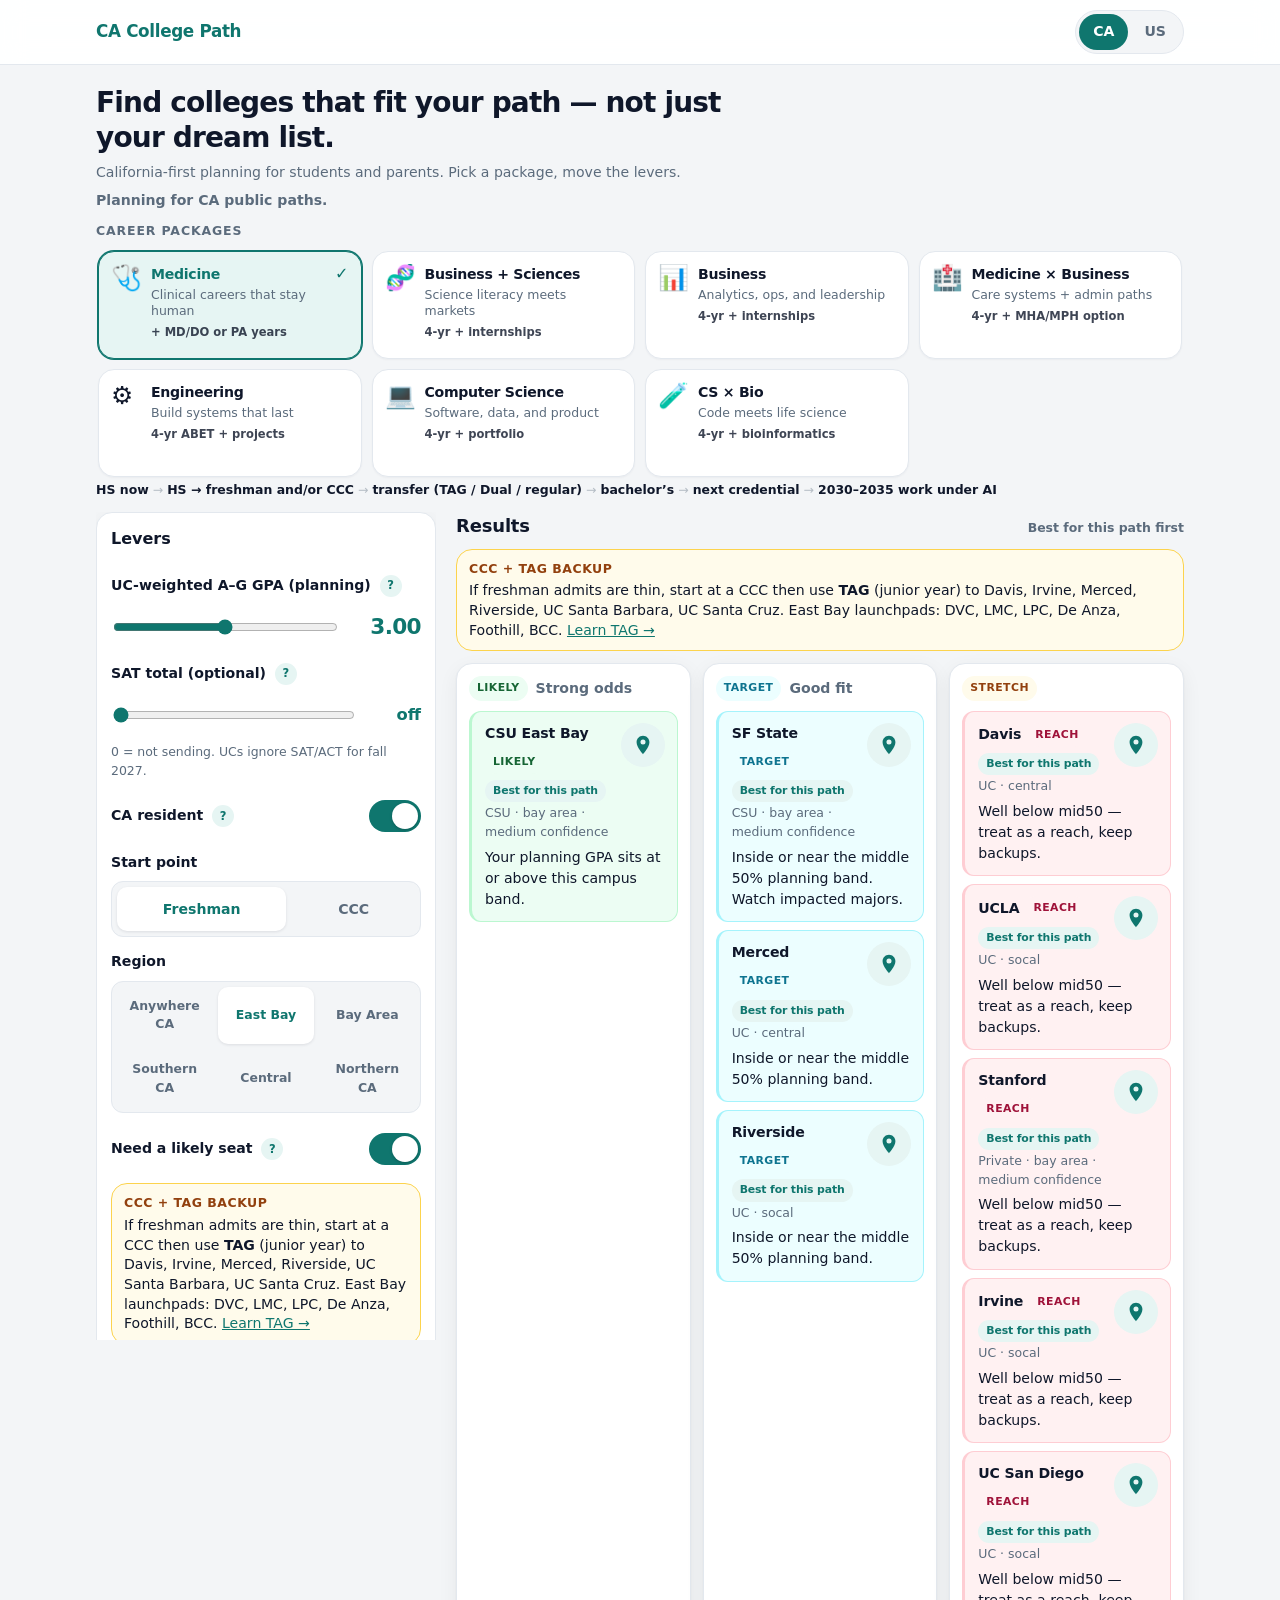
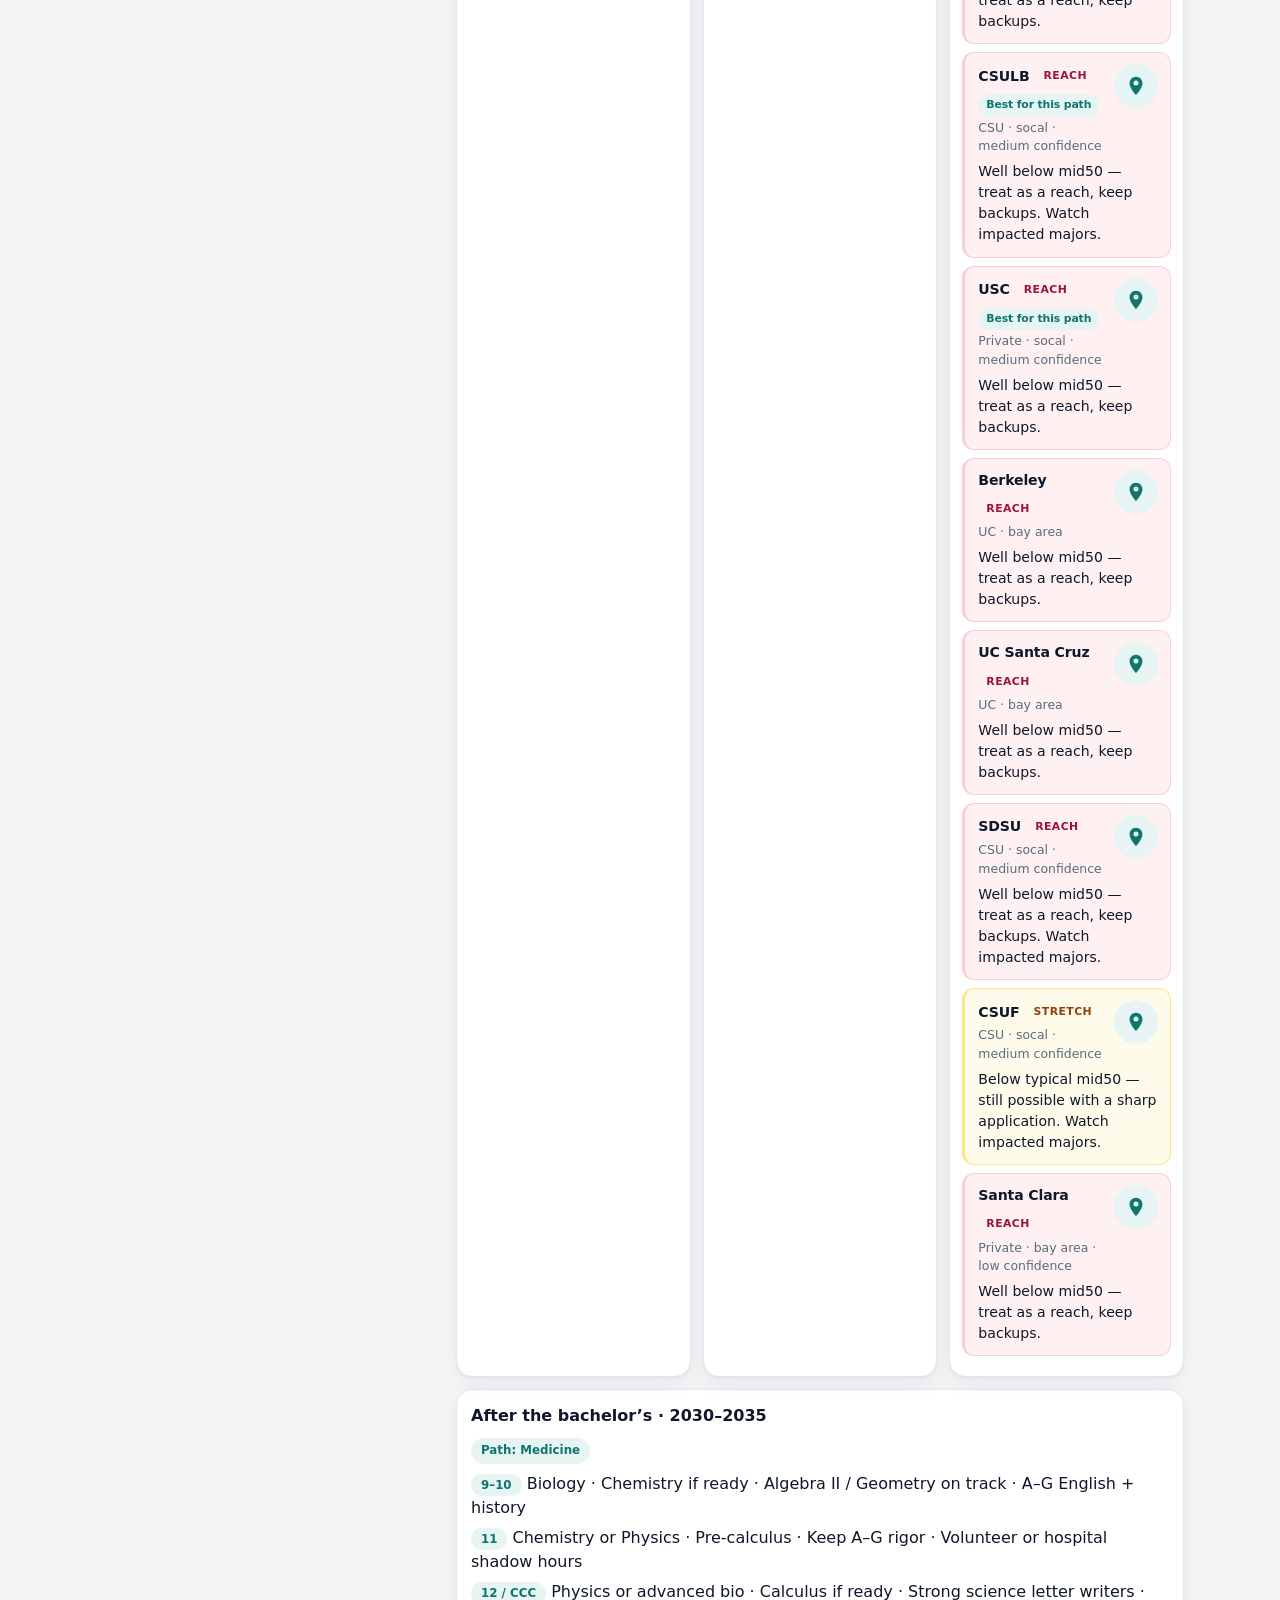
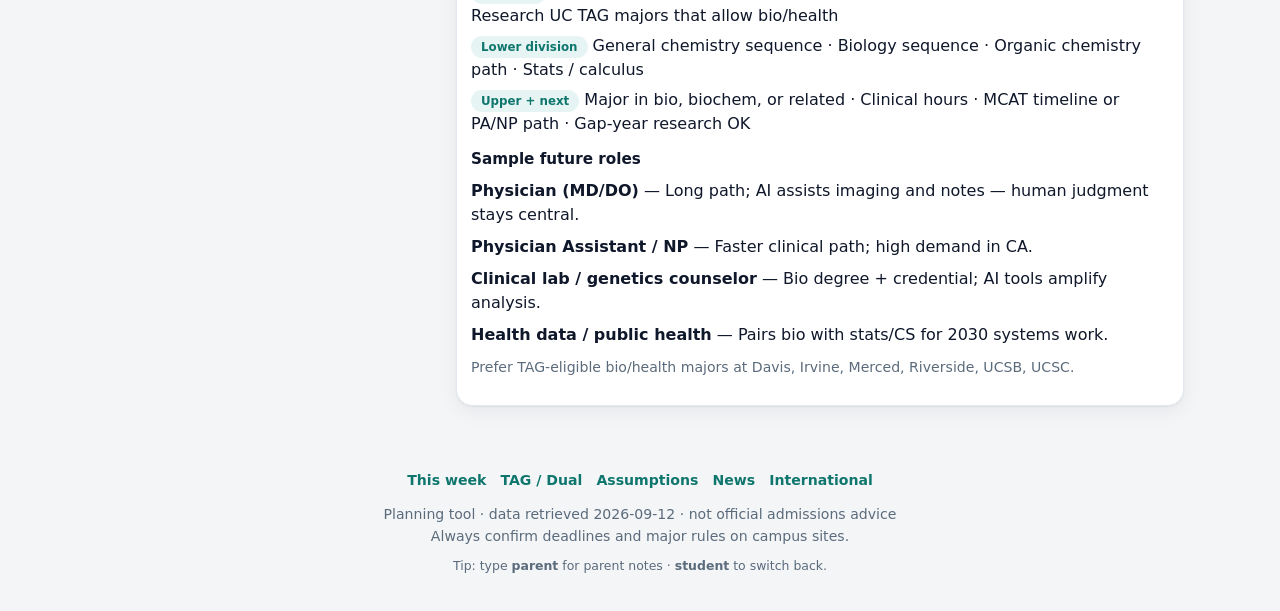
==== index.html @ 5a56fd14 "Add school map pins and Google News embed Map icon opens Google Maps in a new tab. News page gets li" ====
<!DOCTYPE html>
<html lang="en">
<head>
<meta charset="UTF-8">
<meta name="viewport" content="width=device-width, initial-scale=1, viewport-fit=cover">
<meta name="theme-color" content="#0f766e">
<title>CA College Path Explorer</title>
<!-- v3 Approach B · package marketplace + sticky levers · unlocked -->
<!--
  RESEARCH NOTES (retrieved_on 2026-09-12)
  UC fall 2027 freshman: app open Aug 1 2026; file Oct 1–Nov 30 2026.
  SAT/ACT not required, not considered for fall 2027 (UC Academic Senate July 2026).
  Sources: admission.universityofcalifornia.edu; UC counselor PDF 6/17/26 for mid50 GPA/admit rates.
  Published UC freshman GPA is honors-weighted capped; UI lever is 2.0–4.0 UC-weighted A-G approx.
  Planning mid50 on ~4.0 scale is medium-confidence conservative mapping.
  TAG campuses: Davis, Irvine, Merced, Riverside, Santa Barbara, Santa Cruz.
  NOT TAG: Berkeley, UCLA, UCSD.
  TAG = junior-year CCC filing (Sept), not for current HS senior this fall.
  Dual Admission / Pathways+: CCC pathway after some freshman denials; Pathways+ uses TAG.
  CSU: Cal State Apply Oct 1–Nov 30; ADT exists.
  Cost figures (console only): CCC 46/unit; CSU ~6838+fees; UC resident tuition+fees ~15588–16278;
  UC on-campus COA ~45000–49000 planning. Estimates only.
  TAG min GPA often ~3.0–3.4 by campus; use 3.2 conservative where uncertain (medium confidence).
  Private/CSU mid50: medium/low confidence planning figures.
-->
<style>

:root {
  --bg: #f3f5f7;
  --surface: #ffffff;
  --ink: #0f172a;
  --muted: #5b6b7c;
  --line: #e3e8ee;
  --line-strong: #c9d3dc;
  --accent: #0f766e;
  --accent-ink: #ffffff;
  --accent-soft: #e6f5f3;
  --accent-mid: #14b8a6;
  --likely: #166534;
  --likely-bg: #ecfdf3;
  --likely-line: #bbf7d0;
  --target: #0e7490;
  --target-bg: #ecfeff;
  --target-line: #a5f3fc;
  --stretch: #92400e;
  --stretch-bg: #fffbeb;
  --stretch-line: #fde68a;
  --reach: #9f1239;
  --reach-bg: #fff1f2;
  --reach-line: #fecdd3;
  --banner: #fffbeb;
  --banner-line: #fcd34d;
  --radius: 16px;
  --radius-sm: 12px;
  --radius-pill: 999px;
  --shadow: 0 1px 2px rgba(15,23,42,.05), 0 6px 20px rgba(15,23,42,.06);
  --shadow-sheet: 0 -12px 40px rgba(15,23,42,.16);
  --tap: 44px;
  --font: system-ui, -apple-system, BlinkMacSystemFont, "Segoe UI", Roboto, "Helvetica Neue", Arial, sans-serif;
  --space: 16px;
  --wrap-mobile: 720px;
  --wrap-desktop: 1120px;
  --text-xs: 0.78rem;
  --text-sm: 0.88rem;
  --text-md: 1rem;
  --text-lg: 1.125rem;
  --text-xl: 1.35rem;
  --text-hero: 1.5rem;
  --lh: 1.5;
  --lh-tight: 1.25;
  --topbar-h: 56px;
}
*, *::before, *::after { box-sizing: border-box; }
html { -webkit-text-size-adjust: 100%; scroll-behavior: smooth; }
body {
  margin: 0;
  font-family: var(--font);
  font-size: var(--text-md);
  line-height: var(--lh);
  color: var(--ink);
  background: var(--bg);
  min-height: 100dvh;
  -webkit-font-smoothing: antialiased;
}
button, input, select { font: inherit; color: inherit; }
button {
  min-height: var(--tap);
  min-width: var(--tap);
  border: none;
  border-radius: var(--radius-sm);
  cursor: pointer;
  background: var(--accent);
  color: var(--accent-ink);
  padding: 10px 16px;
  font-weight: 600;
}
button.ghost {
  background: var(--surface);
  color: var(--ink);
  border: 1.5px solid var(--line-strong);
}
button:focus-visible, input:focus-visible, select:focus-visible, a:focus-visible {
  outline: 3px solid var(--accent-mid);
  outline-offset: 2px;
}
a { color: var(--accent); }

.parent-bar {
  display: none;
  background: var(--accent);
  color: #fff;
  padding: 8px 16px;
  font-size: var(--text-sm);
  text-align: center;
}
.parent-bar.on { display: block; }

.topbar {
  position: sticky;
  top: 0;
  z-index: 50;
  background: color-mix(in srgb, var(--surface) 92%, transparent);
  backdrop-filter: saturate(1.2) blur(12px);
  -webkit-backdrop-filter: saturate(1.2) blur(12px);
  border-bottom: 1px solid var(--line);
  min-height: var(--topbar-h);
}
.topbar-inner {
  max-width: var(--wrap-desktop);
  margin: 0 auto;
  padding: 10px var(--space);
  display: flex;
  align-items: center;
  justify-content: space-between;
  gap: 12px;
}
.topbar .brand {
  font-weight: 750;
  font-size: 1.05rem;
  letter-spacing: -0.02em;
  color: var(--accent);
  text-decoration: none;
}
.geo-pill {
  display: inline-flex;
  background: var(--bg);
  border: 1px solid var(--line);
  border-radius: var(--radius-pill);
  padding: 3px;
  gap: 2px;
}
.geo-pill button {
  min-height: 36px;
  min-width: 0;
  padding: 6px 14px;
  border-radius: var(--radius-pill);
  background: transparent;
  color: var(--muted);
  font-size: var(--text-sm);
  font-weight: 700;
  box-shadow: none;
}
.geo-pill button.on {
  background: var(--accent);
  color: #fff;
}

.wrap {
  max-width: var(--wrap-desktop);
  margin: 0 auto;
  padding: 12px var(--space) 40px;
}

.hero { padding: 8px 0 12px; max-width: 40rem; }
.hero h1 {
  margin: 0;
  font-size: var(--text-hero);
  letter-spacing: -0.03em;
  line-height: var(--lh-tight);
  font-weight: 750;
  color: var(--ink);
}
.hero p {
  margin: 8px 0 0;
  color: var(--muted);
  font-size: var(--text-sm);
  line-height: 1.4;
}
.geo-note {
  margin: 6px 0 0;
  font-size: var(--text-xs);
  color: var(--muted);
  font-weight: 600;
}

.section-label {
  font-size: var(--text-xs);
  font-weight: 750;
  text-transform: uppercase;
  letter-spacing: .07em;
  color: var(--muted);
  margin: 0 0 8px;
}

/* Package snap-scroll mobile */
.pkg-scroller {
  display: flex;
  gap: 10px;
  overflow-x: auto;
  padding: 2px 2px 12px;
  scroll-snap-type: x mandatory;
  -webkit-overflow-scrolling: touch;
  scrollbar-width: thin;
}
.pkg-card {
  flex: 0 0 auto;
  scroll-snap-align: start;
  min-width: 148px;
  max-width: 200px;
  min-height: 108px;
  display: grid;
  grid-template-columns: 32px 1fr auto;
  gap: 8px;
  align-items: start;
  text-align: left;
  background: var(--surface);
  color: var(--ink);
  border: 1.5px solid var(--line);
  border-radius: var(--radius);
  padding: 14px 12px;
  box-shadow: 0 1px 2px rgba(15,23,42,.04);
  position: relative;
}
.pkg-card:hover { border-color: var(--accent-mid); }
.pkg-card.active {
  background: var(--accent-soft);
  border-color: var(--accent);
  box-shadow: 0 0 0 1px var(--accent);
}
.pkg-icon { font-size: 1.55rem; line-height: 1; width: 32px; }
.pkg-body { display: flex; flex-direction: column; gap: 3px; min-width: 0; }
.pkg-title { font-weight: 750; font-size: var(--text-sm); letter-spacing: -0.02em; line-height: 1.25; }
.pkg-card.active .pkg-title { color: var(--accent); }
.pkg-tagline { font-size: var(--text-xs); color: var(--muted); line-height: 1.3; font-weight: 500; }
.pkg-years { font-size: 0.72rem; color: var(--ink); font-weight: 650; opacity: .8; margin-top: 2px; }
.pkg-check {
  color: var(--accent);
  font-weight: 800;
  font-size: 1rem;
  line-height: 1;
}

.spine {
  display: flex;
  flex-wrap: wrap;
  gap: 4px 2px;
  align-items: center;
  font-size: var(--text-xs);
  color: var(--muted);
  margin: 0 0 12px;
  line-height: 1.5;
}
.spine b { color: var(--ink); font-weight: 650; }
.spine .arrow { opacity: .4; margin: 0 2px; }

/* Sticky levers strip (mobile) */
.levers-strip {
  position: sticky;
  top: var(--topbar-h);
  z-index: 40;
  background: var(--surface);
  border: 1px solid var(--line);
  border-radius: var(--radius);
  box-shadow: var(--shadow);
  margin-bottom: 12px;
}
.levers-summary-btn {
  width: 100%;
  display: flex;
  align-items: center;
  justify-content: space-between;
  gap: 10px;
  background: transparent;
  color: var(--ink);
  padding: 12px 14px;
  min-height: var(--tap);
  border-radius: var(--radius);
  text-align: left;
  font-weight: 600;
  font-size: var(--text-sm);
}
.levers-summary-btn .chev { color: var(--muted); font-size: 1.1rem; }
.levers-strip .levers-body {
  display: none;
  padding: 0 14px 14px;
  max-height: 55dvh;
  overflow: auto;
  border-top: 1px solid var(--line);
}
.levers-strip.expanded .levers-body { display: block; }
.levers-strip.expanded .chev { transform: rotate(180deg); }

.lever-grid { display: grid; gap: 14px; padding-top: 12px; }
.lever label.block-label {
  display: block;
  font-weight: 650;
  font-size: var(--text-sm);
  margin-bottom: 8px;
}
.lever .hint { font-weight: 400; color: var(--muted); font-size: var(--text-xs); margin-top: 6px; }
.gpa-row, .sat-row { display: flex; align-items: center; gap: 12px; }
.gpa-row input[type=range], .sat-row input[type=range] { flex: 1; min-width: 0; }
.gpa-big {
  font-variant-numeric: tabular-nums;
  font-weight: 750;
  font-size: var(--text-xl);
  letter-spacing: -0.03em;
  color: var(--accent);
  min-width: 3.2em;
  text-align: right;
  line-height: 1;
}
.sat-val {
  font-variant-numeric: tabular-nums;
  font-weight: 700;
  font-size: 1.02rem;
  color: var(--accent);
  min-width: 3.2em;
  text-align: right;
}
.lever input[type=range] { width: 100%; height: 40px; accent-color: var(--accent); }

.seg {
  display: flex;
  flex-wrap: wrap;
  gap: 6px;
  background: var(--bg);
  border: 1px solid var(--line);
  border-radius: var(--radius-sm);
  padding: 5px;
}
.seg button {
  flex: 1 1 auto;
  background: transparent;
  color: var(--muted);
  border: none;
  border-radius: 10px;
  padding: 10px 12px;
  font-weight: 600;
  font-size: var(--text-sm);
  min-height: var(--tap);
  box-shadow: none;
}
.seg button.on {
  background: var(--surface);
  color: var(--accent);
  box-shadow: 0 1px 3px rgba(15,23,42,.1);
}
.seg.region-seg button { flex: 1 1 calc(50% - 6px); font-size: var(--text-xs); }

.toggle-row {
  display: flex;
  align-items: center;
  justify-content: space-between;
  gap: 12px;
  min-height: var(--tap);
}
.toggle-row > label { font-weight: 650; font-size: var(--text-sm); flex: 1; }
.toggle {
  width: 52px; height: 32px;
  border-radius: var(--radius-pill);
  background: #c5ced6;
  position: relative;
  border: none; padding: 0;
  flex-shrink: 0;
  min-width: 52px; min-height: 32px;
}
.toggle.on { background: var(--accent); }
.toggle span {
  position: absolute; top: 3px; left: 3px;
  width: 26px; height: 26px; border-radius: 50%;
  background: #fff; transition: left .18s;
  box-shadow: 0 1px 3px rgba(0,0,0,.22);
}
.toggle.on span { left: 23px; }

.tip {
  display: inline-flex; align-items: center; justify-content: center;
  width: 22px; height: 22px; border-radius: 50%;
  background: var(--accent-soft); color: var(--accent);
  font-size: .72rem; font-weight: 750; border: none;
  min-width: 22px; min-height: 22px; padding: 0;
  vertical-align: middle; margin-left: 4px; cursor: help;
}

.banner-ccc {
  background: var(--banner);
  border: 1px solid var(--banner-line);
  border-radius: var(--radius);
  padding: 10px 12px;
  margin: 0 0 12px;
  font-size: var(--text-sm);
  line-height: 1.4;
}
.banner-ccc strong { display: block; margin-bottom: 4px; color: var(--stretch); font-size: var(--text-xs); text-transform: uppercase; letter-spacing: .04em; }

.results-head {
  display: flex; flex-wrap: wrap; align-items: baseline;
  justify-content: space-between; gap: 6px 12px; margin: 0 0 10px;
}
.results-head h2 { margin: 0; font-size: var(--text-lg); letter-spacing: -0.01em; }
.results-head .sort-hint { font-size: var(--text-xs); color: var(--muted); font-weight: 600; }

.stacks { display: grid; gap: 12px; }
.stack {
  background: var(--surface);
  border: 1px solid var(--line);
  border-radius: var(--radius);
  padding: 12px;
  box-shadow: var(--shadow);
}
.stack h3 {
  margin: 0 0 10px;
  font-size: var(--text-sm);
  display: flex; align-items: center; gap: 8px; flex-wrap: wrap;
  color: var(--muted); font-weight: 600;
}
.badge {
  display: inline-block;
  font-size: 0.68rem; font-weight: 750;
  text-transform: uppercase; letter-spacing: .04em;
  padding: 4px 8px; border-radius: var(--radius-pill);
}
.badge.likely { background: var(--likely-bg); color: var(--likely); }
.badge.target { background: var(--target-bg); color: var(--target); }
.badge.stretch { background: var(--stretch-bg); color: var(--stretch); }
.badge.reach { background: var(--reach-bg); color: var(--reach); }
.best-pill {
  display: inline-block; font-size: 0.68rem; font-weight: 700;
  color: var(--accent); background: var(--accent-soft);
  padding: 3px 8px; border-radius: var(--radius-pill);
}

.card {
  background: var(--bg);
  border: 1px solid var(--line);
  border-left: 3px solid var(--line-strong);
  border-radius: var(--radius-sm);
  padding: 11px 12px 11px 13px;
  margin-bottom: 8px;
  cursor: pointer; text-align: left; width: 100%;
  color: inherit; box-shadow: none; min-height: var(--tap);
  position: relative;
}
.card[data-tier="likely"] { border-left-color: var(--likely); background: var(--likely-bg); border-color: var(--likely-line); }
.card[data-tier="target"] { border-left-color: var(--target); background: var(--target-bg); border-color: var(--target-line); }
.card[data-tier="stretch"] { border-left-color: var(--stretch); background: var(--stretch-bg); border-color: var(--stretch-line); }
.card[data-tier="reach"] { border-left-color: var(--reach); background: var(--reach-bg); border-color: var(--reach-line); }
.card:hover { filter: brightness(0.98); }
.card-top {
  display: flex; align-items: flex-start; justify-content: space-between; gap: 8px;
}
.card-text { min-width: 0; flex: 1; }
.card .name {
  font-weight: 700; font-size: var(--text-sm);
  display: flex; align-items: center; gap: 6px; flex-wrap: wrap;
  letter-spacing: -0.01em;
}
.card .meta { color: var(--muted); font-size: 0.78rem; margin-top: 2px; }
.card .why { font-size: var(--text-sm); margin-top: 5px; color: var(--ink); }
.maps-btn {
  flex-shrink: 0;
  display: inline-flex; align-items: center; justify-content: center;
  width: var(--tap); height: var(--tap); min-width: var(--tap); min-height: var(--tap);
  border-radius: var(--radius-pill);
  background: var(--accent-soft); color: var(--accent);
  border: 1px solid transparent;
  text-decoration: none;
  box-sizing: border-box;
  padding: 0;
  line-height: 0;
}
.maps-btn:hover { border-color: var(--accent); background: #d5f0ec; }
.maps-btn:focus-visible { outline: 3px solid var(--accent-mid); outline-offset: 2px; }
.maps-btn svg { width: 22px; height: 22px; display: block; pointer-events: none; }
.sheet-head {
  display: flex; align-items: flex-start; gap: 8px;
  margin: 0 0 10px; padding-right: 48px;
}
.sheet-head h2 { margin: 0; flex: 1; min-width: 0; padding-right: 0; }
.sheet-head .maps-btn { margin-top: -2px; }
.empty { color: var(--muted); font-size: var(--text-sm); padding: 10px 4px; }

.us-panel {
  border: 1px solid var(--line); border-radius: var(--radius);
  background: var(--surface); padding: 14px; margin: 0 0 12px; box-shadow: var(--shadow);
}
.us-panel h2 { margin: 0 0 8px; font-size: var(--text-md); }
.us-note { font-size: var(--text-sm); color: var(--muted); margin: 0 0 10px; line-height: 1.45; }
.us-links { display: flex; flex-wrap: wrap; gap: 8px; margin-bottom: 12px; }
.us-link {
  display: inline-flex; align-items: center; min-height: 40px;
  padding: 8px 12px; border-radius: 999px; background: var(--accent-soft);
  color: var(--accent); text-decoration: none; font-weight: 650; font-size: var(--text-sm);
}
.us-sub { font-size: var(--text-sm); margin: 8px 0; }
.us-grid { display: grid; gap: 8px; grid-template-columns: 1fr; }
.us-card { background: var(--bg); border: 1px solid var(--line); border-radius: var(--radius-sm); padding: 12px; }
.us-card .name { font-weight: 700; font-size: var(--text-sm); }
.us-card .meta { color: var(--muted); font-size: 0.76rem; margin-top: 2px; }
.us-card .why { font-size: var(--text-sm); margin-top: 4px; }

.panel {
  background: var(--surface); border: 1px solid var(--line);
  border-radius: var(--radius); padding: 14px; margin-top: 12px; box-shadow: var(--shadow);
}
.panel h2 { margin: 0 0 10px; font-size: var(--text-md); }
.assumptions { font-size: var(--text-sm); color: var(--muted); margin-top: 10px; line-height: 1.45; }
.pill-row { display: flex; flex-wrap: wrap; gap: 6px; margin: 8px 0; }
.pill {
  background: var(--accent-soft); color: var(--accent);
  font-size: 0.74rem; font-weight: 650; padding: 4px 10px; border-radius: var(--radius-pill);
}

.sheet-backdrop {
  position: fixed; inset: 0; background: rgba(15,23,42,.4);
  z-index: 80; display: none; opacity: 0; transition: opacity .22s;
}
.sheet-backdrop.open { display: block; opacity: 1; backdrop-filter: blur(6px); -webkit-backdrop-filter: blur(6px); }
.sheet {
  position: fixed; left: 0; right: 0; bottom: 0; max-height: 88dvh; overflow: auto;
  background: var(--surface); border-radius: 20px 20px 0 0; z-index: 90;
  padding: 8px 18px 36px; transform: translateY(110%);
  transition: transform .28s cubic-bezier(.22,1,.36,1); box-shadow: var(--shadow-sheet);
}
.sheet.open { transform: translateY(0); }
.sheet .handle { width: 40px; height: 4px; border-radius: 4px; background: #c5ced6; margin: 6px auto 14px; }
.sheet h2 { margin: 0 0 10px; font-size: 1.15rem; letter-spacing: -0.02em; padding-right: 40px; }
.sheet .sheet-head h2 { margin: 0; padding-right: 0; font-size: 1.15rem; letter-spacing: -0.02em; }
.sheet .close-x {
  position: absolute; top: 10px; right: 8px; background: var(--bg); color: var(--muted);
  font-size: 1.35rem; line-height: 1; padding: 8px 12px; border-radius: var(--radius-pill);
  min-width: var(--tap); min-height: var(--tap);
}
.modal {
  position: fixed; inset: 0; z-index: 100; display: none;
  align-items: flex-end; justify-content: center;
  background: rgba(15,23,42,.4); padding: 16px;
  backdrop-filter: blur(6px); -webkit-backdrop-filter: blur(6px);
}
.modal.open { display: flex; }
.modal-card {
  background: var(--surface); border-radius: var(--radius); padding: 20px 18px;
  width: min(520px, 100%); max-height: 85dvh; overflow: auto; margin-bottom: 8px;
  box-shadow: var(--shadow-sheet); border: 1px solid var(--line);
}
.modal-card h2 { margin: 0 0 12px; font-size: 1.1rem; }
.modal-card .ghost { width: 100%; margin-top: 14px; }

.site-footer {
  text-align: center; color: var(--muted); font-size: var(--text-sm);
  padding: 24px 16px 36px; line-height: 1.55; max-width: var(--wrap-desktop); margin: 0 auto;
}
.site-footer nav { display: flex; flex-wrap: wrap; gap: 8px 14px; justify-content: center; margin-bottom: 12px; }
.site-footer nav a { color: var(--accent); font-weight: 650; text-decoration: none; }
.site-footer nav a:hover { text-decoration: underline; }
.kbd-hint { font-size: var(--text-xs); color: var(--muted); margin: 8px 0 0; }

.layout-main { display: flex; flex-direction: column; gap: 0; }
.col-levers-desktop { display: none; }
.col-results { min-width: 0; }

@media (min-width: 600px) {
  .modal { align-items: center; }
  .sheet { left: 50%; right: auto; bottom: auto; top: 50%; width: min(560px, calc(100% - 32px));
    max-height: 85dvh; border-radius: var(--radius); transform: translate(-50%, -46%) scale(.96); opacity: 0; }
  .sheet.open { transform: translate(-50%, -50%) scale(1); opacity: 1; }
  .seg.region-seg button { flex: 1 1 calc(33.33% - 6px); }
  .us-grid { grid-template-columns: 1fr 1fr; }
}

@media (min-width: 960px) {
  :root { --text-hero: 1.75rem; }
  /* packages become grid */
  .pkg-scroller {
    display: grid;
    grid-template-columns: repeat(4, 1fr);
    overflow: visible;
    scroll-snap-type: none;
    padding-bottom: 4px;
  }
  .pkg-card {
    min-width: 0; max-width: none; width: 100%;
  }
  .layout-main {
    display: grid;
    grid-template-columns: 340px minmax(0, 1fr);
    gap: 20px;
    align-items: start;
  }
  .levers-strip { display: none; } /* mobile strip hidden */
  .col-levers-desktop {
    display: block;
    position: sticky;
    top: 64px;
    width: 340px;
    max-height: calc(100dvh - 72px);
    overflow: auto;
  }
  .col-levers-desktop .panel-levers {
    background: var(--surface);
    border: 1px solid var(--line);
    border-radius: var(--radius);
    padding: 14px;
    box-shadow: var(--shadow);
  }
  .col-levers-desktop .panel-levers h2 {
    margin: 0 0 12px; font-size: var(--text-md);
  }
  .stacks { grid-template-columns: 1fr; }
}

@media (min-width: 1100px) {
  .stacks { grid-template-columns: 1fr 1fr 1fr; gap: 12px; }
  .pkg-scroller { grid-template-columns: repeat(4, 1fr); }
}

@media (max-width: 959px) {
  .wrap { max-width: var(--wrap-mobile); }
}

</style>
</head>
<body>
<div class="parent-bar" id="parentBar" role="status">Parent mode on — same facts, slightly fuller notes. Type <b>student</b> to switch back.</div>

<header class="topbar">
  <div class="topbar-inner">
    <a class="brand" href="index.html">CA College Path</a>
    <div class="geo-pill" id="geoSeg" role="group" aria-label="Location scope">
      <button type="button" data-geo="california" class="on">CA</button>
      <button type="button" data-geo="us">US</button>
    </div>
  </div>
</header>

<main class="wrap">
  <header class="hero">
    <h1>Find colleges that fit your path — not just your dream list.</h1>
    <p>California-first planning for students and parents. Pick a package, move the levers.</p>
    <p class="geo-note" id="geoNote">Planning for CA public paths.</p>
  </header>

  <section aria-labelledby="pkgHeading">
    <h2 class="section-label" id="pkgHeading">Career packages</h2>
    <div class="pkg-scroller" id="pathPackages" role="radiogroup" aria-label="Career packages"></div>
    <div class="spine" id="journeyLine" aria-live="polite"></div>
  </section>

  <div class="levers-strip" id="leversStrip">
    <button type="button" class="levers-summary-btn" id="leversToggle" aria-expanded="false" aria-controls="leversBodyMobile">
      <span id="leversSummary">GPA 3.00 · CA · Freshman · East Bay · Seat on</span>
      <span class="chev" aria-hidden="true">▾</span>
    </button>
    <div class="levers-body" id="leversBodyMobile">

  <div class="lever-grid" id="leverGrid">
    <div class="lever">
      <label class="block-label" for="gpa">UC-weighted A–G GPA (planning) <button type="button" class="tip" data-tip="gpa" aria-label="What is UC-weighted GPA?">?</button></label>
      <div class="gpa-row">
        <input type="range" id="gpa" min="2.0" max="4.0" step="0.05" value="3.00" aria-valuetext="3.00">
        <span class="gpa-big" id="gpaVal">3.00</span>
      </div>
    </div>
    <div class="lever">
      <label class="block-label" for="sat">SAT total (optional) <button type="button" class="tip" data-tip="sat" aria-label="About SAT">?</button></label>
      <div class="sat-row">
        <input type="range" id="sat" min="0" max="1600" step="10" value="0">
        <span class="sat-val" id="satVal">off</span>
      </div>
      <div class="hint">0 = not sending. UCs ignore SAT/ACT for fall 2027.</div>
    </div>
    <div class="lever">
      <div class="toggle-row">
        <label for="resident">CA resident <button type="button" class="tip" data-tip="resident" aria-label="About residency">?</button></label>
        <button type="button" class="toggle on" id="resident" aria-pressed="true" title="CA resident"><span></span></button>
      </div>
    </div>
    <div class="lever">
      <label class="block-label">Start point</label>
      <div class="seg" id="startSeg" role="group" aria-label="Start point">
        <button type="button" data-start="this_cycle_freshman" class="on">Freshman</button>
        <button type="button" data-start="ccc_then_transfer">CCC</button>
      </div>
    </div>
    <div class="lever">
      <label class="block-label">Region</label>
      <div class="seg region-seg" id="regionSeg" role="group" aria-label="Region focus">
        <button type="button" data-region="any">Anywhere CA</button>
        <button type="button" data-region="commute_from_east_bay" class="on">East Bay</button>
        <button type="button" data-region="bay_area">Bay Area</button>
        <button type="button" data-region="socal">Southern CA</button>
        <button type="button" data-region="central">Central</button>
        <button type="button" data-region="north">Northern CA</button>
      </div>
    </div>
    <div class="lever">
      <div class="toggle-row">
        <label for="needSeat">Need a likely seat <button type="button" class="tip" data-tip="seat" aria-label="About likely seat">?</button></label>
        <button type="button" class="toggle on" id="needSeat" aria-pressed="true" title="Prioritize likely seats"><span></span></button>
      </div>
    </div>
  </div>

    </div>
  </div>

  <div class="layout-main">
    <aside class="col-levers-desktop" aria-label="Levers">
      <div class="panel-levers">
        <h2>Levers</h2>
        <div id="leversBodyDesktop"></div>
        <div class="banner-ccc" id="cccBannerDesktop" hidden style="margin-top:12px">
          <strong>CCC + TAG backup</strong>
          <div id="cccBannerBodyDesktop"></div>
        </div>
      </div>
    </aside>

    <div class="col-results">
      <div class="results-head">
        <h2>Results</h2>
        <span class="sort-hint">Best for this path first</span>
      </div>

      <div class="us-panel" id="usPanel" hidden>
        <h2>Other U.S. — guidance</h2>
        <div id="usPanelBody"></div>
      </div>

      <div class="banner-ccc" id="cccBanner" hidden>
        <strong>CCC + TAG backup</strong>
        <div id="cccBannerBody"></div>
      </div>

      <div class="stacks" id="stacks">
        <section class="stack" aria-labelledby="h-likely">
          <h3 id="h-likely"><span class="badge likely">Likely</span> Strong odds</h3>
          <div id="col-likely"></div>
        </section>
        <section class="stack" aria-labelledby="h-target">
          <h3 id="h-target"><span class="badge target">Target</span> Good fit</h3>
          <div id="col-target"></div>
        </section>
        <section class="stack" aria-labelledby="h-stretch">
          <h3 id="h-stretch"><span class="badge stretch">Stretch</span></h3>
          <div id="col-stretch"></div>
        </section>
      </div>

      <div class="panel" id="futurePanel">
        <h2>After the bachelor’s · 2030–2035</h2>
        <div id="futureBody"></div>
      </div>
    </div>
  </div>
</main>

<footer class="site-footer">
  <nav aria-label="More pages">
    <a href="this-week.html">This week</a>
    <a href="tag.html">TAG / Dual</a>
    <a href="assumptions.html">Assumptions</a>
    <a href="news.html">News</a>
    <a href="international.html">International</a>
  </nav>
  <div>Planning tool · data retrieved 2026-09-12 · not official admissions advice<br>
  Always confirm deadlines and major rules on campus sites.</div>
  <p class="kbd-hint">Tip: type <b>parent</b> for parent notes · <b>student</b> to switch back.</p>
</footer>

<div class="sheet-backdrop" id="sheetBackdrop"></div>
<div class="sheet" id="sheet" role="dialog" aria-modal="true" aria-labelledby="sheetTitle" hidden>
  <div class="handle" aria-hidden="true"></div>
  <button type="button" class="close-x" id="sheetClose" aria-label="Close">×</button>
  <div class="sheet-head">
    <h2 id="sheetTitle"></h2>
    <a id="sheetMaps" class="maps-btn" href="#" target="_blank" rel="noopener noreferrer" aria-label="Open campus in Google Maps" hidden>
      <svg viewBox="0 0 24 24" aria-hidden="true" fill="currentColor"><path d="M12 2C8.13 2 5 5.13 5 9c0 5.25 7 13 7 13s7-7.75 7-13c0-3.87-3.13-7-7-7zm0 9.5A2.5 2.5 0 1 1 12 6a2.5 2.5 0 0 1 0 5.5z"/></svg>
    </a>
  </div>
  <div id="sheetBody"></div>
</div>

<div class="modal" id="modalTip" role="dialog" aria-modal="true" aria-labelledby="tipTitle">
  <div class="modal-card">
    <h2 id="tipTitle">Quick tip</h2>
    <div id="tipBody"></div>
    <button type="button" class="ghost" data-close-modal="modalTip">Got it</button>
  </div>
</div>


<script>
(function(){
  function place(){
    var grid = document.getElementById("leverGrid");
    var mobile = document.getElementById("leversBodyMobile");
    var desktop = document.getElementById("leversBodyDesktop");
    if(!grid||!mobile||!desktop) return;
    if(window.matchMedia("(min-width: 960px)").matches){
      if(grid.parentElement!==desktop) desktop.appendChild(grid);
    } else {
      if(grid.parentElement!==mobile) mobile.appendChild(grid);
    }
  }
  place();
  window.addEventListener("resize", place);
})();
</script>

<script>

/* HOW TO EXTEND
   1. Add schools to DB.schools with system, region, gpa bands, tag flags, families, cost_est, path_strength.
   2. Add packaged_paths entries (label, blurb, best_for, families); wire id in levers.packaged_ids.
   3. Tune match_rules thresholds; keep dollar language out of visible UI (console only).
   4. Update meta.retrieved_on and source strings when refreshing research.
   5. Secondary pages: tag.html, this-week.html, assumptions.html, how-it-works.html, news.html, international.html.
   6. geo_scope california|us — US uses us_overview guidance, not full mid50 matching.
*/

const DB = {
  meta: {
    title: "CA College Path Explorer",
    retrieved_on: "2026-09-12",
    reading_level: "grade_10",
    sat_policy_uc_fall_2027: "not_required_not_considered",
    sources: [
      { id: "uc_dates", note: "UC application dates fall 2027", url: "https://admission.universityofcalifornia.edu", retrieved_on: "2026-09-12" },
      { id: "uc_senate_sat", note: "UC Academic Senate July 2026 — SAT/ACT not considered fall 2027", retrieved_on: "2026-09-12" },
      { id: "uc_counselor_pdf", note: "UC counselor PDF 6/17/26 freshman mid25-75 + admit rates CA residents fall 2026 preliminary", retrieved_on: "2026-09-12" },
      { id: "uc_transfer", note: "UC transfer mid50 + rates campus profiles", retrieved_on: "2026-09-12", confidence: "medium" },
      { id: "tag", note: "UC TAG campus list and excluded majors (approx)", retrieved_on: "2026-09-12", confidence: "medium" },
      { id: "csu_apply", note: "Cal State Apply Oct 1–Nov 30 window", retrieved_on: "2026-09-12" }
    ],
    assumptions: [
      "Published UC freshman GPA bands are honors-weighted capped; the slider uses a 2.0–4.0 UC-weighted A–G planning scale.",
      "Planning freshman mid50 bands are a conservative mapping (medium confidence).",
      "TAG minimum GPA planning default 3.2 where campus-specific min is uncertain (medium confidence).",
      "CSU and private mid50/admit figures are approximate planning data (medium/low confidence).",
      "Planning charge figures never appear in the UI; they log to the browser console for counselor use only."
    ]
  },
  levers: {
    path: "medicine",
    gpa: 3.0,
    sat: 0,
    resident: true,
    start: "this_cycle_freshman",
    region: "commute_from_east_bay",
    need_likely_seat: true,
    geo_scope: "california",
    packaged_ids: ["medicine","business_sciences","business","business_medicine","engineering","computer_science","cs_biology"]
  },
  packaged_paths: {
    medicine: {
      id: "medicine",
      label: "Medicine",
      emoji: "🩺",
      tagline: "Clinical careers that stay human",
      years_hint: "+ MD/DO or PA years",
      families: ["health","bio"],
      course_map: [
        { year: "9–10", items: ["Biology", "Chemistry if ready", "Algebra II / Geometry on track", "A–G English + history"] },
        { year: "11", items: ["Chemistry or Physics", "Pre-calculus", "Keep A–G rigor", "Volunteer or hospital shadow hours"] },
        { year: "12 / CCC", items: ["Physics or advanced bio", "Calculus if ready", "Strong science letter writers", "Research UC TAG majors that allow bio/health"] },
        { year: "Lower division", items: ["General chemistry sequence", "Biology sequence", "Organic chemistry path", "Stats / calculus"] },
        { year: "Upper + next", items: ["Major in bio, biochem, or related", "Clinical hours", "MCAT timeline or PA/NP path", "Gap-year research OK"] }
      ],
      future_roles: [
        { role: "Physician (MD/DO)", note: "Long path; AI assists imaging and notes — human judgment stays central." },
        { role: "Physician Assistant / NP", note: "Faster clinical path; high demand in CA." },
        { role: "Clinical lab / genetics counselor", note: "Bio degree + credential; AI tools amplify analysis." },
        { role: "Health data / public health", note: "Pairs bio with stats/CS for 2030 systems work." }
      ],
      transfer_notes: "Prefer TAG-eligible bio/health majors at Davis, Irvine, Merced, Riverside, UCSB, UCSC."
    },
    business_sciences: {
      id: "business_sciences",
      label: "Business + Sciences",
      emoji: "🧬",
      tagline: "Science literacy meets markets",
      years_hint: "4-yr + internships",
      families: ["business","bio","stem"],
      course_map: [
        { year: "9–10", items: ["Algebra track", "Biology", "Intro coding optional", "A–G social science"] },
        { year: "11–12", items: ["Chemistry or physics", "Pre-calc / calc", "Econ if offered", "Leadership club or DECA"] },
        { year: "CCC / frosh", items: ["Micro+macro econ", "Stats", "Science sequence", "Business calculus"] },
        { year: "Bachelor’s", items: ["Business + life-science minor or biotech management", "Internships"] },
        { year: "Next credential", items: ["MBA later optional", "Certificates in biotech regs or analytics"] }
      ],
      future_roles: [
        { role: "Biotech operations / product", note: "Science literacy + business in Bay Area firms." },
        { role: "Healthcare admin", note: "Pairs with clinical settings; AI automates routine ops." },
        { role: "Science consulting / sales", note: "Technical selling with human trust." }
      ],
      transfer_notes: "Watch TAG exclusions for Business at Davis and ICS/Business at Irvine."
    },
    engineering: {
      id: "engineering",
      label: "Engineering",
      emoji: "⚙️",
      tagline: "Build systems that last",
      years_hint: "4-yr ABET + projects",
      families: ["engineering","stem"],
      course_map: [
        { year: "9–10", items: ["Geometry / Algebra II", "Physics intro if available", "Computer elective"] },
        { year: "11–12", items: ["Pre-calc + Calculus", "Physics", "Chemistry", "Robotics / engineering club"] },
        { year: "CCC / frosh", items: ["Calc I–III", "Physics for engineers", "Chem", "Intro programming"] },
        { year: "Bachelor’s", items: ["ABET major", "Design projects", "Internship summers"] },
        { year: "Next", items: ["FE/PE later", "MS optional", "AI tools in CAD/simulation"] }
      ],
      future_roles: [
        { role: "Design / systems engineer", note: "AI speeds drafts; verification stays human." },
        { role: "Hardware + embedded", note: "Strong CA demand with chip and climate tech." },
        { role: "Engineering manager", note: "After years of practice." }
      ],
      transfer_notes: "UCSB TAG excludes all Engineering; Irvine excludes ALL ICS. Prefer Davis/Merced/UCR/UCSC carefully; Cal Poly impacted."
    },
    computer_science: {
      id: "computer_science",
      label: "Computer Science",
      emoji: "💻",
      tagline: "Software, data, and product",
      years_hint: "4-yr + portfolio",
      families: ["cs","stem"],
      course_map: [
        { year: "9–10", items: ["Algebra track", "Intro CS / AP CSP if available"] },
        { year: "11–12", items: ["Pre-calc / calc", "AP CSA or dual-enroll Java/Python", "Physics helpful"] },
        { year: "CCC / frosh", items: ["Programming I–II", "Discrete math", "Calc + data structures", "Transfer GE"] },
        { year: "Bachelor’s", items: ["Algorithms", "Systems", "Electives in ML or security"] },
        { year: "Next", items: ["Portfolio + internships beat prestige alone under AI hiring screens"] }
      ],
      future_roles: [
        { role: "Software engineer", note: "AI pair-programming; seniors own architecture and ethics." },
        { role: "ML / data engineer", note: "Needs strong math + systems." },
        { role: "Product / technical PM", note: "CS plus communication." }
      ],
      transfer_notes: "Davis TAG often excludes CS/Data Science; Irvine excludes ALL ICS. Use ADT + CSU or non-TAG UC carefully."
    },
    business: {
      id: "business",
      label: "Business",
      emoji: "📊",
      tagline: "Analytics, ops, and leadership",
      years_hint: "4-yr + internships",
      families: ["business"],
      course_map: [
        { year: "9–12", items: ["Strong A–G", "Econ / accounting if offered", "Public speaking", "Math through pre-calc"] },
        { year: "CCC / frosh", items: ["Econ", "Accounting", "Stats", "Business calculus"] },
        { year: "Bachelor’s", items: ["Major core", "Internship", "Analytics elective"] },
        { year: "Next", items: ["MBA optional after work years"] },
        { year: "Skills", items: ["Spreadsheet modeling", "Writing", "Basic Python/SQL under AI"] }
      ],
      future_roles: [
        { role: "Analyst / associate", note: "AI drafts decks; you own judgment." },
        { role: "Operations / supply chain", note: "CA logistics and climate resilience." },
        { role: "Founder / small business", note: "Credential helps networks and capital access." }
      ],
      transfer_notes: "Davis TAG may exclude Business; check ASSIST and campus TAG matrices yearly."
    },
    business_medicine: {
      id: "business_medicine",
      label: "Medicine × Business",
      emoji: "🏥",
      tagline: "Care systems + admin paths",
      years_hint: "4-yr + MHA/MPH option",
      families: ["health","bio","business"],
      combo: true,
      course_map: [
        { year: "HS", items: ["Bio + chem track", "Econ or business elective", "Leadership hours"] },
        { year: "Lower division", items: ["Science sequence", "Econ + accounting", "Stats"] },
        { year: "Bachelor’s", items: ["Health sciences or bio + business minor", "Hospital admin internship"] },
        { year: "Next", items: ["MHA, MPH, or clinical path"] },
        { year: "2030", items: ["Health systems roles blending care + ops"] }
      ],
      future_roles: [
        { role: "Hospital / clinic admin", note: "Business + clinical literacy." },
        { role: "Health startup ops", note: "Bay Area / SoCal digital health." },
        { role: "Pharma / device commercial", note: "Science + markets." }
      ],
      transfer_notes: "Same TAG bio guidance as Medicine; avoid excluded business TAG majors if needed."
    },
    cs_biology: {
      id: "cs_biology",
      label: "CS × Bio",
      emoji: "🧪",
      tagline: "Code meets life science",
      years_hint: "4-yr + bioinformatics",
      families: ["cs","bio","stem"],
      combo: true,
      course_map: [
        { year: "HS", items: ["Bio + chem", "CS elective", "Calc track"] },
        { year: "Lower division", items: ["Bio sequence", "Programming + discrete math", "Chem"] },
        { year: "Bachelor’s", items: ["Bioinformatics / computational bio", "Lab + code portfolio"] },
        { year: "Next", items: ["MS or industry bioinformatics"] },
        { year: "2030", items: ["Genomics, drug discovery tooling, clinical AI validation"] }
      ],
      future_roles: [
        { role: "Bioinformatics specialist", note: "High AI overlap; wet-lab partners still needed." },
        { role: "Computational biologist", note: "Grad school common." },
        { role: "Health tech engineer", note: "CS primary, bio domain." }
      ],
      transfer_notes: "Prefer campuses with bio + CS pathways; watch ICS TAG bans at Irvine."
    }
  },
  custom_paths: {},
  match_rules: {
    likely: { gpa_vs_mid50_max: -0.05, label: "likely" },
    target: { gpa_vs_mid50_low: -0.05, gpa_vs_mid50_high: 0.15, label: "target" },
    stretch: { gpa_vs_mid50_low: 0.15, gpa_vs_mid50_high: 0.35, label: "stretch" },
    reach: { gpa_vs_mid50_min: 0.35, label: "reach" },
    ccc_boost_tag: 0.12,
    sat_bonus_if_used: 0.05,
    need_likely_seat_keeps: ["likely", "target"],
    region_soft_penalty: true
  },

  us_overview: {
    note: "This build’s deep school match DB is California-first. Outside CA we show national guidance and a short flagship list for context — not full mid50 matching.",
    links: [
      { label: "Common App", url: "https://www.commonapp.org/" },
      { label: "FAFSA", url: "https://studentaid.gov/h/apply-for-aid/fafsa" },
      { label: "AAMC (pre-med / MD)", url: "https://www.aamc.org/" },
      { label: "AACOMAS (DO)", url: "https://www.aacom.org/become-a-doctor/how-to-apply-to-osteopathic-medical-college" }
    ],
    flagships: [
      { name: "University of Michigan", note: "Public flagship · strong research & pre-health · competitive out-of-state", conf: "low" },
      { name: "University of Virginia", note: "Public flagship · selective · check OOS residency rules", conf: "low" },
      { name: "University of Texas at Austin", note: "Large public · strong STEM/business · residency matters a lot", conf: "low" },
      { name: "University of Washington", note: "Public research · strong bio/CS · competitive OOS", conf: "low" },
      { name: "University of North Carolina at Chapel Hill", note: "Public flagship · strong academics · OOS limited", conf: "low" },
      { name: "Georgia Institute of Technology", note: "Engineering/CS standout · OOS competitive", conf: "low" },
      { name: "New York University", note: "Private · urban · aid varies widely", conf: "low" },
      { name: "Boston University", note: "Private · broad majors · check testing policy yearly", conf: "low" },
      { name: "University of Chicago", note: "Highly selective private · academic intensity", conf: "medium" },
      { name: "Johns Hopkins University", note: "Strong pre-med reputation · very selective", conf: "medium" }
    ]
  },
  schools: []
};

(function buildSchools() {
  const ucFresh = {
    berkeley: { w: [4.17, 4.29], rate: 12, plan: [3.90, 4.00], region: "bay_area" },
    davis: { w: [4.10, 4.28], rate: 35, plan: [3.70, 3.95], region: "central" },
    irvine: { w: [4.12, 4.29], rate: 23, plan: [3.70, 3.95], region: "socal" },
    ucla: { w: [4.21, 4.30], rate: 10, plan: [3.90, 4.00], region: "socal" },
    merced: { w: [3.57, 4.17], rate: 97, plan: [3.25, 3.75], region: "central" },
    riverside: { w: [3.68, 4.18], rate: 89, plan: [3.35, 3.80], region: "socal" },
    "san diego": { w: [4.15, 4.30], rate: 24, plan: [3.85, 4.00], region: "socal" },
    "santa barbara": { w: [4.16, 4.29], rate: 35, plan: [3.70, 3.95], region: "central" },
    "santa cruz": { w: [3.80, 4.21], rate: 82, plan: [3.45, 3.85], region: "bay_area" }
  };
  const ucXfer = {
    berkeley: { mid: [3.68, 4.00], rate: 23 },
    davis: { mid: [3.45, 3.92], rate: 63 },
    irvine: { mid: [3.62, 4.00], rate: 40 },
    ucla: { mid: [3.79, 4.00], rate: 25 },
    merced: { mid: [3.22, 3.85], rate: 79 },
    riverside: { mid: [3.28, 3.85], rate: 72 },
    "san diego": { mid: [3.64, 4.00], rate: 51 },
    "santa barbara": { mid: [3.50, 3.93], rate: 65 },
    "santa cruz": { mid: [3.27, 3.90], rate: 71 }
  };
  const tagCampuses = new Set(["davis", "irvine", "merced", "riverside", "santa barbara", "santa cruz"]);
  const tagExclude = {
    davis: ["Business", "CS", "Data Science"],
    irvine: ["Art", "Business Admin", "Dance", "Music", "Nursing", "ALL ICS"],
    "santa barbara": ["Creative Studies", "all Engineering", "some arts"],
    riverside: ["Art Studio"],
    "santa cruz": [],
    merced: []
  };
  const ucNames = [
    ["University of California, Berkeley", "berkeley", "Berkeley"],
    ["University of California, Davis", "davis", "Davis"],
    ["University of California, Irvine", "irvine", "Irvine"],
    ["University of California, Los Angeles", "ucla", "UCLA"],
    ["University of California, Merced", "merced", "Merced"],
    ["University of California, Riverside", "riverside", "Riverside"],
    ["University of California, San Diego", "san diego", "UC San Diego"],
    ["University of California, Santa Barbara", "santa barbara", "UC Santa Barbara"],
    ["University of California, Santa Cruz", "santa cruz", "UC Santa Cruz"]
  ];
  const eastBayCommute = new Set(["berkeley"]);
  ucNames.forEach(([name, key, short]) => {
    const f = ucFresh[key];
    const t = ucXfer[key];
    const isTag = tagCampuses.has(key);
    DB.schools.push({
      id: "uc_" + key.replace(/\s/g, "_"),
      name, short,
      system: "UC",
      region: f.region,
      commute_east_bay: eastBayCommute.has(key),
      sat_used: false,
      freshman: {
        weighted_mid50: f.w,
        planning_gpa_mid50: f.plan,
        admit_rate: f.rate,
        confidence: "high",
        source: "uc_counselor_pdf"
      },
      transfer: {
        mid50: t.mid,
        admit_rate: t.rate,
        confidence: "medium",
        source: "uc_transfer"
      },
      tag: isTag,
      tag_min: isTag ? 3.2 : null,
      tag_excluded_majors: isTag ? (tagExclude[key] || []) : null,
      families: ["health", "bio", "stem", "cs", "engineering", "business"],
      strengths: (key === "merced" || key === "riverside" || key === "santa cruz")
        ? ["More accessible UC seat", "Research still available"]
        : ["High research activity", "Selective"],
      cost_est: {
        year1_resident: 16000,
        years_1_2: 32000,
        total_4yr: 64000,
        coa_campus_year: 47000,
        source_note: "UC resident tuition+fees ~15588-16278 planning; COA ~45000-49000 on-campus. Console only."
      },
      notes: isTag ? "TAG campus (CCC juniors)." : "No TAG (Berkeley/UCLA/UCSD)."
    });
  });

  const csus = [
    { name: "California State University, East Bay", short: "CSU East Bay", id: "csu_east_bay", region: "bay_area", commute: true, plan: [2.60, 3.20], rate: 75, conf: "medium", impacted: [], families: ["business", "health", "bio", "cs", "stem"] },
    { name: "San José State University", short: "SJSU", id: "csu_sjsu", region: "bay_area", commute: true, plan: [3.20, 3.70], rate: 55, conf: "medium", impacted: ["CS", "Engineering"], families: ["cs", "engineering", "business", "stem"] },
    { name: "California State University, Sacramento", short: "Sacramento State", id: "csu_sac", region: "central", commute: false, plan: [2.80, 3.40], rate: 70, conf: "low", impacted: [], families: ["business", "health", "stem"] },
    { name: "San Francisco State University", short: "SF State", id: "csu_sfsu", region: "bay_area", commute: true, plan: [2.90, 3.50], rate: 65, conf: "medium", impacted: ["Nursing"], families: ["business", "health", "bio", "cs"] },
    { name: "California Polytechnic State University, San Luis Obispo", short: "Cal Poly SLO", id: "csu_slo", region: "central", commute: false, plan: [3.70, 4.00], rate: 30, conf: "medium", impacted: ["Engineering", "Architecture", "Business"], families: ["engineering", "business", "stem", "cs"] },
    { name: "California State University, Long Beach", short: "CSULB", id: "csu_lb", region: "socal", commute: false, plan: [3.30, 3.80], rate: 40, conf: "medium", impacted: ["Nursing", "Psychology"], families: ["health", "business", "engineering", "stem"] },
    { name: "California State University, Fullerton", short: "CSUF", id: "csu_fullerton", region: "socal", commute: false, plan: [3.20, 3.70], rate: 45, conf: "medium", impacted: ["Business", "CS"], families: ["business", "cs", "health"] },
    { name: "San Diego State University", short: "SDSU", id: "csu_sdsu", region: "socal", commute: false, plan: [3.50, 3.90], rate: 35, conf: "medium", impacted: ["Nursing", "Business"], families: ["business", "health", "engineering", "stem"] },
    { name: "California State University, Chico", short: "Chico State", id: "csu_chico", region: "north", commute: false, plan: [2.70, 3.40], rate: 72, conf: "low", impacted: [], families: ["business", "stem", "health"] },
    { name: "California State Polytechnic University, Pomona", short: "Cal Poly Pomona", id: "csu_pomona", region: "socal", commute: false, plan: [3.40, 3.85], rate: 42, conf: "medium", impacted: ["Engineering", "Business"], families: ["engineering", "business", "stem", "cs"] },
    { name: "California State University Maritime Academy", short: "Cal Maritime", id: "csu_maritime", region: "bay_area", commute: true, plan: [2.80, 3.40], rate: 68, conf: "low", impacted: [], families: ["engineering", "business", "stem"] }
  ];
  csus.forEach(c => {
    DB.schools.push({
      id: c.id, name: c.name, short: c.short, system: "CSU",
      region: c.region, commute_east_bay: c.commute, sat_used: false,
      freshman: { weighted_mid50: null, planning_gpa_mid50: c.plan, admit_rate: c.rate, confidence: c.conf, source: "approx_planning" },
      transfer: { mid50: [Math.max(2.0, c.plan[0] - 0.15), Math.min(4.0, c.plan[1] - 0.05)], admit_rate: Math.min(95, c.rate + 10), confidence: "low", source: "approx_planning" },
      tag: false, impacted_majors: c.impacted, families: c.families,
      strengths: c.impacted.length ? ["Solid CSU option", "Check impacted majors"] : ["Accessible CSU seat", "ADT-friendly"],
      cost_est: { year1_resident: 7500, years_1_2: 15000, total_4yr: 30000, coa_campus_year: 28000, source_note: "CSU tuition ~6838 + fees planning. Console only." },
      notes: c.impacted.length ? ("Impacted approx: " + c.impacted.join(", ")) : "ADT pathway exists for many majors."
    });
  });

  const cccs = [
    { name: "Diablo Valley College", short: "DVC", id: "ccc_dvc", region: "bay_area", commute: true, strengths: ["High UC transfer", "East Bay feeder"], feed: true },
    { name: "Los Medanos College", short: "LMC", id: "ccc_lmc", region: "bay_area", commute: true, strengths: ["East Bay", "Guaranteed pathways"], feed: true },
    { name: "Las Positas College", short: "LPC", id: "ccc_lpc", region: "bay_area", commute: true, strengths: ["Tri-Valley", "Transfer focus"], feed: true },
    { name: "Santa Monica College", short: "SMC", id: "ccc_smc", region: "socal", commute: false, strengths: ["Top UC transfer volume", "Honors"], feed: false },
    { name: "De Anza College", short: "De Anza", id: "ccc_deanza", region: "bay_area", commute: true, strengths: ["Strong STEM transfer", "Silicon Valley"], feed: true },
    { name: "Foothill College", short: "Foothill", id: "ccc_foothill", region: "bay_area", commute: true, strengths: ["STEM", "Honors"], feed: true },
    { name: "Berkeley City College", short: "BCC", id: "ccc_bcc", region: "bay_area", commute: true, strengths: ["Near UC Berkeley", "Peralta district"], feed: true },
    { name: "Contra Costa College", short: "Contra Costa College", id: "ccc_contracosta", region: "bay_area", commute: true, strengths: ["West County East Bay"], feed: true },
    { name: "Pasadena City College", short: "PCC", id: "ccc_pcc", region: "socal", commute: false, strengths: ["High transfer", "STEM"], feed: false },
    { name: "Orange Coast College", short: "OCC", id: "ccc_occ", region: "socal", commute: false, strengths: ["OC transfer hub"], feed: false },
    { name: "Irvine Valley College", short: "IVC", id: "ccc_ivc", region: "socal", commute: false, strengths: ["Honors", "UC transfer"], feed: false },
    { name: "El Camino College", short: "El Camino", id: "ccc_elcamino", region: "socal", commute: false, strengths: ["South Bay LA transfer"], feed: false },
    { name: "Mt. San Antonio College", short: "Mt. SAC", id: "ccc_mtsac", region: "socal", commute: false, strengths: ["Large transfer programs"], feed: false },
    { name: "Skyline College", short: "Skyline", id: "ccc_skyline", region: "bay_area", commute: true, strengths: ["Peninsula", "Promise programs"], feed: true },
    { name: "City College of San Francisco", short: "CCSF", id: "ccc_ccsf", region: "bay_area", commute: true, strengths: ["SF", "Broad catalog"], feed: true },
    { name: "Sacramento City College", short: "Sacramento City", id: "ccc_sac_city", region: "central", commute: false, strengths: ["Los Rios", "Capital region"], feed: false },
    { name: "Los Angeles Pierce College", short: "Pierce", id: "ccc_pierce", region: "socal", commute: false, strengths: ["Valley LA", "Transfer"], feed: false },
    { name: "Grossmont College", short: "Grossmont", id: "ccc_grossmont", region: "socal", commute: false, strengths: ["East County SD"], feed: false }
  ];
  cccs.forEach(c => {
    DB.schools.push({
      id: c.id, name: c.name, short: c.short, system: "CCC",
      region: c.region, commute_east_bay: c.commute, sat_used: false,
      freshman: null, transfer: null, tag: false, is_launchpad: true,
      feed_east_bay: c.feed, families: ["health", "bio", "stem", "cs", "engineering", "business"],
      strengths: c.strengths,
      cost_est: { year1_resident: 1380, years_1_2: 2760, total_4yr: 2760, coa_campus_year: 18000, source_note: "CCC ~46/unit planning; year1 ~30 units. Console only." },
      notes: "Freshman admit N/A — start here then TAG/regular transfer. No TAG on the CCC itself."
    });
  });

  const privates = [
    { name: "Stanford University", short: "Stanford", id: "priv_stanford", region: "bay_area", commute: true, plan: [3.95, 4.00], sat: [1500, 1570], rate: 4, conf: "medium" },
    { name: "University of Southern California", short: "USC", id: "priv_usc", region: "socal", commute: false, plan: [3.80, 4.00], sat: [1410, 1530], rate: 10, conf: "medium" },
    { name: "Santa Clara University", short: "Santa Clara", id: "priv_scu", region: "bay_area", commute: true, plan: [3.60, 3.90], sat: [1310, 1480], rate: 44, conf: "low" },
    { name: "Pepperdine University", short: "Pepperdine", id: "priv_pepperdine", region: "socal", commute: false, plan: [3.55, 3.90], sat: [1280, 1450], rate: 50, conf: "low" },
    { name: "University of San Diego", short: "USD", id: "priv_usd", region: "socal", commute: false, plan: [3.50, 3.85], sat: [1220, 1400], rate: 53, conf: "low" },
    { name: "Loyola Marymount University", short: "LMU", id: "priv_lmu", region: "socal", commute: false, plan: [3.55, 3.90], sat: [1260, 1420], rate: 45, conf: "low" },
    { name: "Chapman University", short: "Chapman", id: "priv_chapman", region: "socal", commute: false, plan: [3.50, 3.85], sat: [1200, 1380], rate: 56, conf: "low" }
  ];
  privates.forEach(p => {
    DB.schools.push({
      id: p.id, name: p.name, short: p.short, system: "Private",
      region: p.region, commute_east_bay: p.commute, sat_used: true, sat_mid50: p.sat,
      freshman: { weighted_mid50: null, planning_gpa_mid50: p.plan, admit_rate: p.rate, confidence: p.conf, source: "approx_planning" },
      transfer: { mid50: [Math.max(3.0, p.plan[0] - 0.1), p.plan[1]], admit_rate: Math.max(5, p.rate - 5), confidence: "low", source: "approx_planning" },
      tag: false, families: ["health", "bio", "stem", "cs", "engineering", "business"],
      strengths: ["Private stretch option", "Aid varies — check each school site calculator (not shown here)"],
      cost_est: { year1_resident: 65000, years_1_2: 130000, total_4yr: 260000, coa_campus_year: 85000, source_note: "Private sticker planning only; aid can change outcomes a lot. Console only." },
      notes: "SAT may be considered — check each school current testing policy."
    });
  });

  // Curated path fit 0–10 — used to sort "best for this path" within each band
  const PS = {
    uc_berkeley: { medicine:7, business_sciences:7, business:8, business_medicine:6, engineering:9, computer_science:10, cs_biology:8 },
    uc_davis: { medicine:10, business_sciences:9, business:7, business_medicine:9, engineering:7, computer_science:6, cs_biology:9 },
    uc_irvine: { medicine:9, business_sciences:8, business:7, business_medicine:8, engineering:7, computer_science:8, cs_biology:8 },
    uc_ucla: { medicine:10, business_sciences:8, business:9, business_medicine:9, engineering:8, computer_science:9, cs_biology:8 },
    uc_merced: { medicine:8, business_sciences:7, business:6, business_medicine:7, engineering:6, computer_science:5, cs_biology:7 },
    uc_riverside: { medicine:8, business_sciences:7, business:6, business_medicine:7, engineering:6, computer_science:5, cs_biology:7 },
    uc_san_diego: { medicine:9, business_sciences:8, business:7, business_medicine:8, engineering:8, computer_science:9, cs_biology:9 },
    uc_santa_barbara: { medicine:6, business_sciences:6, business:6, business_medicine:5, engineering:7, computer_science:7, cs_biology:6 },
    uc_santa_cruz: { medicine:7, business_sciences:6, business:5, business_medicine:6, engineering:6, computer_science:7, cs_biology:8 },
    csu_east_bay: { medicine:8, business_sciences:8, business:8, business_medicine:8, engineering:5, computer_science:6, cs_biology:6 },
    csu_sjsu: { medicine:5, business_sciences:7, business:8, business_medicine:5, engineering:9, computer_science:10, cs_biology:7 },
    csu_sac: { medicine:6, business_sciences:6, business:7, business_medicine:6, engineering:5, computer_science:5, cs_biology:5 },
    csu_sfsu: { medicine:8, business_sciences:7, business:7, business_medicine:8, engineering:5, computer_science:6, cs_biology:6 },
    csu_slo: { medicine:4, business_sciences:6, business:8, business_medicine:4, engineering:10, computer_science:8, cs_biology:5 },
    csu_lb: { medicine:8, business_sciences:7, business:7, business_medicine:8, engineering:7, computer_science:6, cs_biology:6 },
    csu_fullerton: { medicine:6, business_sciences:7, business:9, business_medicine:6, engineering:5, computer_science:7, cs_biology:5 },
    csu_sdsu: { medicine:7, business_sciences:7, business:8, business_medicine:7, engineering:7, computer_science:6, cs_biology:6 },
    csu_chico: { medicine:6, business_sciences:6, business:7, business_medicine:5, engineering:5, computer_science:5, cs_biology:5 },
    csu_pomona: { medicine:5, business_sciences:6, business:8, business_medicine:5, engineering:9, computer_science:7, cs_biology:5 },
    csu_maritime: { medicine:3, business_sciences:4, business:6, business_medicine:3, engineering:8, computer_science:4, cs_biology:3 },
    priv_stanford: { medicine:9, business_sciences:8, business:9, business_medicine:8, engineering:10, computer_science:10, cs_biology:9 },
    priv_usc: { medicine:8, business_sciences:8, business:9, business_medicine:8, engineering:7, computer_science:7, cs_biology:7 },
    priv_scu: { medicine:6, business_sciences:7, business:8, business_medicine:6, engineering:7, computer_science:8, cs_biology:6 },
    priv_pepperdine: { medicine:5, business_sciences:5, business:7, business_medicine:5, engineering:4, computer_science:4, cs_biology:4 },
    priv_usd: { medicine:6, business_sciences:6, business:7, business_medicine:6, engineering:5, computer_science:5, cs_biology:5 },
    priv_lmu: { medicine:5, business_sciences:5, business:7, business_medicine:5, engineering:5, computer_science:5, cs_biology:4 },
    priv_chapman: { medicine:5, business_sciences:5, business:7, business_medicine:5, engineering:4, computer_science:5, cs_biology:4 }
  };
  DB.schools.forEach(s => {
    if (PS[s.id]) s.path_strength = PS[s.id];
    else if (s.system === "CCC") {
      // Launchpads: strong for any path that needs transfer
      s.path_strength = { medicine:7, business_sciences:7, business:7, business_medicine:7, engineering:7, computer_science:7, cs_biology:7 };
      if (s.feed_east_bay) Object.keys(s.path_strength).forEach(k => s.path_strength[k] += 1);
    }
  });
})();

const state = {
  path: DB.levers.path,
  gpa: DB.levers.gpa,
  sat: DB.levers.sat,
  resident: DB.levers.resident,
  start: DB.levers.start,
  region: DB.levers.region,
  need_likely_seat: DB.levers.need_likely_seat,
  geo_scope: DB.levers.geo_scope || "california",
  parent: false,
  typed: ""
};

const TIPS = {
  gpa: "UC-weighted A–G GPA estimates how UC readers see your grades with honors/AP bumps, on a planning 2.0–4.0 scale. Published campus mid50s use a capped weighted scale — we map those to this slider conservatively.",
  sat: "SAT is optional here. All UCs do not use SAT/ACT for fall 2027 admissions. Some private campuses still consider scores — we only apply SAT when a school marks sat_used.",
  resident: "California residency affects UC/CSU charges. Nonresidents pay much more at public campuses. We only log planning numbers in the console.",
  seat: "When on, we prioritize campuses where your GPA sits in likely or target range so you always see realistic seats, not only dream names."
};


function pathStrength(school, pathId) {
  if (school.path_strength && school.path_strength[pathId] != null) return school.path_strength[pathId];
  return Math.round(familyOverlap(school, DB.packaged_paths[pathId] || { families: [] }) * 6);
}

function mid50(school, mode) {
  if (school.system === "CCC") return null;
  if (mode === "transfer" && school.transfer) return school.transfer.mid50;
  if (school.freshman && school.freshman.planning_gpa_mid50) return school.freshman.planning_gpa_mid50;
  return null;
}

function familyOverlap(school, path) {
  const fams = path.families || [];
  if (!school.families || !school.families.length) return 0.5;
  let hits = 0;
  fams.forEach(f => { if (school.families.includes(f)) hits++; });
  if (path.combo) return hits / Math.max(1, fams.length);
  return hits > 0 ? 1 : 0.15;
}

function regionMatch(school) {
  if (state.region === "any") return 1;
  if (state.region === "commute_from_east_bay") {
    if (school.commute_east_bay || school.feed_east_bay) return 1;
    if (school.region === "bay_area") return 0.7;
    return 0.35;
  }
  return school.region === state.region ? 1 : 0.4;
}

function classifyGPA(gpa, band, admitRate) {
  if (!band) return "target";
  const lo = band[0], hi = band[1];
  const mid = (lo + hi) / 2;
  const delta = mid - gpa;
  const rules = DB.match_rules;
  if (gpa >= hi - 0.02) return "likely";
  if (delta <= rules.likely.gpa_vs_mid50_max) return "likely";
  if (gpa >= lo - 0.05 && gpa < mid) return "target";
  if (delta <= rules.target.gpa_vs_mid50_high && delta > rules.likely.gpa_vs_mid50_max) {
    if (gpa >= lo - 0.05) return "target";
  }
  // Accessible campuses (high admit): widen target/likely band for planning seats
  if (admitRate != null && admitRate >= 80) {
    if (gpa >= lo - 0.15) return "likely";
    if (gpa >= lo - 0.40) return "target";
  } else if (admitRate != null && admitRate >= 65) {
    if (gpa >= lo - 0.20) return "target";
  }
  if (delta <= rules.stretch.gpa_vs_mid50_high) return "stretch";
  if (gpa >= lo - 0.25) return "stretch";
  return "reach";
}

function applySat(school, tier) {
  if (!school.sat_used || !state.sat || state.sat < 400) return tier;
  if (!school.sat_mid50) return tier;
  const [lo] = school.sat_mid50;
  const up = ["reach", "stretch", "target", "likely"];
  const down = ["likely", "target", "stretch", "reach"];
  if (state.sat >= lo) {
    const i = up.indexOf(tier);
    return up[Math.min(up.length - 1, i + 1)];
  }
  if (state.sat < lo - 100) {
    const i = down.indexOf(tier);
    return down[Math.min(down.length - 1, i + 1)];
  }
  return tier;
}

function bumpTier(tier, steps) {
  const order = ["reach", "stretch", "target", "likely"];
  const i = order.indexOf(tier);
  return order[Math.max(0, Math.min(order.length - 1, i + steps))];
}

function scoreSchool(school, path) {
  const mode = state.start === "ccc_then_transfer" ? "transfer" : "freshman";
  if (school.system === "CCC") {
    const reg = regionMatch(school);
    let tier = "likely";
    if (state.start === "this_cycle_freshman" && state.gpa >= 3.5) tier = "target";
    if (reg < 0.5) tier = "target";
    const pstr = pathStrength(school, path.id || state.path);
    return {
      school, tier,
      score: (tier === "likely" ? 3 : 2) + reg + (school.feed_east_bay ? 0.3 : 0) + pstr * 0.12,
      why: school.feed_east_bay ? "Strong East Bay–friendly transfer launchpad." : "CCC start — then TAG or regular transfer.",
      mode: "ccc_launch", fam: 1, pstr
    };
  }

  const band = mid50(school, mode);
  const admitRate = mode === "transfer"
    ? (school.transfer && school.transfer.admit_rate)
    : (school.freshman && school.freshman.admit_rate);
  let tier = classifyGPA(state.gpa, band, admitRate);
  tier = applySat(school, tier);

  if (mode === "transfer" && school.tag && state.gpa >= (school.tag_min || 3.2)) {
    tier = bumpTier(tier, 1);
  }

  const fam = familyOverlap(school, path);
  const reg = regionMatch(school);
  const tierScore = { likely: 4, target: 3, stretch: 2, reach: 1 }[tier] || 1;
  const pstr = pathStrength(school, path.id || state.path);
  let score = tierScore + fam + reg * 0.5 + pstr * 0.12;
  if (state.need_likely_seat && (tier === "likely" || tier === "target")) score += 0.8;
  if (school.freshman && school.freshman.confidence === "low") score -= 0.05;

  let why;
  if (tier === "likely") why = "Your planning GPA sits at or above this campus band.";
  else if (tier === "target") why = "Inside or near the middle 50% planning band.";
  else if (tier === "stretch") why = "Below typical mid50 — still possible with a sharp application.";
  else why = "Well below mid50 — treat as a reach, keep backups.";

  if (mode === "transfer" && school.tag) why += " TAG-eligible campus.";
  if (school.impacted_majors && school.impacted_majors.length) why += " Watch impacted majors.";

  return { school, tier, score, why, mode, fam, pstr };
}

function filterAndRank() {
  const path = DB.packaged_paths[state.path];
  const results = [];
  DB.schools.forEach(school => {
    if (school.system === "CCC" && state.start === "this_cycle_freshman") {
      if (!(state.need_likely_seat || state.gpa < 3.4)) return;
    }
    if (state.start === "this_cycle_freshman" && school.system !== "CCC" && !school.freshman) return;

    const r = scoreSchool(school, path);
    if (path.combo && r.fam < 0.25 && school.system !== "CCC") return;
    results.push(r);
  });

  function bandSort(a, b) {
    const ps = (b.pstr || 0) - (a.pstr || 0);
    if (ps !== 0) return ps;
    return b.score - a.score;
  }
  results.sort(bandSort);

  let likely = results.filter(r => r.tier === "likely").sort(bandSort);
  let target = results.filter(r => r.tier === "target").sort(bandSort);
  let stretch = results.filter(r => r.tier === "stretch" || r.tier === "reach").sort(bandSort);

  if (state.need_likely_seat) {
    stretch = stretch.filter(r => r.school.system !== "CCC").slice(0, 12);
    likely = likely.slice(0, 14);
    target = target.slice(0, 12);
  } else {
    likely = likely.slice(0, 10);
    target = target.slice(0, 10);
    stretch = stretch.slice(0, 14);
  }
  return { likely, target, stretch, all: results };
}

function logCosts(results) {
  const pathMode = state.start === "ccc_then_transfer" ? "ccc_transfer" : "freshman";
  const seen = new Set();
  ["likely", "target", "stretch"].forEach(col => {
    (results[col] || []).forEach(r => {
      const s = r.school;
      if (seen.has(s.id)) return;
      seen.add(s.id);
      const c = s.cost_est || {};
      console.log(`[COST] ${s.short || s.name} | path=${s.system === "CCC" ? "ccc_transfer" : pathMode} | year1_est=${c.year1_resident ?? "n/a"} | years_1_2_total=${c.years_1_2 ?? "n/a"} | 4yr_or_2+2_total=${c.total_4yr ?? "n/a"} | source_note=${c.source_note || "n/a"}`);
    });
  });
}

function logCostOne(school) {
  const pathMode = state.start === "ccc_then_transfer" ? "ccc_transfer" : "freshman";
  const c = school.cost_est || {};
  console.log(`[COST] ${school.short || school.name} | path=${school.system === "CCC" ? "ccc_transfer" : pathMode} | year1_est=${c.year1_resident ?? "n/a"} | years_1_2_total=${c.years_1_2 ?? "n/a"} | 4yr_or_2+2_total=${c.total_4yr ?? "n/a"} | source_note=${c.source_note || "n/a"}`);
}

function escapeHtml(s) {
  return String(s == null ? "" : s)
    .replace(/&/g, "&amp;").replace(/</g, "&lt;").replace(/>/g, "&gt;").replace(/"/g, "&quot;");
}

const MAPS_PIN_SVG = `<svg viewBox="0 0 24 24" aria-hidden="true" fill="currentColor"><path d="M12 2C8.13 2 5 5.13 5 9c0 5.25 7 13 7 13s7-7.75 7-13c0-3.87-3.13-7-7-7zm0 9.5A2.5 2.5 0 1 1 12 6a2.5 2.5 0 0 1 0 5.5z"/></svg>`;

function mapsQueryForSchool(school) {
  if (!school) return "";
  if (school.maps_query) return school.maps_query;
  if (school.lat != null && school.lng != null) return `${school.lat},${school.lng}`;
  const ca = (school.system === "CCC" || school.system === "CSU" || school.system === "UC");
  return school.name + (ca ? ", California" : "");
}

function mapsUrlForSchool(school) {
  return "https://www.google.com/maps/search/?api=1&query=" + encodeURIComponent(mapsQueryForSchool(school));
}

function mapsBtnHTML(school, extraClass) {
  const cls = extraClass ? `maps-btn ${extraClass}` : "maps-btn";
  const label = "Open " + (school.short || school.name) + " in Google Maps";
  return `<a class="${cls}" href="${escapeHtml(mapsUrlForSchool(school))}" target="_blank" rel="noopener noreferrer" aria-label="${escapeHtml(label)}" title="Google Maps">${MAPS_PIN_SVG}</a>`;
}


function renderUsPanel() {
  const el = document.getElementById("usPanelBody");
  if (!el || !DB.us_overview) return;
  const o = DB.us_overview;
  const links = (o.links || []).map(l =>
    `<a class="us-link" href="${escapeHtml(l.url)}" target="_blank" rel="noopener">${escapeHtml(l.label)}</a>`
  ).join("");
  const cards = (o.flagships || []).map(f =>
    `<div class="us-card"><div class="name">${escapeHtml(f.name)}</div>` +
    `<div class="meta">confidence ${escapeHtml(f.conf)} · national context</div>` +
    `<div class="why">${escapeHtml(f.note)}</div></div>`
  ).join("");
  el.innerHTML = `<p class="us-note">${escapeHtml(o.note)}</p>` +
    `<div class="us-links">${links}</div>` +
    `<h3 class="us-sub">National flagship / private examples</h3>` +
    `<p class="us-note">Qualitative only — no invented mid50 GPAs. Confirm on each school site.</p>` +
    `<div class="us-grid">${cards}</div>` +
    `<p class="us-note">For Medicine outside CA, start with AAMC / AACOMAS timelines and state residency rules. Switch Location back to California for deep UC/CSU/CCC matching.</p>`;
}

function renderPackages() {
  const el = document.getElementById("pathPackages");
  if (!el) return;
  el.innerHTML = "";
  DB.levers.packaged_ids.forEach(id => {
    const p = DB.packaged_paths[id];
    if (!p) return;
    const b = document.createElement("button");
    b.type = "button";
    b.className = "pkg-card" + (state.path === id ? " active" : "");
    b.setAttribute("role", "radio");
    b.setAttribute("aria-checked", state.path === id ? "true" : "false");
    b.innerHTML = `<span class="pkg-icon" aria-hidden="true">${p.emoji || "•"}</span>` +
      `<span class="pkg-body"><span class="pkg-title">${escapeHtml(p.label)}</span>` +
      `<span class="pkg-tagline">${escapeHtml(p.tagline || p.blurb || "")}</span>` +
      `<span class="pkg-years">${escapeHtml(p.years_hint || "")}</span></span>` +
      (state.path === id ? `<span class="pkg-check" aria-hidden="true">✓</span>` : "");
    b.addEventListener("click", () => { state.path = id; renderAll(); });
    el.appendChild(b);
  });
}

function renderJourney() {
  const path = DB.packaged_paths[state.path];
  const spineLab = document.getElementById("pathSpineLabel");
  if (spineLab) spineLab.textContent = path ? "(" + path.label + ")" : "";
  const startLabel = state.start === "ccc_then_transfer" ? "CCC" : "HS → freshman and/or CCC";
  const parts = ["HS now", startLabel, "transfer (TAG / Dual / regular)", "bachelor’s", "next credential", "2030–2035 work under AI"];
  document.getElementById("journeyLine").innerHTML = parts
    .map((p, i) => (i ? '<span class="arrow">→</span> ' : "") + "<b>" + p + "</b>")
    .join(" ");
  const fb = document.getElementById("futureBody");
  const roles = (path.future_roles || []).map(r =>
    `<div style="margin:8px 0"><strong>${escapeHtml(r.role)}</strong> — ${escapeHtml(r.note)}</div>`
  ).join("");
  const courses = (path.course_map || []).map(c =>
    `<div style="margin:6px 0"><span class="pill">${escapeHtml(c.year)}</span> ${(c.items || [c.note || ""]).map(escapeHtml).join(" · ")}</div>`
  ).join("");
  fb.innerHTML = (state.parent ? "<p><em>Parent note: keep one backup path that does not require a perfect GPA year.</em></p>" : "") +
    "<div class='pill-row'><span class='pill'>Path: " + escapeHtml(path.label) + "</span></div>" +
    courses + "<h3 style='font-size:.95rem;margin:12px 0 6px'>Sample future roles</h3>" + roles +
    "<p class='assumptions'>" + escapeHtml(path.transfer_notes || "") + "</p>";
}

function cardHTML(r) {
  const s = r.school;
  const conf = (s.freshman && s.freshman.confidence) || (s.transfer && s.transfer.confidence) || "";
  const confNote = conf === "low" || conf === "medium" ? ` · ${conf} confidence` : "";
  const best = (r.pstr || 0) >= 8 ? `<span class="best-pill">Best for this path</span>` : "";
  return `<div class="card" role="button" tabindex="0" data-id="${escapeHtml(s.id)}" data-tier="${escapeHtml(r.tier)}">
    <div class="card-top">
      <div class="card-text">
        <div class="name">${escapeHtml(s.short || s.name)} <span class="badge ${escapeHtml(r.tier)}">${escapeHtml(r.tier)}</span>${best}</div>
        <div class="meta">${escapeHtml(s.system)} · ${escapeHtml(s.region.replace(/_/g, " "))}${confNote}</div>
      </div>
      ${mapsBtnHTML(s)}
    </div>
    <div class="why">${escapeHtml(r.why)}</div>
  </div>`;
}

function renderStacks() {
  const results = filterAndRank();
  const cols = {
    likely: document.getElementById("col-likely"),
    target: document.getElementById("col-target"),
    stretch: document.getElementById("col-stretch")
  };
  function fill(el, arr, emptyMsg) {
    if (!arr.length) { el.innerHTML = `<div class="empty">${emptyMsg}</div>`; return; }
    el.innerHTML = arr.map(cardHTML).join("");
  }
  const nonCcc = arr => arr.filter(r => r.school.system !== "CCC");
  const cccOnly = arr => arr.filter(r => r.school.system === "CCC");

  if (state.start === "ccc_then_transfer") {
    fill(cols.likely, [...cccOnly(results.likely), ...nonCcc(results.likely)].slice(0, 12), "No likely matches — widen region or adjust GPA.");
    fill(cols.target, nonCcc(results.target).slice(0, 10), "No target matches yet.");
    fill(cols.stretch, nonCcc(results.stretch).slice(0, 12), "No stretch/reach in view.");
  } else {
    fill(cols.likely, nonCcc(results.likely).slice(0, 12), "No likely seats with these levers — try CCC path or lower selectivity.");
    fill(cols.target, nonCcc(results.target).slice(0, 10), "No target matches yet.");
    fill(cols.stretch, nonCcc(results.stretch).slice(0, 12), "No stretch/reach in view.");
  }

  const banner = document.getElementById("cccBanner");
  const body = document.getElementById("cccBannerBody");
  const showBanner = state.start === "this_cycle_freshman" && (state.need_likely_seat || state.gpa <= 3.4);
  if (showBanner) {
    banner.hidden = false;
    const tagNames = DB.schools.filter(s => s.tag && s.system === "UC").map(s => s.short).join(", ");
    const launchList = (state.region === "commute_from_east_bay"
      ? DB.schools.filter(s => s.system === "CCC" && s.feed_east_bay)
      : DB.schools.filter(s => s.system === "CCC")).slice(0, 6);
    body.innerHTML = `If freshman admits are thin, start at a CCC then use <b>TAG</b> (junior year) to ${escapeHtml(tagNames)}. East Bay launchpads: ${launchList.map(s => escapeHtml(s.short)).join(", ")}. <a href="tag.html">Learn TAG →</a>`;
  } else if (state.start === "ccc_then_transfer") {
    banner.hidden = false;
    const tagNames = DB.schools.filter(s => s.tag).map(s => s.short).join(", ");
    body.innerHTML = `You chose CCC first. File TAG in September of your CCC junior year for: ${escapeHtml(tagNames)}. Not for current HS seniors this fall. <a href="tag.html">Learn TAG →</a>`;
  } else {
    banner.hidden = true;
  }

  const deskBan = document.getElementById("cccBannerDesktop");
  const deskBody = document.getElementById("cccBannerBodyDesktop");
  if (deskBan && deskBody) {
    deskBan.hidden = banner.hidden;
    deskBody.innerHTML = body.innerHTML;
  }
  document.querySelectorAll(".card[data-id]").forEach(card => {
    const open = () => openSheet(card.getAttribute("data-id"), card.getAttribute("data-tier"));
    card.addEventListener("click", (e) => {
      if (e.target.closest && e.target.closest("a.maps-btn")) return;
      open();
    });
    card.addEventListener("keydown", (e) => {
      if (e.key === "Enter" || e.key === " ") {
        if (e.target.closest && e.target.closest("a.maps-btn")) return;
        e.preventDefault();
        open();
      }
    });
    const mapLink = card.querySelector("a.maps-btn");
    if (mapLink) {
      mapLink.addEventListener("click", (e) => { e.stopPropagation(); });
    }
  });
  logCosts(results);
  return results;
}

function openSheet(id, tier) {
  const school = DB.schools.find(s => s.id === id);
  if (!school) return;
  logCostOne(school);
  const sheet = document.getElementById("sheet");
  const backdrop = document.getElementById("sheetBackdrop");
  document.getElementById("sheetTitle").textContent = school.name;
  const sheetMaps = document.getElementById("sheetMaps");
  if (sheetMaps) {
    sheetMaps.href = mapsUrlForSchool(school);
    sheetMaps.hidden = false;
    sheetMaps.setAttribute("aria-label", "Open " + school.name + " in Google Maps");
  }
  const path = DB.packaged_paths[state.path];
  let html = "";
  html += `<div class="pill-row"><span class="badge ${escapeHtml(tier)}">${escapeHtml(tier)}</span>`;
  html += `<span class="pill">${escapeHtml(school.system)}</span>`;
  if (school.tag) html += `<span class="pill">TAG campus</span>`;
  html += `</div>`;
  html += `<p>${escapeHtml(school.notes || "")}</p>`;
  if (school.strengths) html += `<p><b>Strengths:</b> ${school.strengths.map(escapeHtml).join(" · ")}</p>`;
  if (school.freshman) {
    const p = school.freshman.planning_gpa_mid50;
    html += `<p><b>Freshman planning mid50 GPA:</b> ${p ? p[0].toFixed(2) + "–" + p[1].toFixed(2) : "n/a"}`;
    if (school.freshman.admit_rate != null) html += ` · admit rate ~${school.freshman.admit_rate}%`;
    html += ` · confidence ${escapeHtml(school.freshman.confidence)}</p>`;
    if (school.freshman.weighted_mid50) {
      html += `<p class="assumptions">Published weighted mid50: ${school.freshman.weighted_mid50[0]}–${school.freshman.weighted_mid50[1]} (honors-weighted capped).</p>`;
    }
  } else if (school.system === "CCC") {
    html += `<p><b>Freshman admit:</b> N/A — this is a transfer launchpad.</p>`;
  }
  if (school.transfer) {
    html += `<p><b>Transfer mid50:</b> ${school.transfer.mid50[0]}–${school.transfer.mid50[1]} · rate ~${school.transfer.admit_rate}% (${escapeHtml(school.transfer.confidence)} confidence)</p>`;
  }
  if (school.tag) {
    const excl = (school.tag_excluded_majors && school.tag_excluded_majors.length)
      ? school.tag_excluded_majors.map(escapeHtml).join(", ")
      : "none listed — still verify";
    html += `<p><b>TAG min (planning):</b> ~${school.tag_min}. Excluded majors (approx): ${excl}.</p>`;
  }
  if (school.impacted_majors && school.impacted_majors.length) {
    html += `<p><b>Impacted majors (approx):</b> ${school.impacted_majors.map(escapeHtml).join(", ")}</p>`;
  }
  if (school.sat_used) {
    html += `<p><b>Testing:</b> May use SAT/ACT — mid50 planning ${school.sat_mid50 ? school.sat_mid50.join("–") : "n/a"}. Confirm current policy.</p>`;
  } else if (school.system === "UC") {
    html += `<p><b>Testing:</b> UC does not consider SAT/ACT for fall 2027.</p>`;
  }
  html += `<p><b>Path fit (${escapeHtml(path.label)}):</b> ${escapeHtml(path.transfer_notes || "See course map below spine.")}</p>`;
  if (state.parent) {
    html += `<p><em>Parent: ask the counseling office about ASSIST.org major prep and whether this campus TAG matrix allows your intended major.</em></p>`;
  }
  html += `<p class="assumptions">Sources retrieved ${DB.meta.retrieved_on}. Planning only — confirm on the campus site.</p>`;
  document.getElementById("sheetBody").innerHTML = html;
  sheet.hidden = false;
  sheet.classList.add("open");
  backdrop.classList.add("open");
}

function closeSheet() {
  const sheet = document.getElementById("sheet");
  document.getElementById("sheetBackdrop").classList.remove("open");
  sheet.classList.remove("open");
  setTimeout(() => { sheet.hidden = true; }, 220);
}

function renderThisWeek() {
  const items = [
    "List A–G courses left for 11th/12th (or CCC GE + major prep).",
    "Create/resume UC application account timing: opens Aug 1 2026 for fall 2027; file Oct 1–Nov 30 2026.",
    "Mark Cal State Apply window: Oct 1–Nov 30.",
    "If GPA is still building, shortlist 2 CCC launchpads near you.",
    "For Medicine: plan bio + chem sequence and one clinical exposure contact.",
    "Read TAG explainer — TAG is for CCC juniors (Sept), not HS seniors this fall.",
    "Write 3 activities with impact numbers (hours, role, outcome).",
    "Ask one teacher about a future letter — keep grades visible."
  ];
  document.getElementById("twList").innerHTML = items.map((t, i) =>
    `<label><input type="checkbox" data-tw="${i}"><span>${escapeHtml(t)}</span></label>`
  ).join("");
}

function renderTAGModal() {
  document.getElementById("tagBody").innerHTML = `
    <p><b>TAG</b> (Transfer Admission Guarantee) is a UC promise for eligible CCC students who meet GPA and major rules. You file in <b>September of your CCC junior year</b> — not while you are still a high school senior this fall.</p>
    <p><b>TAG campuses:</b> Davis, Irvine, Merced, Riverside, Santa Barbara, Santa Cruz.</p>
    <p><b>No TAG:</b> Berkeley, UCLA, UC San Diego (regular transfer only).</p>
    <p><b>Excluded majors (approx, verify yearly):</b> Davis Business/CS/Data Science; Irvine Art/Business Admin/Dance/Music/Nursing/ALL ICS; UCSB Creative Studies + all Engineering + some arts; UCR Art Studio; UCSC generally open with screening.</p>
    <p><b>Dual Admission / Pathways+:</b> After some freshman denials, UC may point you to a CCC pathway; Pathways+ uses TAG mechanics. Ask your counselor if an offer letter mentions Dual Admission.</p>
    <p>Planning TAG GPA floor used here: ~3.2 where uncertain (medium confidence).</p>
  `;
}

function renderAssumptions() {
  document.getElementById("asBody").innerHTML =
    "<ul>" + DB.meta.assumptions.map(a => `<li>${escapeHtml(a)}</li>`).join("") + "</ul>" +
    "<p><b>Sources</b></p><ul>" +
    DB.meta.sources.map(s => `<li>${escapeHtml(s.note)}${s.url ? " — " + escapeHtml(s.url) : ""} (${escapeHtml(s.retrieved_on)})</li>`).join("") +
    "</ul>";
}


function leversSummary() {
  const gpa = state.gpa.toFixed(2);
  const res = state.resident ? "CA" : "non-CA";
  const start = state.start === "ccc_then_transfer" ? "CCC" : "Freshman";
  const regionMap = {
    any: "Anywhere",
    commute_from_east_bay: "East Bay",
    bay_area: "Bay Area",
    socal: "SoCal",
    central: "Central",
    north: "North"
  };
  const reg = regionMap[state.region] || state.region;
  const seat = state.need_likely_seat ? "Seat on" : "Seat off";
  return `GPA ${gpa} · ${res} · ${start} · ${reg} · ${seat}`;
}

function syncLeversChrome() {
  const sum = document.getElementById("leversSummary");
  if (sum) sum.textContent = leversSummary();
  const geoNote = document.getElementById("geoNote");
  if (geoNote) {
    geoNote.textContent = state.geo_scope === "us"
      ? "US-wide planning — CA schools still listed."
      : "Planning for CA public paths.";
  }
  const usPanel = document.getElementById("usPanel");
  if (usPanel) usPanel.hidden = state.geo_scope !== "us";
}

document.getElementById("leversToggle")?.addEventListener("click", () => {
  const strip = document.getElementById("leversStrip");
  if (!strip) return;
  strip.classList.toggle("expanded");
  const expanded = strip.classList.contains("expanded");
  document.getElementById("leversToggle").setAttribute("aria-expanded", expanded ? "true" : "false");
});

document.addEventListener("keydown", e => {
  if (e.key === "Escape") {
    closeSheet();
    document.querySelectorAll(".modal.open").forEach(m => m.classList.remove("open"));
  }
});

function renderAll() {
  renderPackages();
  renderJourney();
  document.getElementById("gpaVal").textContent = state.gpa.toFixed(2);
  document.getElementById("gpa").setAttribute("aria-valuetext", state.gpa.toFixed(2));
  document.getElementById("satVal").textContent = state.sat > 0 ? String(state.sat) : "off";
  document.getElementById("gpa").value = state.gpa;
  document.getElementById("sat").value = state.sat;
  document.querySelectorAll("#regionSeg button").forEach(b => {
    b.classList.toggle("on", b.getAttribute("data-region") === state.region);
  });
  document.getElementById("resident").classList.toggle("on", state.resident);
  document.getElementById("resident").setAttribute("aria-pressed", state.resident ? "true" : "false");
  document.getElementById("needSeat").classList.toggle("on", state.need_likely_seat);
  document.getElementById("needSeat").setAttribute("aria-pressed", state.need_likely_seat ? "true" : "false");
  document.querySelectorAll("#startSeg button").forEach(b => {
    b.classList.toggle("on", b.getAttribute("data-start") === state.start);
  });
  document.getElementById("parentBar").classList.toggle("on", state.parent);
  document.querySelectorAll("#geoSeg button").forEach(b => {
    b.classList.toggle("on", b.getAttribute("data-geo") === state.geo_scope);
  });
  const usPanel = document.getElementById("usPanel");
  if (usPanel) usPanel.hidden = state.geo_scope !== "us";
  syncLeversChrome();
  renderUsPanel();
  renderStacks();
}

document.getElementById("gpa").addEventListener("input", e => {
  state.gpa = Math.round(parseFloat(e.target.value) * 100) / 100;
  renderAll();
});
document.getElementById("sat").addEventListener("input", e => {
  state.sat = parseInt(e.target.value, 10) || 0;
  renderAll();
});
document.querySelectorAll("#regionSeg button").forEach(b => {
  b.addEventListener("click", () => {
    state.region = b.getAttribute("data-region");
    renderAll();
  });
});
document.getElementById("resident").addEventListener("click", () => {
  state.resident = !state.resident;
  renderAll();
});
document.getElementById("needSeat").addEventListener("click", () => {
  state.need_likely_seat = !state.need_likely_seat;
  renderAll();
});
document.querySelectorAll("#startSeg button").forEach(b => {
  b.addEventListener("click", () => {
    state.start = b.getAttribute("data-start");
    renderAll();
  });
});
document.getElementById("sheetClose").addEventListener("click", closeSheet);
document.getElementById("sheetBackdrop").addEventListener("click", closeSheet);

function openModal(id) { document.getElementById(id).classList.add("open"); }
function closeModal(id) { document.getElementById(id).classList.remove("open"); }
document.querySelectorAll("[data-close-modal]").forEach(b => {
  b.addEventListener("click", () => closeModal(b.getAttribute("data-close-modal")));
});
document.querySelectorAll(".tip").forEach(btn => {
  btn.addEventListener("click", () => {
    document.getElementById("tipTitle").textContent = "What this means";
    document.getElementById("tipBody").textContent = TIPS[btn.getAttribute("data-tip")] || "";
    openModal("modalTip");
  });
});
document.querySelectorAll(".modal").forEach(m => {
  m.addEventListener("click", e => { if (e.target === m) m.classList.remove("open"); });
});

document.addEventListener("keydown", e => {
  if (e.target.matches("input, textarea, select")) return;
  if (e.key.length === 1 && /[a-zA-Z]/.test(e.key)) {
    state.typed = (state.typed + e.key.toLowerCase()).slice(-10);
    if (state.typed.endsWith("parent")) { state.parent = true; state.typed = ""; renderAll(); }
    else if (state.typed.endsWith("student")) { state.parent = false; state.typed = ""; renderAll(); }
  }
});

renderAll();

window.__spotcheck = function() {
  state.path = "medicine";
  state.gpa = 3.0;
  state.need_likely_seat = true;
  state.start = "this_cycle_freshman";
  const r = filterAndRank();
  const lt = [...r.likely, ...r.target].filter(x => x.school.system !== "CCC");
  console.log("[SPOTCHECK] likely+target count (non-CCC):", lt.length, lt.map(x => x.school.short + ":" + x.tier));
  return lt.length;
};
</script>
</body>
</html>
<!--
  HOW TO EXTEND: DB.schools / packaged_paths; no charge language in UI.
  Approach B: package marketplace + sticky levers. Footer pages separate.
-->
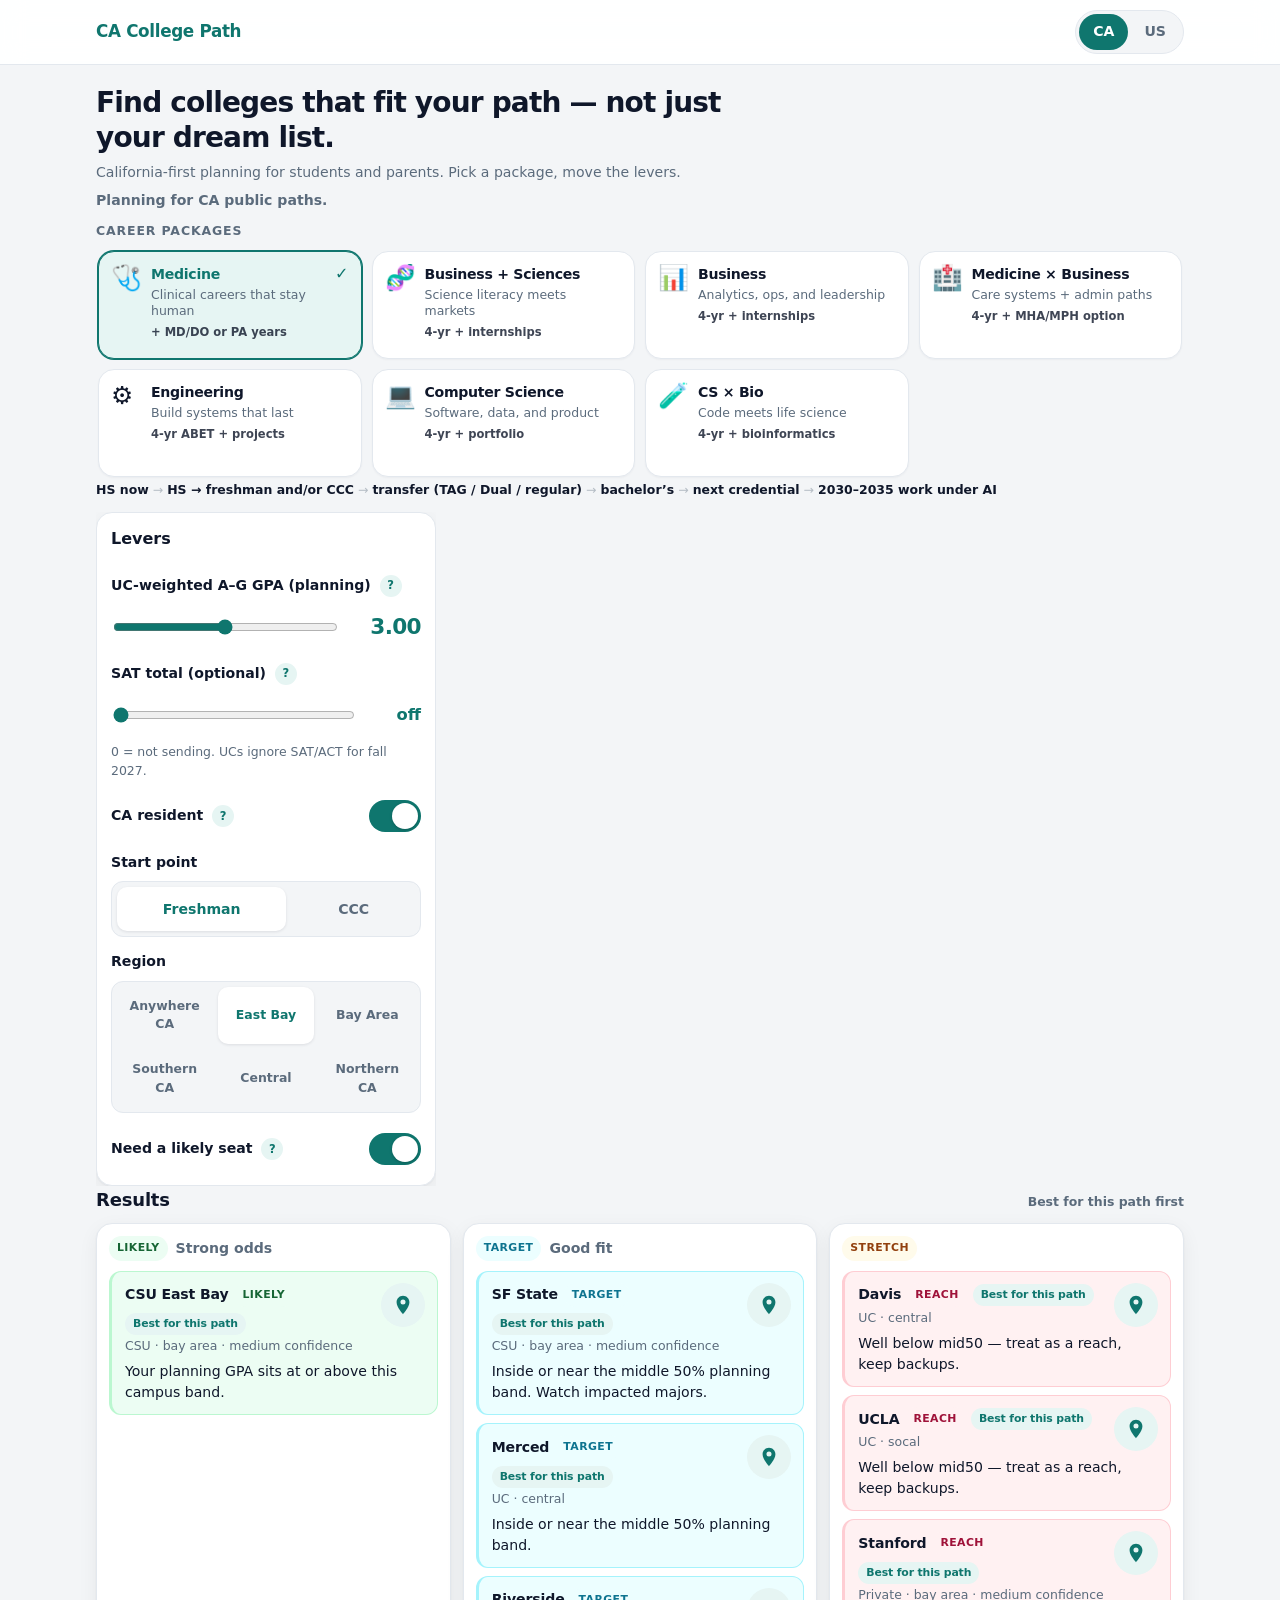
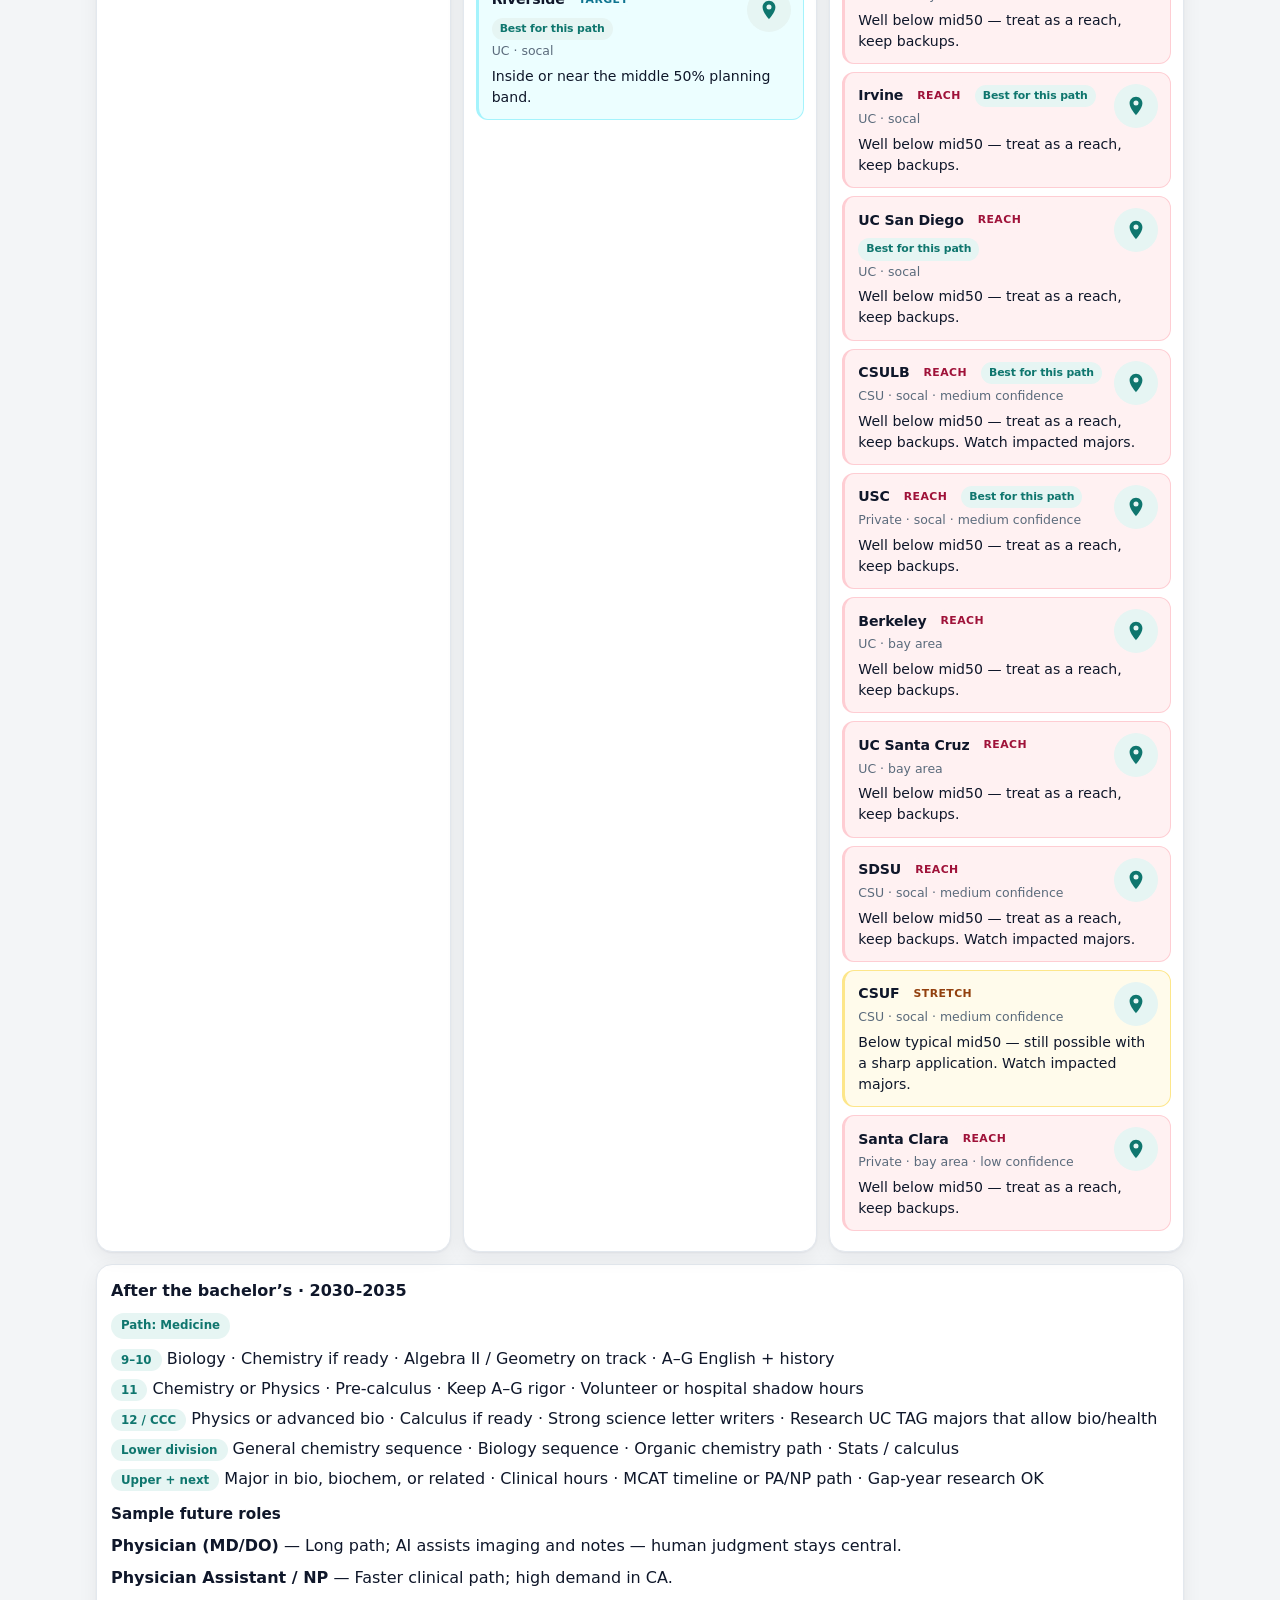
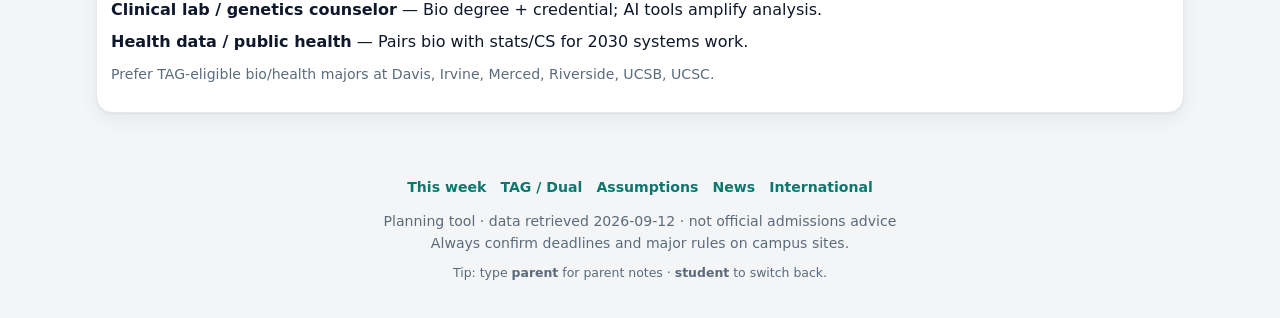
==== commit 73ba9558: "Remove CCC+TAG backup banner from home Keep CCC/TAG guidance on the TAG FAQ page so the main explore" ====
--- a/index.html
+++ b/index.html
@@ -392,17 +392,6 @@
   min-width: 22px; min-height: 22px; padding: 0;
   vertical-align: middle; margin-left: 4px; cursor: help;
 }
-
-.banner-ccc {
-  background: var(--banner);
-  border: 1px solid var(--banner-line);
-  border-radius: var(--radius);
-  padding: 10px 12px;
-  margin: 0 0 12px;
-  font-size: var(--text-sm);
-  line-height: 1.4;
-}
-.banner-ccc strong { display: block; margin-bottom: 4px; color: var(--stretch); font-size: var(--text-xs); text-transform: uppercase; letter-spacing: .04em; }
 
 .results-head {
   display: flex; flex-wrap: wrap; align-items: baseline;
@@ -720,10 +709,7 @@
       <div class="panel-levers">
         <h2>Levers</h2>
         <div id="leversBodyDesktop"></div>
-        <div class="banner-ccc" id="cccBannerDesktop" hidden style="margin-top:12px">
-          <strong>CCC + TAG backup</strong>
-          <div id="cccBannerBodyDesktop"></div>
-        </div>
+</div>
       </div>
     </aside>
 
@@ -737,11 +723,7 @@
         <h2>Other U.S. — guidance</h2>
         <div id="usPanelBody"></div>
       </div>
-
-      <div class="banner-ccc" id="cccBanner" hidden>
-        <strong>CCC + TAG backup</strong>
-        <div id="cccBannerBody"></div>
-      </div>
+</div>
 
       <div class="stacks" id="stacks">
         <section class="stack" aria-labelledby="h-likely">
@@ -1586,35 +1568,11 @@
     fill(cols.target, nonCcc(results.target).slice(0, 10), "No target matches yet.");
     fill(cols.stretch, nonCcc(results.stretch).slice(0, 12), "No stretch/reach in view.");
   } else {
-    fill(cols.likely, nonCcc(results.likely).slice(0, 12), "No likely seats with these levers — try CCC path or lower selectivity.");
+    fill(cols.likely, nonCcc(results.likely).slice(0, 12), "No likely seats with these levers — widen region or adjust GPA.");
     fill(cols.target, nonCcc(results.target).slice(0, 10), "No target matches yet.");
     fill(cols.stretch, nonCcc(results.stretch).slice(0, 12), "No stretch/reach in view.");
   }
 
-  const banner = document.getElementById("cccBanner");
-  const body = document.getElementById("cccBannerBody");
-  const showBanner = state.start === "this_cycle_freshman" && (state.need_likely_seat || state.gpa <= 3.4);
-  if (showBanner) {
-    banner.hidden = false;
-    const tagNames = DB.schools.filter(s => s.tag && s.system === "UC").map(s => s.short).join(", ");
-    const launchList = (state.region === "commute_from_east_bay"
-      ? DB.schools.filter(s => s.system === "CCC" && s.feed_east_bay)
-      : DB.schools.filter(s => s.system === "CCC")).slice(0, 6);
-    body.innerHTML = `If freshman admits are thin, start at a CCC then use <b>TAG</b> (junior year) to ${escapeHtml(tagNames)}. East Bay launchpads: ${launchList.map(s => escapeHtml(s.short)).join(", ")}. <a href="tag.html">Learn TAG →</a>`;
-  } else if (state.start === "ccc_then_transfer") {
-    banner.hidden = false;
-    const tagNames = DB.schools.filter(s => s.tag).map(s => s.short).join(", ");
-    body.innerHTML = `You chose CCC first. File TAG in September of your CCC junior year for: ${escapeHtml(tagNames)}. Not for current HS seniors this fall. <a href="tag.html">Learn TAG →</a>`;
-  } else {
-    banner.hidden = true;
-  }
-
-  const deskBan = document.getElementById("cccBannerDesktop");
-  const deskBody = document.getElementById("cccBannerBodyDesktop");
-  if (deskBan && deskBody) {
-    deskBan.hidden = banner.hidden;
-    deskBody.innerHTML = body.innerHTML;
-  }
   document.querySelectorAll(".card[data-id]").forEach(card => {
     const open = () => openSheet(card.getAttribute("data-id"), card.getAttribute("data-tier"));
     card.addEventListener("click", (e) => {
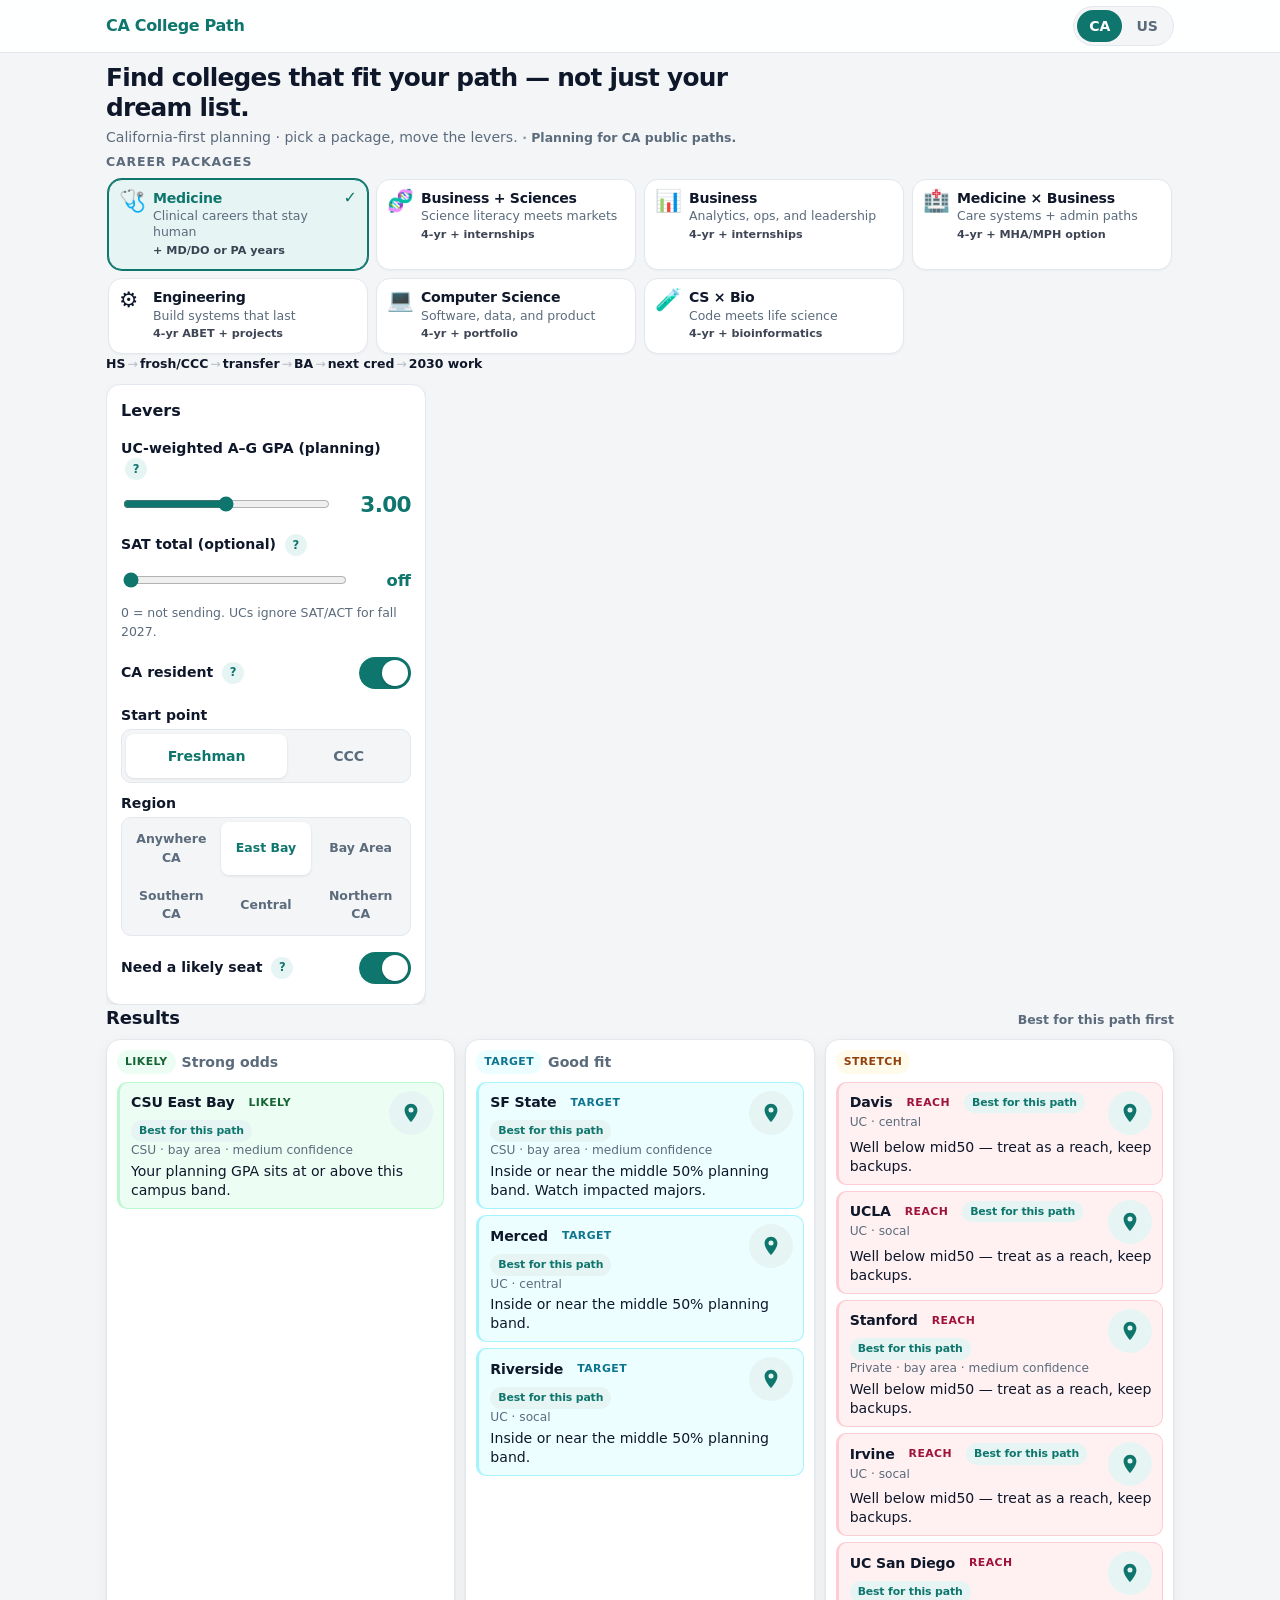
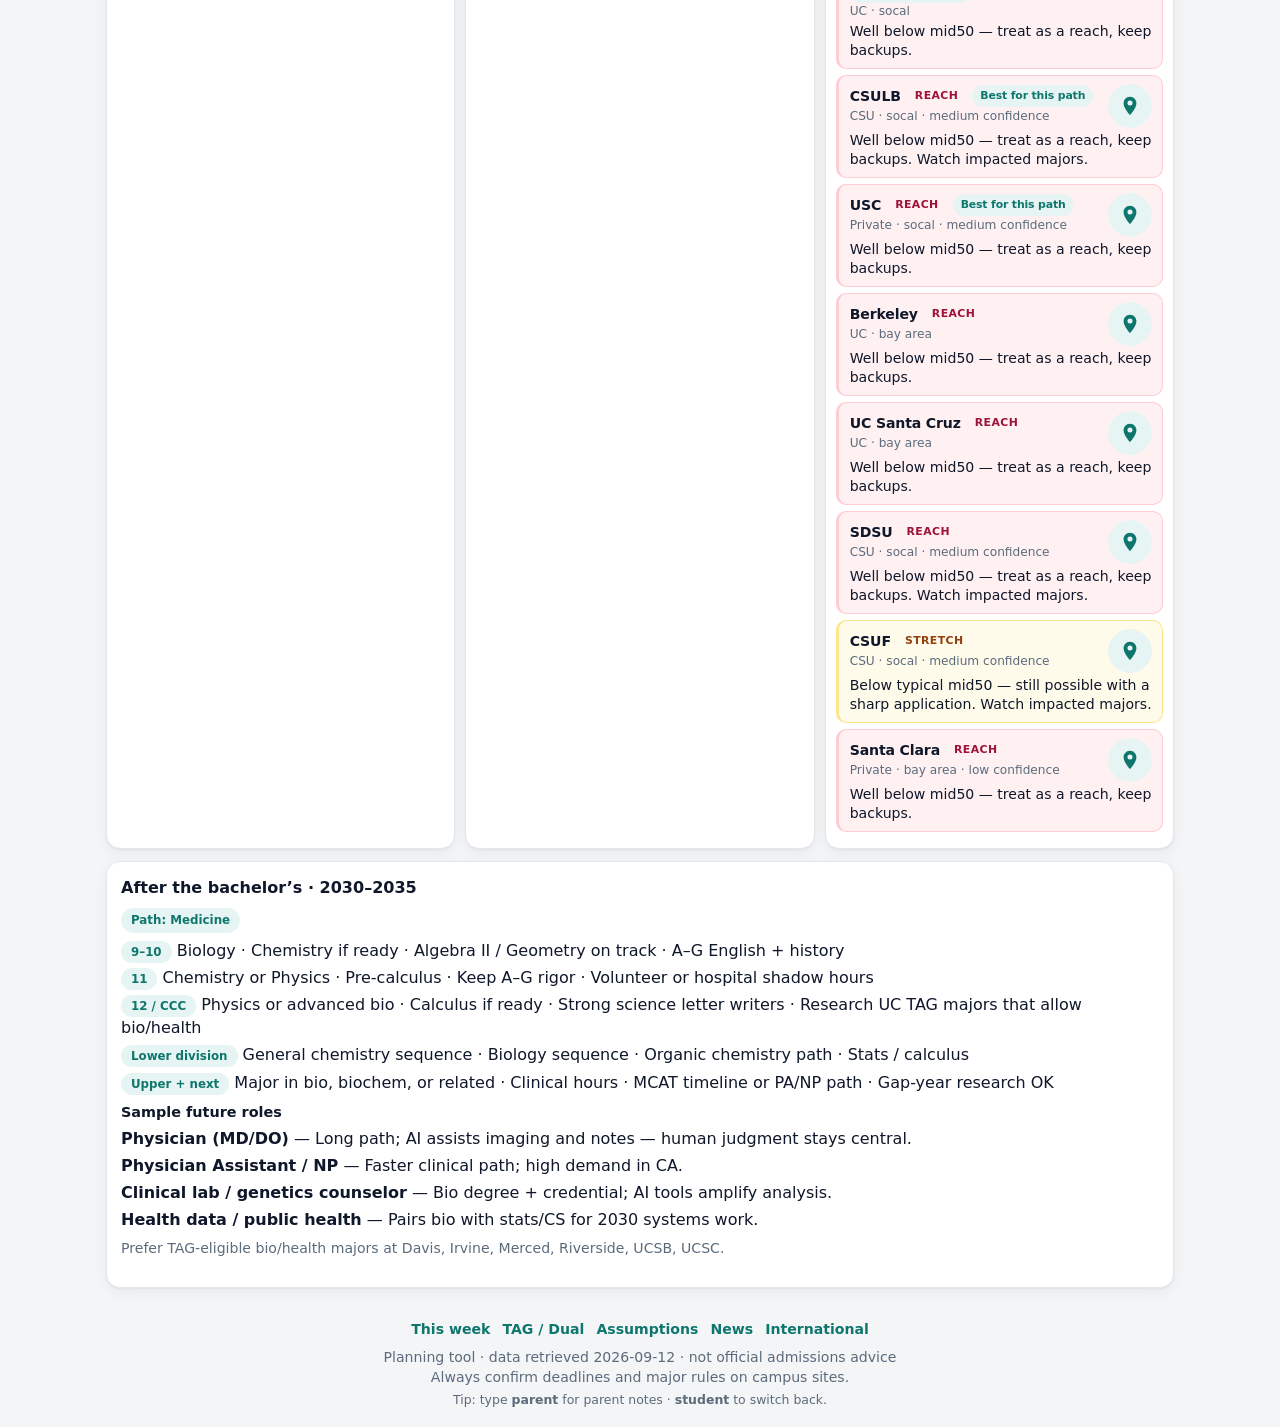
==== commit ddb631ce: "Fix CA/US toggle and Mac results column nest Wire geoSeg clicks to state.geo_scope and keep stacks i" ====
--- a/index.html
+++ b/index.html
@@ -50,25 +50,27 @@
   --reach-line: #fecdd3;
   --banner: #fffbeb;
   --banner-line: #fcd34d;
-  --radius: 16px;
-  --radius-sm: 12px;
+  --radius: 14px;
+  --radius-sm: 10px;
   --radius-pill: 999px;
-  --shadow: 0 1px 2px rgba(15,23,42,.05), 0 6px 20px rgba(15,23,42,.06);
+  --shadow: 0 1px 2px rgba(15,23,42,.05), 0 4px 14px rgba(15,23,42,.05);
   --shadow-sheet: 0 -12px 40px rgba(15,23,42,.16);
   --tap: 44px;
   --font: system-ui, -apple-system, BlinkMacSystemFont, "Segoe UI", Roboto, "Helvetica Neue", Arial, sans-serif;
   --space: 16px;
+  --section-gap: 12px;
+  --panel-pad: 14px;
   --wrap-mobile: 720px;
-  --wrap-desktop: 1120px;
+  --wrap-desktop: 1100px;
   --text-xs: 0.78rem;
   --text-sm: 0.88rem;
   --text-md: 1rem;
   --text-lg: 1.125rem;
   --text-xl: 1.35rem;
-  --text-hero: 1.5rem;
-  --lh: 1.5;
-  --lh-tight: 1.25;
-  --topbar-h: 56px;
+  --text-hero: 1.4rem;
+  --lh: 1.45;
+  --lh-tight: 1.22;
+  --topbar-h: 48px;
 }
 *, *::before, *::after { box-sizing: border-box; }
 html { -webkit-text-size-adjust: 100%; scroll-behavior: smooth; }
@@ -128,15 +130,15 @@
 .topbar-inner {
   max-width: var(--wrap-desktop);
   margin: 0 auto;
-  padding: 10px var(--space);
+  padding: 6px var(--space);
   display: flex;
   align-items: center;
   justify-content: space-between;
-  gap: 12px;
+  gap: 10px;
 }
 .topbar .brand {
   font-weight: 750;
-  font-size: 1.05rem;
+  font-size: 1rem;
   letter-spacing: -0.02em;
   color: var(--accent);
   text-decoration: none;
@@ -150,9 +152,9 @@
   gap: 2px;
 }
 .geo-pill button {
-  min-height: 36px;
+  min-height: 32px;
   min-width: 0;
-  padding: 6px 14px;
+  padding: 4px 12px;
   border-radius: var(--radius-pill);
   background: transparent;
   color: var(--muted);
@@ -168,10 +170,10 @@
 .wrap {
   max-width: var(--wrap-desktop);
   margin: 0 auto;
-  padding: 12px var(--space) 40px;
-}
-
-.hero { padding: 8px 0 12px; max-width: 40rem; }
+  padding: 8px var(--space) 20px;
+}
+
+.hero { padding: 2px 0 6px; max-width: 42rem; }
 .hero h1 {
   margin: 0;
   font-size: var(--text-hero);
@@ -181,17 +183,19 @@
   color: var(--ink);
 }
 .hero p {
-  margin: 8px 0 0;
+  margin: 4px 0 0;
   color: var(--muted);
   font-size: var(--text-sm);
-  line-height: 1.4;
+  line-height: 1.35;
 }
 .geo-note {
-  margin: 6px 0 0;
+  display: inline;
+  margin: 0;
   font-size: var(--text-xs);
   color: var(--muted);
   font-weight: 600;
 }
+.geo-note::before { content: "· "; font-weight: 700; opacity: .7; }
 
 .section-label {
   font-size: var(--text-xs);
@@ -199,15 +203,15 @@
   text-transform: uppercase;
   letter-spacing: .07em;
   color: var(--muted);
-  margin: 0 0 8px;
+  margin: 0 0 6px;
 }
 
 /* Package snap-scroll mobile */
 .pkg-scroller {
   display: flex;
-  gap: 10px;
+  gap: 8px;
   overflow-x: auto;
-  padding: 2px 2px 12px;
+  padding: 2px 2px 8px;
   scroll-snap-type: x mandatory;
   -webkit-overflow-scrolling: touch;
   scrollbar-width: thin;
@@ -215,19 +219,19 @@
 .pkg-card {
   flex: 0 0 auto;
   scroll-snap-align: start;
-  min-width: 148px;
-  max-width: 200px;
-  min-height: 108px;
+  min-width: 136px;
+  max-width: 180px;
+  min-height: var(--tap);
   display: grid;
-  grid-template-columns: 32px 1fr auto;
-  gap: 8px;
+  grid-template-columns: 28px 1fr auto;
+  gap: 6px;
   align-items: start;
   text-align: left;
   background: var(--surface);
   color: var(--ink);
   border: 1.5px solid var(--line);
   border-radius: var(--radius);
-  padding: 14px 12px;
+  padding: 10px 10px;
   box-shadow: 0 1px 2px rgba(15,23,42,.04);
   position: relative;
 }
@@ -237,12 +241,12 @@
   border-color: var(--accent);
   box-shadow: 0 0 0 1px var(--accent);
 }
-.pkg-icon { font-size: 1.55rem; line-height: 1; width: 32px; }
-.pkg-body { display: flex; flex-direction: column; gap: 3px; min-width: 0; }
-.pkg-title { font-weight: 750; font-size: var(--text-sm); letter-spacing: -0.02em; line-height: 1.25; }
+.pkg-icon { font-size: 1.35rem; line-height: 1; width: 28px; }
+.pkg-body { display: flex; flex-direction: column; gap: 2px; min-width: 0; }
+.pkg-title { font-weight: 750; font-size: var(--text-sm); letter-spacing: -0.02em; line-height: 1.2; }
 .pkg-card.active .pkg-title { color: var(--accent); }
-.pkg-tagline { font-size: var(--text-xs); color: var(--muted); line-height: 1.3; font-weight: 500; }
-.pkg-years { font-size: 0.72rem; color: var(--ink); font-weight: 650; opacity: .8; margin-top: 2px; }
+.pkg-tagline { font-size: var(--text-xs); color: var(--muted); line-height: 1.25; font-weight: 500; }
+.pkg-years { font-size: 0.7rem; color: var(--ink); font-weight: 650; opacity: .8; margin-top: 1px; }
 .pkg-check {
   color: var(--accent);
   font-weight: 800;
@@ -253,12 +257,13 @@
 .spine {
   display: flex;
   flex-wrap: wrap;
-  gap: 4px 2px;
+  gap: 2px 0;
   align-items: center;
   font-size: var(--text-xs);
   color: var(--muted);
-  margin: 0 0 12px;
-  line-height: 1.5;
+  margin: 0 0 var(--section-gap);
+  line-height: 1.3;
+  padding: 0;
 }
 .spine b { color: var(--ink); font-weight: 650; }
 .spine .arrow { opacity: .4; margin: 0 2px; }
@@ -272,17 +277,17 @@
   border: 1px solid var(--line);
   border-radius: var(--radius);
   box-shadow: var(--shadow);
-  margin-bottom: 12px;
+  margin-bottom: var(--section-gap);
 }
 .levers-summary-btn {
   width: 100%;
   display: flex;
   align-items: center;
   justify-content: space-between;
-  gap: 10px;
+  gap: 8px;
   background: transparent;
   color: var(--ink);
-  padding: 12px 14px;
+  padding: 10px 12px;
   min-height: var(--tap);
   border-radius: var(--radius);
   text-align: left;
@@ -292,7 +297,7 @@
 .levers-summary-btn .chev { color: var(--muted); font-size: 1.1rem; }
 .levers-strip .levers-body {
   display: none;
-  padding: 0 14px 14px;
+  padding: 0 12px 12px;
   max-height: 55dvh;
   overflow: auto;
   border-top: 1px solid var(--line);
@@ -300,15 +305,15 @@
 .levers-strip.expanded .levers-body { display: block; }
 .levers-strip.expanded .chev { transform: rotate(180deg); }
 
-.lever-grid { display: grid; gap: 14px; padding-top: 12px; }
+.lever-grid { display: grid; gap: 10px; padding-top: 8px; }
 .lever label.block-label {
   display: block;
   font-weight: 650;
   font-size: var(--text-sm);
-  margin-bottom: 8px;
-}
-.lever .hint { font-weight: 400; color: var(--muted); font-size: var(--text-xs); margin-top: 6px; }
-.gpa-row, .sat-row { display: flex; align-items: center; gap: 12px; }
+  margin-bottom: 4px;
+}
+.lever .hint { font-weight: 400; color: var(--muted); font-size: var(--text-xs); margin-top: 4px; }
+.gpa-row, .sat-row { display: flex; align-items: center; gap: 10px; }
 .gpa-row input[type=range], .sat-row input[type=range] { flex: 1; min-width: 0; }
 .gpa-big {
   font-variant-numeric: tabular-nums;
@@ -328,24 +333,24 @@
   min-width: 3.2em;
   text-align: right;
 }
-.lever input[type=range] { width: 100%; height: 40px; accent-color: var(--accent); }
+.lever input[type=range] { width: 100%; height: 36px; accent-color: var(--accent); }
 
 .seg {
   display: flex;
   flex-wrap: wrap;
-  gap: 6px;
+  gap: 4px;
   background: var(--bg);
   border: 1px solid var(--line);
   border-radius: var(--radius-sm);
-  padding: 5px;
+  padding: 4px;
 }
 .seg button {
   flex: 1 1 auto;
   background: transparent;
   color: var(--muted);
   border: none;
-  border-radius: 10px;
-  padding: 10px 12px;
+  border-radius: 8px;
+  padding: 8px 10px;
   font-weight: 600;
   font-size: var(--text-sm);
   min-height: var(--tap);
@@ -395,23 +400,23 @@
 
 .results-head {
   display: flex; flex-wrap: wrap; align-items: baseline;
-  justify-content: space-between; gap: 6px 12px; margin: 0 0 10px;
+  justify-content: space-between; gap: 4px 10px; margin: 0 0 8px;
 }
 .results-head h2 { margin: 0; font-size: var(--text-lg); letter-spacing: -0.01em; }
 .results-head .sort-hint { font-size: var(--text-xs); color: var(--muted); font-weight: 600; }
 
-.stacks { display: grid; gap: 12px; }
+.stacks { display: grid; gap: 10px; }
 .stack {
   background: var(--surface);
   border: 1px solid var(--line);
   border-radius: var(--radius);
-  padding: 12px;
+  padding: 10px;
   box-shadow: var(--shadow);
 }
 .stack h3 {
-  margin: 0 0 10px;
+  margin: 0 0 8px;
   font-size: var(--text-sm);
-  display: flex; align-items: center; gap: 8px; flex-wrap: wrap;
+  display: flex; align-items: center; gap: 6px; flex-wrap: wrap;
   color: var(--muted); font-weight: 600;
 }
 .badge {
@@ -435,8 +440,8 @@
   border: 1px solid var(--line);
   border-left: 3px solid var(--line-strong);
   border-radius: var(--radius-sm);
-  padding: 11px 12px 11px 13px;
-  margin-bottom: 8px;
+  padding: 8px 10px 8px 11px;
+  margin-bottom: 6px;
   cursor: pointer; text-align: left; width: 100%;
   color: inherit; box-shadow: none; min-height: var(--tap);
   position: relative;
@@ -455,8 +460,8 @@
   display: flex; align-items: center; gap: 6px; flex-wrap: wrap;
   letter-spacing: -0.01em;
 }
-.card .meta { color: var(--muted); font-size: 0.78rem; margin-top: 2px; }
-.card .why { font-size: var(--text-sm); margin-top: 5px; color: var(--ink); }
+.card .meta { color: var(--muted); font-size: 0.76rem; margin-top: 1px; line-height: 1.3; }
+.card .why { font-size: var(--text-sm); margin-top: 3px; color: var(--ink); line-height: 1.35; }
 .maps-btn {
   flex-shrink: 0;
   display: inline-flex; align-items: center; justify-content: center;
@@ -482,7 +487,7 @@
 
 .us-panel {
   border: 1px solid var(--line); border-radius: var(--radius);
-  background: var(--surface); padding: 14px; margin: 0 0 12px; box-shadow: var(--shadow);
+  background: var(--surface); padding: var(--panel-pad); margin: 0 0 var(--section-gap); box-shadow: var(--shadow);
 }
 .us-panel h2 { margin: 0 0 8px; font-size: var(--text-md); }
 .us-note { font-size: var(--text-sm); color: var(--muted); margin: 0 0 10px; line-height: 1.45; }
@@ -501,11 +506,11 @@
 
 .panel {
   background: var(--surface); border: 1px solid var(--line);
-  border-radius: var(--radius); padding: 14px; margin-top: 12px; box-shadow: var(--shadow);
-}
-.panel h2 { margin: 0 0 10px; font-size: var(--text-md); }
-.assumptions { font-size: var(--text-sm); color: var(--muted); margin-top: 10px; line-height: 1.45; }
-.pill-row { display: flex; flex-wrap: wrap; gap: 6px; margin: 8px 0; }
+  border-radius: var(--radius); padding: var(--panel-pad); margin-top: var(--section-gap); box-shadow: var(--shadow);
+}
+.panel h2 { margin: 0 0 8px; font-size: var(--text-md); }
+.assumptions { font-size: var(--text-sm); color: var(--muted); margin-top: 8px; line-height: 1.4; }
+.pill-row { display: flex; flex-wrap: wrap; gap: 5px; margin: 6px 0; }
 .pill {
   background: var(--accent-soft); color: var(--accent);
   font-size: 0.74rem; font-weight: 650; padding: 4px 10px; border-radius: var(--radius-pill);
@@ -548,12 +553,12 @@
 
 .site-footer {
   text-align: center; color: var(--muted); font-size: var(--text-sm);
-  padding: 24px 16px 36px; line-height: 1.55; max-width: var(--wrap-desktop); margin: 0 auto;
-}
-.site-footer nav { display: flex; flex-wrap: wrap; gap: 8px 14px; justify-content: center; margin-bottom: 12px; }
+  padding: 12px 16px 18px; line-height: 1.4; max-width: var(--wrap-desktop); margin: 0 auto;
+}
+.site-footer nav { display: flex; flex-wrap: wrap; gap: 6px 12px; justify-content: center; margin-bottom: 8px; }
 .site-footer nav a { color: var(--accent); font-weight: 650; text-decoration: none; }
 .site-footer nav a:hover { text-decoration: underline; }
-.kbd-hint { font-size: var(--text-xs); color: var(--muted); margin: 8px 0 0; }
+.kbd-hint { font-size: var(--text-xs); color: var(--muted); margin: 4px 0 0; }
 
 .layout-main { display: flex; flex-direction: column; gap: 0; }
 .col-levers-desktop { display: none; }
@@ -569,48 +574,51 @@
 }
 
 @media (min-width: 960px) {
-  :root { --text-hero: 1.75rem; }
+  :root { --text-hero: 1.55rem; }
   /* packages become grid */
   .pkg-scroller {
     display: grid;
     grid-template-columns: repeat(4, 1fr);
     overflow: visible;
     scroll-snap-type: none;
-    padding-bottom: 4px;
+    gap: 8px;
+    padding-bottom: 2px;
   }
   .pkg-card {
     min-width: 0; max-width: none; width: 100%;
+    padding: 10px 10px;
   }
   .layout-main {
     display: grid;
-    grid-template-columns: 340px minmax(0, 1fr);
-    gap: 20px;
+    grid-template-columns: 320px minmax(0, 1fr);
+    gap: 16px;
     align-items: start;
   }
   .levers-strip { display: none; } /* mobile strip hidden */
   .col-levers-desktop {
     display: block;
     position: sticky;
-    top: 64px;
-    width: 340px;
-    max-height: calc(100dvh - 72px);
+    top: 56px;
+    width: 320px;
+    max-height: calc(100dvh - 64px);
     overflow: auto;
   }
   .col-levers-desktop .panel-levers {
     background: var(--surface);
     border: 1px solid var(--line);
     border-radius: var(--radius);
-    padding: 14px;
+    padding: var(--panel-pad);
     box-shadow: var(--shadow);
   }
   .col-levers-desktop .panel-levers h2 {
-    margin: 0 0 12px; font-size: var(--text-md);
-  }
+    margin: 0 0 8px; font-size: var(--text-md);
+  }
+  .col-results { min-width: 0; width: 100%; }
   .stacks { grid-template-columns: 1fr; }
 }
 
 @media (min-width: 1100px) {
-  .stacks { grid-template-columns: 1fr 1fr 1fr; gap: 12px; }
+  .stacks { grid-template-columns: 1fr 1fr 1fr; gap: 10px; }
   .pkg-scroller { grid-template-columns: repeat(4, 1fr); }
 }
 
@@ -636,8 +644,7 @@
 <main class="wrap">
   <header class="hero">
     <h1>Find colleges that fit your path — not just your dream list.</h1>
-    <p>California-first planning for students and parents. Pick a package, move the levers.</p>
-    <p class="geo-note" id="geoNote">Planning for CA public paths.</p>
+    <p>California-first planning · pick a package, move the levers. <span class="geo-note" id="geoNote">Planning for CA public paths.</span></p>
   </header>
 
   <section aria-labelledby="pkgHeading">
@@ -723,7 +730,6 @@
         <h2>Other U.S. — guidance</h2>
         <div id="usPanelBody"></div>
       </div>
-</div>
 
       <div class="stacks" id="stacks">
         <section class="stack" aria-labelledby="h-likely">
@@ -1515,20 +1521,20 @@
   const spineLab = document.getElementById("pathSpineLabel");
   if (spineLab) spineLab.textContent = path ? "(" + path.label + ")" : "";
   const startLabel = state.start === "ccc_then_transfer" ? "CCC" : "HS → freshman and/or CCC";
-  const parts = ["HS now", startLabel, "transfer (TAG / Dual / regular)", "bachelor’s", "next credential", "2030–2035 work under AI"];
+  const parts = ["HS", startLabel === "CCC" ? "CCC" : "frosh/CCC", "transfer", "BA", "next cred", "2030 work"];
   document.getElementById("journeyLine").innerHTML = parts
     .map((p, i) => (i ? '<span class="arrow">→</span> ' : "") + "<b>" + p + "</b>")
     .join(" ");
   const fb = document.getElementById("futureBody");
   const roles = (path.future_roles || []).map(r =>
-    `<div style="margin:8px 0"><strong>${escapeHtml(r.role)}</strong> — ${escapeHtml(r.note)}</div>`
+    `<div style="margin:4px 0"><strong>${escapeHtml(r.role)}</strong> — ${escapeHtml(r.note)}</div>`
   ).join("");
   const courses = (path.course_map || []).map(c =>
-    `<div style="margin:6px 0"><span class="pill">${escapeHtml(c.year)}</span> ${(c.items || [c.note || ""]).map(escapeHtml).join(" · ")}</div>`
+    `<div style="margin:4px 0"><span class="pill">${escapeHtml(c.year)}</span> ${(c.items || [c.note || ""]).map(escapeHtml).join(" · ")}</div>`
   ).join("");
   fb.innerHTML = (state.parent ? "<p><em>Parent note: keep one backup path that does not require a perfect GPA year.</em></p>" : "") +
     "<div class='pill-row'><span class='pill'>Path: " + escapeHtml(path.label) + "</span></div>" +
-    courses + "<h3 style='font-size:.95rem;margin:12px 0 6px'>Sample future roles</h3>" + roles +
+    courses + "<h3 style='font-size:.9rem;margin:8px 0 4px'>Sample future roles</h3>" + roles +
     "<p class='assumptions'>" + escapeHtml(path.transfer_notes || "") + "</p>";
 }
 
@@ -1761,7 +1767,7 @@
   document.querySelectorAll("#startSeg button").forEach(b => {
     b.classList.toggle("on", b.getAttribute("data-start") === state.start);
   });
-  document.getElementById("parentBar").classList.toggle("on", state.parent);
+  document.getElementById("parentBar")?.classList.toggle("on", state.parent);
   document.querySelectorAll("#geoSeg button").forEach(b => {
     b.classList.toggle("on", b.getAttribute("data-geo") === state.geo_scope);
   });
@@ -1800,6 +1806,13 @@
     renderAll();
   });
 });
+
+document.querySelectorAll("#geoSeg button").forEach(b => {
+  b.addEventListener("click", () => {
+    state.geo_scope = b.getAttribute("data-geo") || "california";
+    renderAll();
+  });
+});
 document.getElementById("sheetClose").addEventListener("click", closeSheet);
 document.getElementById("sheetBackdrop").addEventListener("click", closeSheet);
 
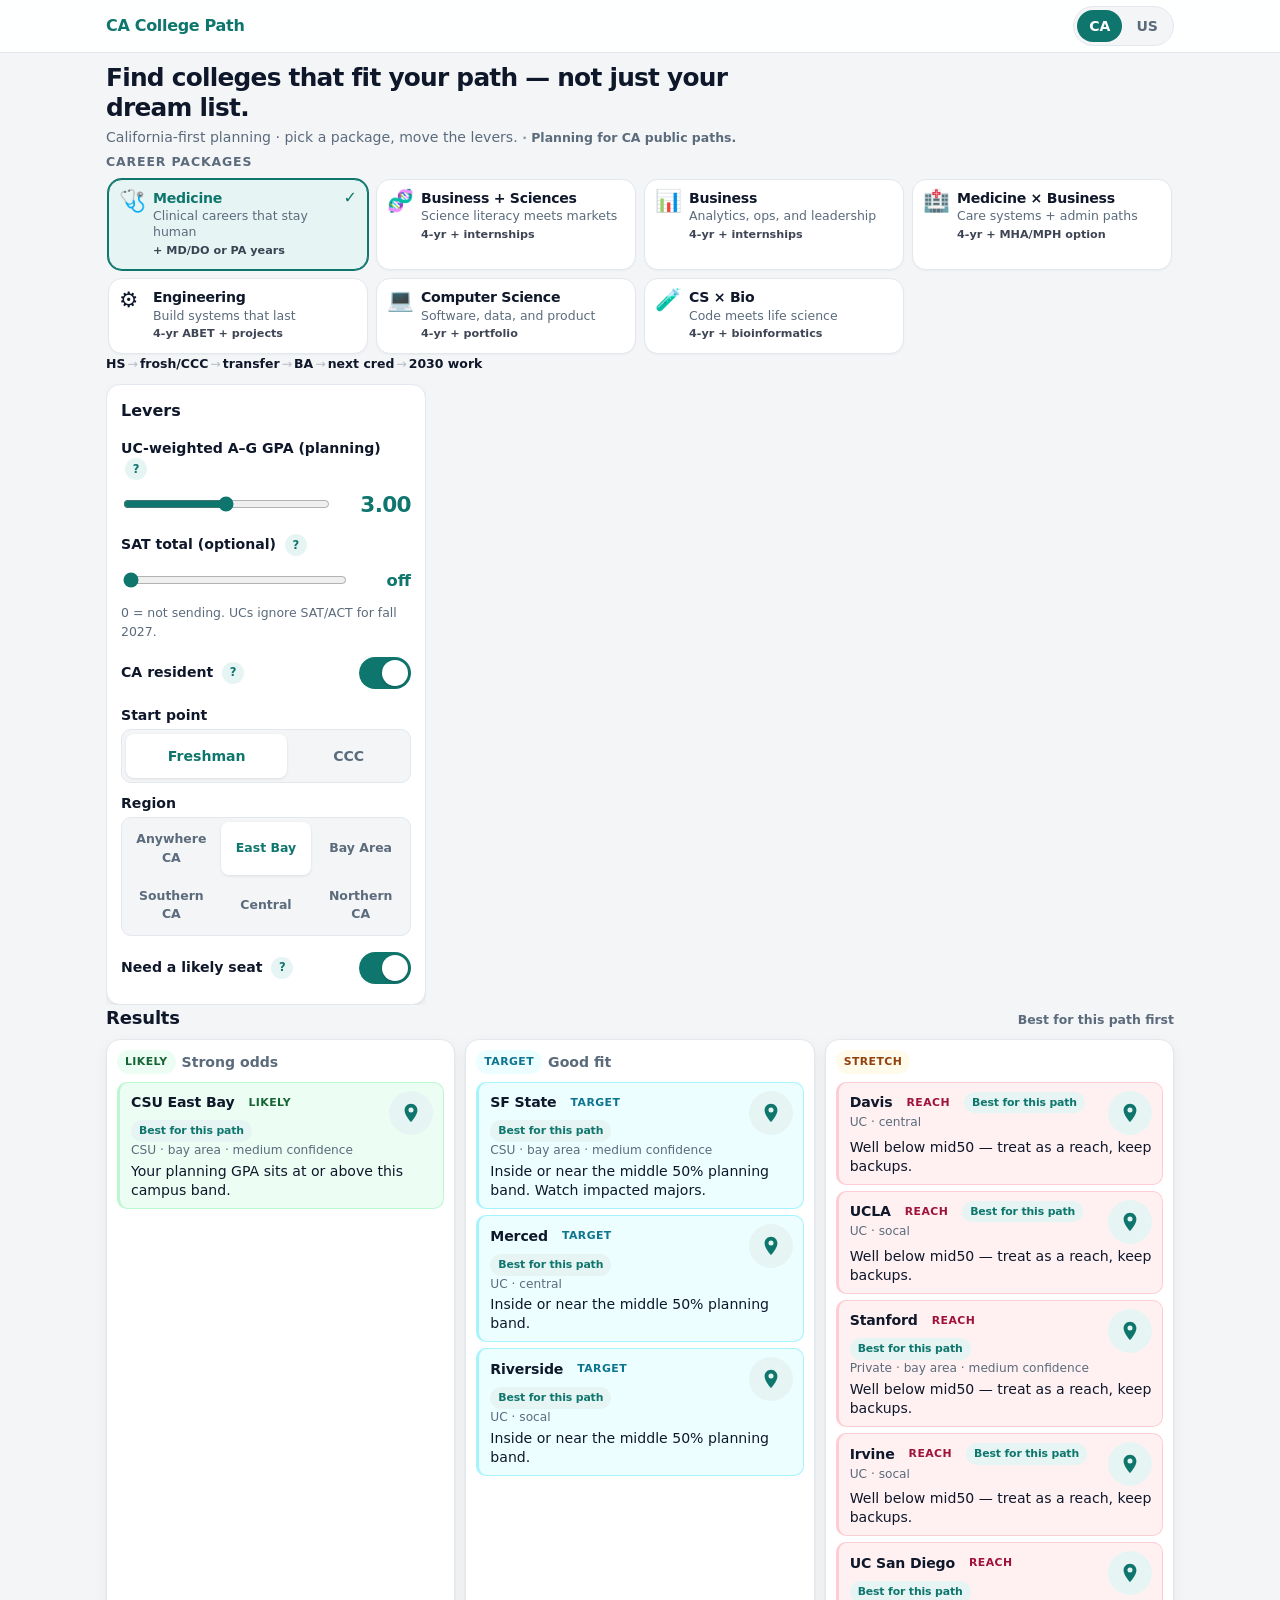
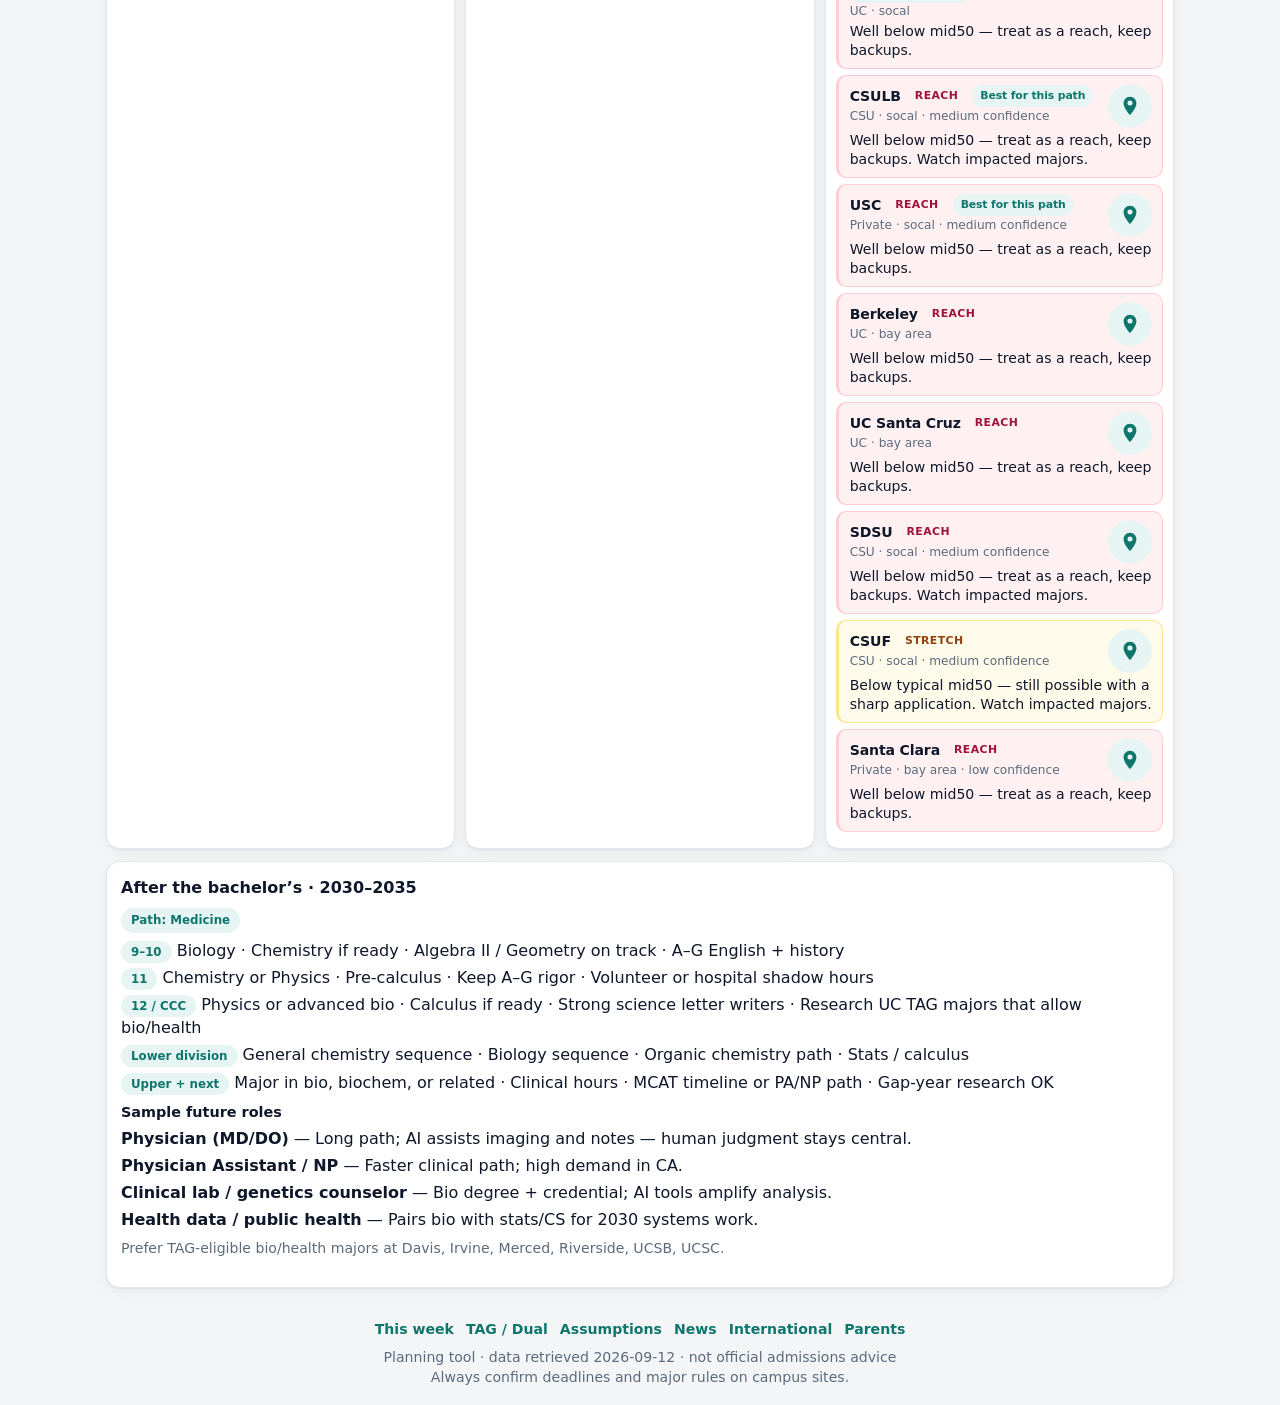
==== commit 9ba24898: "Add Parents page; remove type-parent keyboard mode Footer link to parents.html; keep CA/US toggle an" ====
--- a/index.html
+++ b/index.html
@@ -107,15 +107,6 @@
 }
 a { color: var(--accent); }
 
-.parent-bar {
-  display: none;
-  background: var(--accent);
-  color: #fff;
-  padding: 8px 16px;
-  font-size: var(--text-sm);
-  text-align: center;
-}
-.parent-bar.on { display: block; }
 
 .topbar {
   position: sticky;
@@ -629,8 +620,6 @@
 </style>
 </head>
 <body>
-<div class="parent-bar" id="parentBar" role="status">Parent mode on — same facts, slightly fuller notes. Type <b>student</b> to switch back.</div>
-
 <header class="topbar">
   <div class="topbar-inner">
     <a class="brand" href="index.html">CA College Path</a>
@@ -761,10 +750,10 @@
     <a href="assumptions.html">Assumptions</a>
     <a href="news.html">News</a>
     <a href="international.html">International</a>
+    <a href="parents.html">Parents</a>
   </nav>
   <div>Planning tool · data retrieved 2026-09-12 · not official admissions advice<br>
   Always confirm deadlines and major rules on campus sites.</div>
-  <p class="kbd-hint">Tip: type <b>parent</b> for parent notes · <b>student</b> to switch back.</p>
 </footer>
 
 <div class="sheet-backdrop" id="sheetBackdrop"></div>
@@ -1253,9 +1242,7 @@
   start: DB.levers.start,
   region: DB.levers.region,
   need_likely_seat: DB.levers.need_likely_seat,
-  geo_scope: DB.levers.geo_scope || "california",
-  parent: false,
-  typed: ""
+  geo_scope: DB.levers.geo_scope || "california"
 };
 
 const TIPS = {
@@ -1532,8 +1519,7 @@
   const courses = (path.course_map || []).map(c =>
     `<div style="margin:4px 0"><span class="pill">${escapeHtml(c.year)}</span> ${(c.items || [c.note || ""]).map(escapeHtml).join(" · ")}</div>`
   ).join("");
-  fb.innerHTML = (state.parent ? "<p><em>Parent note: keep one backup path that does not require a perfect GPA year.</em></p>" : "") +
-    "<div class='pill-row'><span class='pill'>Path: " + escapeHtml(path.label) + "</span></div>" +
+  fb.innerHTML = "<div class='pill-row'><span class='pill'>Path: " + escapeHtml(path.label) + "</span></div>" +
     courses + "<h3 style='font-size:.9rem;margin:8px 0 4px'>Sample future roles</h3>" + roles +
     "<p class='assumptions'>" + escapeHtml(path.transfer_notes || "") + "</p>";
 }
@@ -1651,9 +1637,6 @@
     html += `<p><b>Testing:</b> UC does not consider SAT/ACT for fall 2027.</p>`;
   }
   html += `<p><b>Path fit (${escapeHtml(path.label)}):</b> ${escapeHtml(path.transfer_notes || "See course map below spine.")}</p>`;
-  if (state.parent) {
-    html += `<p><em>Parent: ask the counseling office about ASSIST.org major prep and whether this campus TAG matrix allows your intended major.</em></p>`;
-  }
   html += `<p class="assumptions">Sources retrieved ${DB.meta.retrieved_on}. Planning only — confirm on the campus site.</p>`;
   document.getElementById("sheetBody").innerHTML = html;
   sheet.hidden = false;
@@ -1767,7 +1750,6 @@
   document.querySelectorAll("#startSeg button").forEach(b => {
     b.classList.toggle("on", b.getAttribute("data-start") === state.start);
   });
-  document.getElementById("parentBar")?.classList.toggle("on", state.parent);
   document.querySelectorAll("#geoSeg button").forEach(b => {
     b.classList.toggle("on", b.getAttribute("data-geo") === state.geo_scope);
   });
@@ -1832,15 +1814,6 @@
   m.addEventListener("click", e => { if (e.target === m) m.classList.remove("open"); });
 });
 
-document.addEventListener("keydown", e => {
-  if (e.target.matches("input, textarea, select")) return;
-  if (e.key.length === 1 && /[a-zA-Z]/.test(e.key)) {
-    state.typed = (state.typed + e.key.toLowerCase()).slice(-10);
-    if (state.typed.endsWith("parent")) { state.parent = true; state.typed = ""; renderAll(); }
-    else if (state.typed.endsWith("student")) { state.parent = false; state.typed = ""; renderAll(); }
-  }
-});
-
 renderAll();
 
 window.__spotcheck = function() {
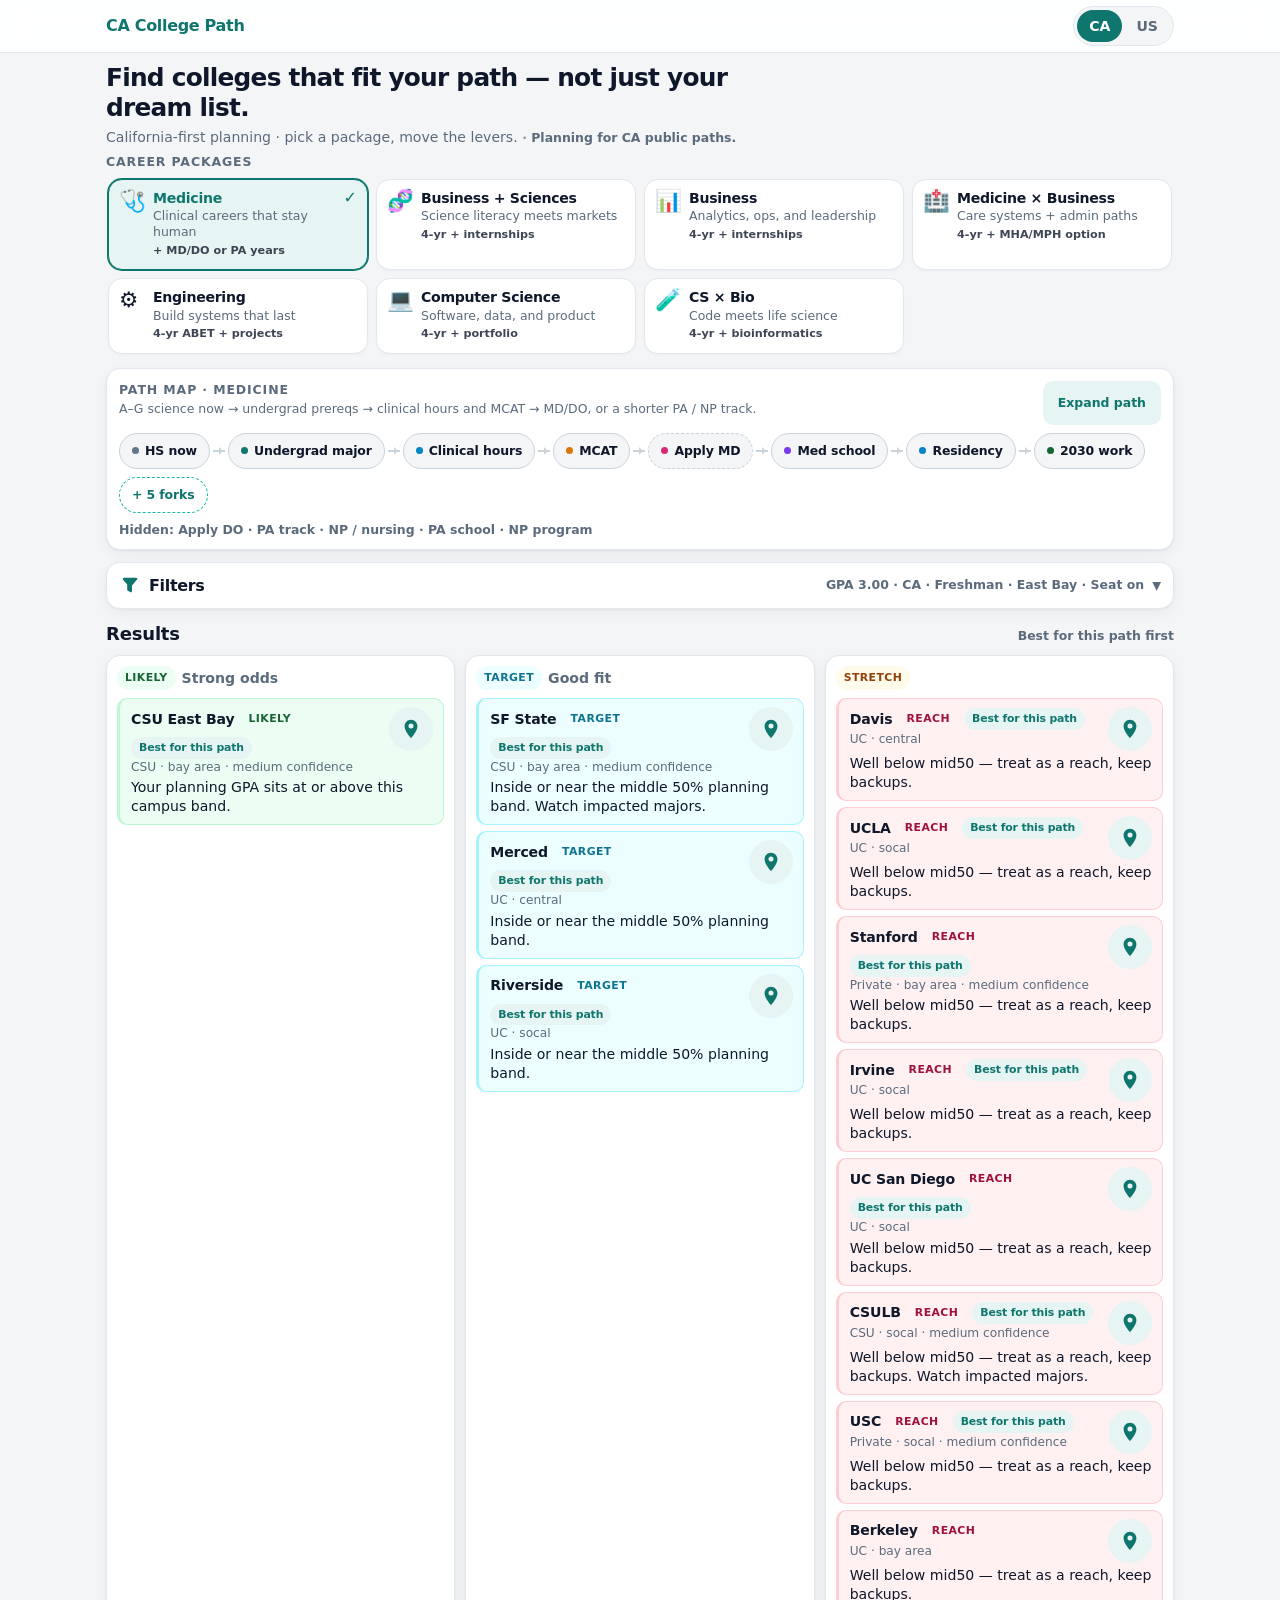
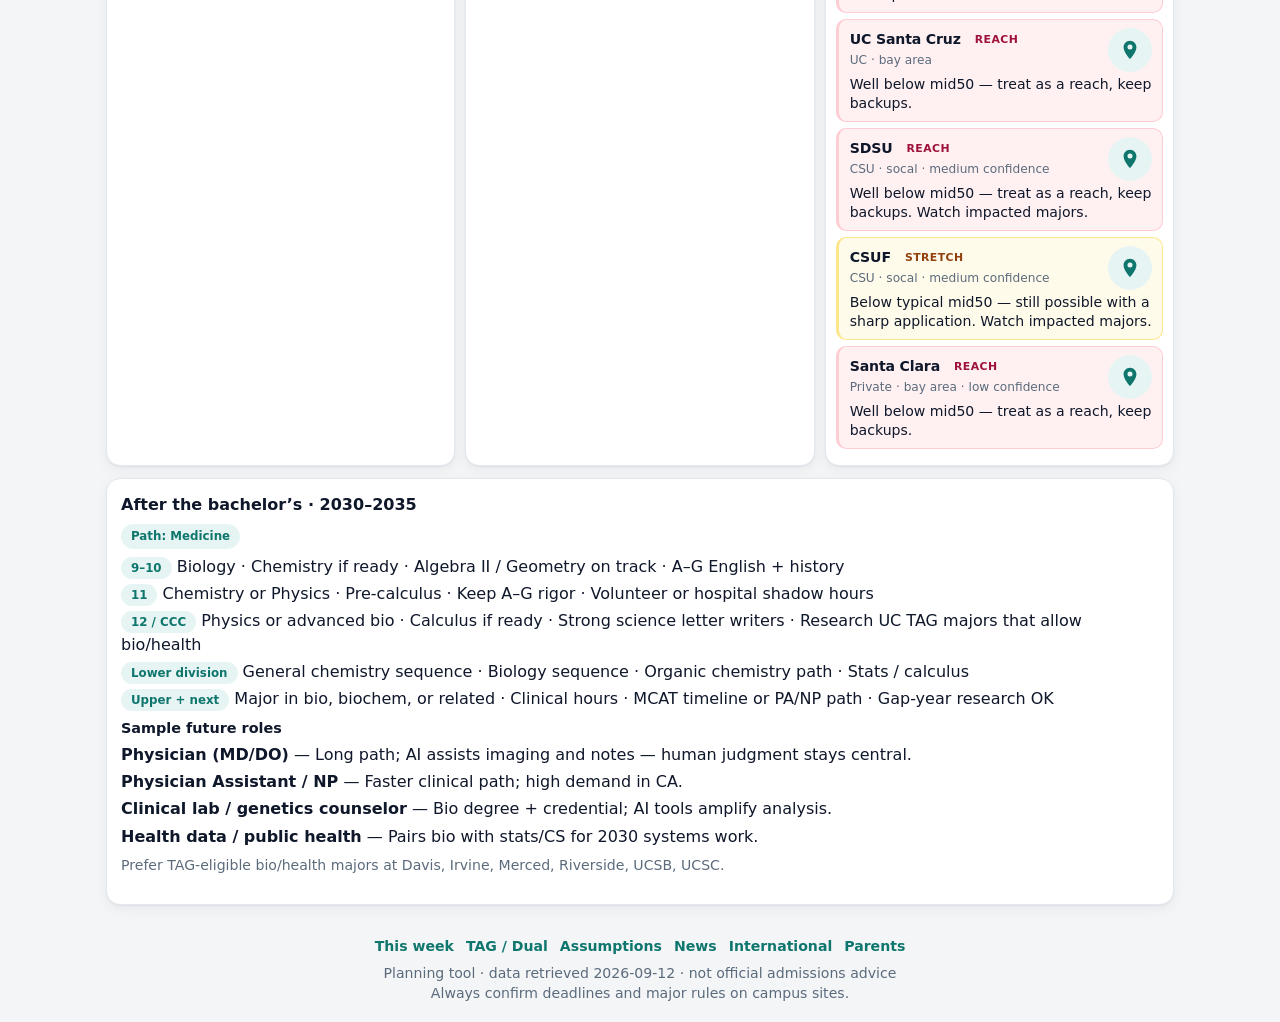
==== commit 94612b15: "Ship v4 path graphs, compact Filters, US top-5 Expandable full-path maps per package, shared Filters" ====
--- a/index.html
+++ b/index.html
@@ -5,7 +5,7 @@
 <meta name="viewport" content="width=device-width, initial-scale=1, viewport-fit=cover">
 <meta name="theme-color" content="#0f766e">
 <title>CA College Path Explorer</title>
-<!-- v3 Approach B · package marketplace + sticky levers · unlocked -->
+<!-- v4 path-graph · unified Filters · US top-5 · unlocked -->
 <!--
   RESEARCH NOTES (retrieved_on 2026-09-12)
   UC fall 2027 freshman: app open Aug 1 2026; file Oct 1–Nov 30 2026.
@@ -552,7 +552,7 @@
 .kbd-hint { font-size: var(--text-xs); color: var(--muted); margin: 4px 0 0; }
 
 .layout-main { display: flex; flex-direction: column; gap: 0; }
-.col-levers-desktop { display: none; }
+.col-levers-desktop { display: none !important; }
 .col-results { min-width: 0; }
 
 @media (min-width: 600px) {
@@ -580,32 +580,13 @@
     padding: 10px 10px;
   }
   .layout-main {
-    display: grid;
-    grid-template-columns: 320px minmax(0, 1fr);
-    gap: 16px;
-    align-items: start;
-  }
-  .levers-strip { display: none; } /* mobile strip hidden */
-  .col-levers-desktop {
     display: block;
-    position: sticky;
-    top: 56px;
-    width: 320px;
-    max-height: calc(100dvh - 64px);
-    overflow: auto;
-  }
-  .col-levers-desktop .panel-levers {
-    background: var(--surface);
-    border: 1px solid var(--line);
-    border-radius: var(--radius);
-    padding: var(--panel-pad);
-    box-shadow: var(--shadow);
-  }
-  .col-levers-desktop .panel-levers h2 {
-    margin: 0 0 8px; font-size: var(--text-md);
-  }
+  }
+  .levers-strip { display: block; } /* same Filters control as mobile */
+  .col-levers-desktop { display: none !important; }
   .col-results { min-width: 0; width: 100%; }
   .stacks { grid-template-columns: 1fr; }
+  .levers-strip .lever-grid { grid-template-columns: 1fr 1fr; }
 }
 
 @media (min-width: 1100px) {
@@ -616,6 +597,243 @@
 @media (max-width: 959px) {
   .wrap { max-width: var(--wrap-mobile); }
 }
+
+
+/* ---- v4 path map ---- */
+.path-map {
+  background: var(--surface);
+  border: 1px solid var(--line);
+  border-radius: var(--radius);
+  padding: 12px 12px 10px;
+  margin: 0 0 var(--section-gap);
+  box-shadow: var(--shadow);
+}
+.path-map-head {
+  display: flex;
+  flex-wrap: wrap;
+  align-items: flex-start;
+  justify-content: space-between;
+  gap: 8px 12px;
+  margin-bottom: 8px;
+}
+.path-map-titles { min-width: 0; flex: 1; }
+.path-map-titles .section-label { margin-bottom: 2px; }
+.path-map-summary {
+  margin: 0;
+  font-size: var(--text-xs);
+  color: var(--muted);
+  line-height: 1.35;
+}
+.path-expand {
+  min-height: var(--tap);
+  min-width: 0;
+  padding: 8px 14px;
+  font-size: var(--text-xs);
+  font-weight: 750;
+  background: var(--accent-soft);
+  color: var(--accent);
+  border: 1.5px solid transparent;
+  flex-shrink: 0;
+}
+.path-expand[aria-expanded="true"] {
+  background: var(--accent);
+  color: #fff;
+}
+.path-graph { display: flex; flex-direction: column; gap: 8px; }
+.path-row {
+  display: flex;
+  flex-wrap: wrap;
+  align-items: center;
+  gap: 4px 0;
+}
+.path-unit { display: inline-flex; align-items: center; }
+.path-node {
+  display: inline-flex;
+  align-items: center;
+  gap: 6px;
+  min-height: 40px;
+  min-width: 0;
+  padding: 6px 12px;
+  border-radius: var(--radius-pill);
+  background: var(--bg);
+  color: var(--ink);
+  border: 1.5px solid var(--line-strong);
+  font-size: var(--text-xs);
+  font-weight: 750;
+  box-shadow: none;
+  white-space: nowrap;
+  letter-spacing: -0.01em;
+}
+.path-node:hover { border-color: var(--accent-mid); }
+.path-node.on {
+  background: var(--accent-soft);
+  border-color: var(--accent);
+  color: var(--accent);
+  box-shadow: 0 0 0 1px var(--accent);
+}
+.path-node .kind-dot {
+  width: 7px; height: 7px; border-radius: 50%;
+  background: var(--accent-mid);
+  flex-shrink: 0;
+}
+.path-node[data-kind="hs"] .kind-dot { background: #64748b; }
+.path-node[data-kind="undergrad"] .kind-dot { background: var(--accent); }
+.path-node[data-kind="exam"] .kind-dot { background: #d97706; }
+.path-node[data-kind="grad"] .kind-dot { background: #7c3aed; }
+.path-node[data-kind="training"] .kind-dot { background: #0284c7; }
+.path-node[data-kind="career"] .kind-dot { background: var(--likely); }
+.path-node[data-kind="branch"] .kind-dot { background: #db2777; }
+.path-node.is-branch { border-style: dashed; font-weight: 650; }
+.path-node.path-more {
+  background: transparent;
+  color: var(--accent);
+  border-style: dashed;
+  border-color: var(--accent-mid);
+}
+.path-edge {
+  width: 12px;
+  height: 2px;
+  background: var(--line-strong);
+  position: relative;
+  flex-shrink: 0;
+  margin: 0 3px;
+}
+.path-edge::after {
+  content: "";
+  position: absolute;
+  right: -2px; top: 50%;
+  transform: translateY(-50%);
+  border: 4px solid transparent;
+  border-left-color: var(--line-strong);
+}
+.path-row-branch {
+  padding: 4px 0 4px 10px;
+  border-left: 2px dashed var(--line-strong);
+  margin-left: 6px;
+}
+.path-row-label {
+  font-size: 0.68rem;
+  font-weight: 750;
+  text-transform: uppercase;
+  letter-spacing: .06em;
+  color: var(--muted);
+  margin-right: 8px;
+  white-space: nowrap;
+}
+.path-collapsed-hint {
+  margin: 0;
+  font-size: var(--text-xs);
+  color: var(--muted);
+  font-weight: 600;
+}
+.path-detail {
+  margin-top: 10px;
+  padding: 10px 12px;
+  background: var(--accent-soft);
+  border: 1px solid #b8e6e0;
+  border-radius: var(--radius-sm);
+}
+.path-detail[hidden] { display: none !important; }
+.path-detail h3 { margin: 0 0 2px; font-size: var(--text-sm); letter-spacing: -0.01em; }
+.path-detail .when {
+  font-size: var(--text-xs);
+  color: var(--muted);
+  font-weight: 650;
+  margin: 0 0 6px;
+}
+.path-detail p { margin: 0 0 6px; font-size: var(--text-sm); }
+.path-detail .do-now {
+  font-size: var(--text-sm);
+  padding: 8px 10px;
+  background: var(--surface);
+  border-radius: 8px;
+  margin: 6px 0;
+}
+.path-detail .next-links {
+  display: flex;
+  flex-wrap: wrap;
+  gap: 6px;
+  margin-top: 8px;
+}
+.path-detail .next-chip {
+  min-height: 36px;
+  min-width: 0;
+  padding: 4px 12px;
+  font-size: var(--text-xs);
+  background: var(--surface);
+  color: var(--accent);
+  border: 1px solid var(--line-strong);
+  font-weight: 700;
+}
+.path-detail-close {
+  margin-top: 8px;
+  min-height: 40px;
+  font-size: var(--text-xs);
+}
+.results-head.emphasize {
+  outline: 3px solid var(--accent-mid);
+  outline-offset: 4px;
+  border-radius: 8px;
+  animation: pathPulse 1.4s ease;
+}
+@keyframes pathPulse {
+  0% { box-shadow: 0 0 0 0 color-mix(in srgb, var(--accent-mid) 50%, transparent); }
+  100% { box-shadow: 0 0 0 12px transparent; }
+}
+
+/* Mobile Filters toggle (levers strip) */
+.levers-summary-btn .filters-lead {
+  display: inline-flex;
+  align-items: center;
+  gap: 8px;
+  flex-shrink: 0;
+}
+.levers-summary-btn .filters-icon {
+  width: 22px;
+  height: 22px;
+  color: var(--accent);
+  display: block;
+  flex-shrink: 0;
+}
+.levers-summary-btn .filters-word {
+  font-weight: 800;
+  font-size: 1rem;
+  letter-spacing: -0.02em;
+  color: var(--ink);
+}
+.filters-badge {
+  display: none;
+  min-width: 22px;
+  height: 22px;
+  padding: 0 6px;
+  border-radius: var(--radius-pill);
+  background: var(--accent);
+  color: #fff;
+  font-size: 0.7rem;
+  font-weight: 800;
+  align-items: center;
+  justify-content: center;
+  line-height: 1;
+  font-variant-numeric: tabular-nums;
+}
+.filters-badge.on { display: inline-flex; }
+.levers-summary-btn .filters-meta {
+  flex: 1;
+  min-width: 0;
+  font-size: var(--text-xs);
+  color: var(--muted);
+  font-weight: 600;
+  white-space: nowrap;
+  overflow: hidden;
+  text-overflow: ellipsis;
+  text-align: right;
+}
+.levers-summary-btn .chev { color: var(--muted); font-size: 1.1rem; flex-shrink: 0; }
+
+@media (min-width: 960px) {
+  .path-node { min-height: 36px; }
+}
+
 
 </style>
 </head>
@@ -639,12 +857,29 @@
   <section aria-labelledby="pkgHeading">
     <h2 class="section-label" id="pkgHeading">Career packages</h2>
     <div class="pkg-scroller" id="pathPackages" role="radiogroup" aria-label="Career packages"></div>
-    <div class="spine" id="journeyLine" aria-live="polite"></div>
+    <div class="spine" id="journeyLine" hidden></div>
   </section>
 
+  <section class="path-map" id="pathMap" aria-labelledby="pathMapHeading">
+    <div class="path-map-head">
+      <div class="path-map-titles">
+        <h2 class="section-label" id="pathMapHeading">Path map</h2>
+        <p class="path-map-summary" id="pathMapSummary" aria-live="polite"></p>
+      </div>
+      <button type="button" class="path-expand" id="pathExpandBtn" aria-expanded="false" aria-controls="pathGraph">Expand path</button>
+    </div>
+    <div class="path-graph" id="pathGraph" role="group" aria-label="Career path nodes"></div>
+    <div class="path-detail" id="pathDetail" role="region" aria-live="polite" hidden></div>
+  </section>
+
   <div class="levers-strip" id="leversStrip">
-    <button type="button" class="levers-summary-btn" id="leversToggle" aria-expanded="false" aria-controls="leversBodyMobile">
-      <span id="leversSummary">GPA 3.00 · CA · Freshman · East Bay · Seat on</span>
+    <button type="button" class="levers-summary-btn" id="leversToggle" aria-expanded="false" aria-controls="leversBodyMobile" aria-label="Filters">
+      <span class="filters-lead">
+        <svg class="filters-icon" viewBox="0 0 24 24" aria-hidden="true" fill="currentColor"><path d="M4.15 5.05A1.25 1.25 0 0 1 5.25 4h13.5a1.25 1.25 0 0 1 .95 2.06l-5.55 6.42V18.7a1.25 1.25 0 0 1-1.9 1.07l-2.7-1.62a1.25 1.25 0 0 1-.6-1.07v-5.6L4.2 6.06A1.25 1.25 0 0 1 4.15 5.05z"/></svg>
+        <span class="filters-word">Filters</span>
+        <span class="filters-badge" id="filtersBadge" hidden>0</span>
+      </span>
+      <span class="filters-meta" id="leversSummary">GPA 3.00 · CA · Freshman · East Bay · Seat on</span>
       <span class="chev" aria-hidden="true">▾</span>
     </button>
     <div class="levers-body" id="leversBodyMobile">
@@ -710,13 +945,13 @@
     </aside>
 
     <div class="col-results">
-      <div class="results-head">
+      <div class="results-head" id="resultsHead">
         <h2>Results</h2>
         <span class="sort-hint">Best for this path first</span>
       </div>
 
       <div class="us-panel" id="usPanel" hidden>
-        <h2>Other U.S. — guidance</h2>
+        <h2>U.S. planning</h2>
         <div id="usPanelBody"></div>
       </div>
 
@@ -780,19 +1015,10 @@
 
 <script>
 (function(){
-  function place(){
-    var grid = document.getElementById("leverGrid");
-    var mobile = document.getElementById("leversBodyMobile");
-    var desktop = document.getElementById("leversBodyDesktop");
-    if(!grid||!mobile||!desktop) return;
-    if(window.matchMedia("(min-width: 960px)").matches){
-      if(grid.parentElement!==desktop) desktop.appendChild(grid);
-    } else {
-      if(grid.parentElement!==mobile) mobile.appendChild(grid);
-    }
-  }
-  place();
-  window.addEventListener("resize", place);
+  /* Unified Filters strip on all breakpoints — do not move levers into a desktop rail. */
+  var grid = document.getElementById("leverGrid");
+  var mobile = document.getElementById("leversBodyMobile");
+  if(grid && mobile && grid.parentElement!==mobile) mobile.appendChild(grid);
 })();
 </script>
 
@@ -800,11 +1026,11 @@
 
 /* HOW TO EXTEND
    1. Add schools to DB.schools with system, region, gpa bands, tag flags, families, cost_est, path_strength.
-   2. Add packaged_paths entries (label, blurb, best_for, families); wire id in levers.packaged_ids.
+   2. Add packaged_paths entries (label, blurb, families, path_graph); wire id in levers.packaged_ids.
    3. Tune match_rules thresholds; keep dollar language out of visible UI (console only).
    4. Update meta.retrieved_on and source strings when refreshing research.
    5. Secondary pages: tag.html, this-week.html, assumptions.html, how-it-works.html, news.html, international.html.
-   6. geo_scope california|us — US uses us_overview guidance, not full mid50 matching.
+   6. geo_scope california|us — US ranks DB.us_schools (top 5 per band); CA uses DB.schools.
 */
 
 const DB = {
@@ -1005,7 +1231,7 @@
   },
 
   us_overview: {
-    note: "This build’s deep school match DB is California-first. Outside CA we show national guidance and a short flagship list for context — not full mid50 matching.",
+    note: "US mode ranks a curated national set (public flagships + privates) with planning mid50 bands. Top 5 per Likely / Target / Stretch. Medium/low confidence — confirm on each campus. Switch back to CA for UC/CSU/CCC matching.",
     links: [
       { label: "Common App", url: "https://www.commonapp.org/" },
       { label: "FAFSA", url: "https://studentaid.gov/h/apply-for-aid/fafsa" },
@@ -1025,7 +1251,8 @@
       { name: "Johns Hopkins University", note: "Strong pre-med reputation · very selective", conf: "medium" }
     ]
   },
-  schools: []
+  schools: [],
+  us_schools: []
 };
 
 (function buildSchools() {
@@ -1234,6 +1461,428 @@
   });
 })();
 
+(function attachPathGraphs() {
+  const G = {
+    medicine: {
+      summary: "A–G science now → undergrad prereqs → clinical hours and MCAT → MD/DO, or a shorter PA / NP track.",
+      nodes: [
+        { id: "hs", label: "HS now", kind: "hs",
+          short: "A–G plus chem and bio on track",
+          detail: "Keep A–G complete with biology and chemistry (physics if you can). Math through Algebra II or pre-calc. Grades and science teachers matter more than locking a major today.",
+          when: "Grades 9–12 · this year",
+          do_now: "List remaining A–G courses. Lock bio + chem. Ask one clinic, hospital, or volunteer desk about a regular slot.",
+          next: ["undergrad"] },
+        { id: "undergrad", label: "Undergrad major", kind: "undergrad",
+          short: "Bio, chem, or any major plus prereqs",
+          detail: "Any major works if you finish med-school prereqs: bio, general chemistry, organic chemistry, physics, and stats. Results below rank campuses for this science path. A CCC start can still cover the same sequence.",
+          when: "Years 1–4 after HS, or 2+2 via CCC",
+          do_now: "Scan Results for likely and target seats that fit bio or health. Confirm the prereq sequence on ASSIST or the campus site.",
+          next: ["clinical"] },
+        { id: "clinical", label: "Clinical hours", kind: "training",
+          short: "Shadow, volunteer, or research",
+          detail: "Schools want proof you understand patient care. Hospital volunteering, scribing, EMT, or a research lab all count. Steady hours and honest reflection beat a huge hour dump.",
+          when: "Undergrad summers · a gap year is OK",
+          do_now: "Send one polite ask for a weekly volunteer or scribe shift. Keep a simple hour log.",
+          next: ["mcat"] },
+        { id: "mcat", label: "MCAT", kind: "exam",
+          short: "Exam for MD and DO programs",
+          detail: "Usually after organic chemistry and biochem. Plan a few months of study, not a cram week. DO (AACOMAS) and MD (AMCAS) both use it. Most PA and NP programs do not.",
+          when: "Junior spring or after graduation",
+          do_now: "Do not schedule a test date until chem and orgo are underway. Sketch a content calendar later.",
+          next: ["apply_md", "apply_do", "pa", "np"] },
+        { id: "apply_md", label: "Apply MD", kind: "branch",
+          short: "AMCAS allopathic cycle",
+          detail: "MD (allopathic) is one physician license. Apply early in the cycle. Letters, activities, and a calm personal statement matter as much as scores. Confirm current AAMC steps each year.",
+          when: "The summer you apply — often after junior year or a gap year",
+          do_now: "Bookmark the AAMC apply pages. List two people who could write a letter later.",
+          next: ["med_school"],
+          link: { label: "AAMC", url: "https://www.aamc.org/" } },
+        { id: "apply_do", label: "Apply DO", kind: "branch",
+          short: "AACOMAS osteopathic cycle",
+          branch_of: "apply_md",
+          detail: "DO (osteopathic) is also a full physician license, with extra training in osteopathic manipulative treatment. Same long path as MD: med school, then residency. Many students apply to both.",
+          when: "Same application summer as MD",
+          do_now: "Read AACOM how-to-apply. You can keep both MD and DO on the table.",
+          next: ["med_school"],
+          link: { label: "AACOM apply", url: "https://www.aacom.org/become-a-doctor/how-to-apply-to-osteopathic-medical-college" } },
+        { id: "pa", label: "PA track", kind: "branch",
+          short: "Shorter clinician path",
+          branch_of: "apply_md",
+          detail: "Physician assistant programs are typically two to three years after a bachelor’s plus real patient-care hours. You practice with a supervising physician. Most programs use GRE or PA-CAT, not the MCAT.",
+          when: "Apply senior year or after you have hours",
+          do_now: "If this fork appeals, start logging patient-care hours (EMT, CNA, scribe) and skim the PAEA program directory.",
+          next: ["pa_school"],
+          link: { label: "PAEA programs", url: "https://paeaonline.org/" } },
+        { id: "np", label: "NP / nursing", kind: "branch",
+          short: "RN, then advanced practice",
+          branch_of: "apply_md",
+          detail: "Nurse practitioner is an advanced-practice nursing path: BSN (or an entry MSN), RN license, then NP graduate work. Different license than MD, DO, or PA. A good fit if you want a nursing identity first.",
+          when: "BSN during or after undergrad · NP after RN practice",
+          do_now: "If this track feels right, look at BSN or accelerated nursing options next to bio majors.",
+          next: ["np_school"] },
+        { id: "med_school", label: "Med school", kind: "grad",
+          short: "Four years MD or DO",
+          detail: "Years 1–2 are classroom and labs; years 3–4 are clerkships in hospitals. Tools will keep changing notes and imaging. Judgment and how you talk with patients stay human. One step at a time.",
+          when: "Four years after you matriculate",
+          do_now: "Nothing to apply for in high school. Protect GPA and stay curious in science.",
+          next: ["residency"] },
+        { id: "pa_school", label: "PA school", kind: "grad",
+          short: "About 2–3 year PA program",
+          branch_of: "apply_md",
+          detail: "A didactic year, then clinical rotations. You graduate ready to practice with a supervising physician — usually faster than MD or DO plus residency.",
+          when: "After the bachelor’s and required hours",
+          do_now: "Keep hour logs and a prerequisite checklist if you are leaning PA.",
+          next: ["work_2030"] },
+        { id: "np_school", label: "NP program", kind: "grad",
+          short: "MSN or DNP after RN",
+          branch_of: "apply_md",
+          detail: "Graduate nursing with a population focus such as family, psych, or acute care. Clinical hours sit inside the program. License and board cert come after.",
+          when: "After RN practice · timing varies",
+          do_now: "If nursing-first, research BSN entry and California BRN steps — not MD prereqs alone.",
+          next: ["work_2030"] },
+        { id: "residency", label: "Residency", kind: "training",
+          short: "Specialty training after MD/DO",
+          detail: "You match into a specialty — family medicine, pediatrics, internal medicine, surgery, and many others. Three to seven years. This is when you become the doctor people meet. Specialty choice can wait.",
+          when: "After med school · Match year",
+          do_now: "No action in high school. Later: clerkship work and letters.",
+          next: ["work_2030"] },
+        { id: "work_2030", label: "2030 work", kind: "career",
+          short: "Physician, clinic ops, informatics",
+          detail: "Most people on this path practice as physicians, PAs, or NPs. Some move into clinic operations or clinical informatics. Human care stays central. Tools change. Plan the next class, not a title.",
+          when: "After training · 2030–2035",
+          do_now: "Pick the next node you can actually do this month — usually HS courses or a volunteer ask.",
+          next: [] }
+      ]
+    },
+    business_sciences: {
+      summary: "Science literacy plus markets: undergrad, internships in biotech or health ops, optional MBA later.",
+      nodes: [
+        { id: "hs", label: "HS now", kind: "hs",
+          short: "Math, bio, and a business spark",
+          detail: "Stay on an algebra-to-pre-calc track. Biology now; chemistry if you can. An econ, DECA, or coding elective is a bonus, not a requirement.",
+          when: "Grades 9–12",
+          do_now: "Keep A–G clean. Join one club that practices pitching, labs, or leadership.",
+          next: ["undergrad"] },
+        { id: "undergrad", label: "Undergrad mix", kind: "undergrad",
+          short: "Business plus life-science depth",
+          detail: "Look for business with a bio minor, biotech management, or a science major with econ and stats. Results below sort campuses that can host both sides.",
+          when: "Four years, or CCC then transfer",
+          do_now: "Open Results and shortlist schools with both business and science room. Watch TAG exclusions for some business majors.",
+          next: ["internships"] },
+        { id: "internships", label: "Internships", kind: "training",
+          short: "Lab, ops, or commercial summers",
+          detail: "A biotech ops, hospital admin, or science-sales summer teaches more than another club. You are translating science for people who buy, ship, or regulate it.",
+          when: "Summers after year 1 or 2",
+          do_now: "Write a 5-line intro and ask one local firm, hospital, or campus lab about a summer desk.",
+          next: ["credential"] },
+        { id: "science_depth", label: "Science depth", kind: "branch",
+          short: "Research or a double major",
+          branch_of: "undergrad",
+          detail: "If you love the bench, add research units or a science double. That keeps biotech product and clinical-ops doors open without committing to med school.",
+          when: "Years 2–4",
+          do_now: "Ask one professor how undergrads join a lab. One term is enough to test the fit.",
+          next: ["internships"] },
+        { id: "credential", label: "MBA / certs", kind: "grad",
+          short: "Optional after work years",
+          detail: "An MBA or a biotech-regs / analytics certificate is optional. Most people work two to five years first so the credential has a story. Not required to start.",
+          when: "After 2+ years of work · optional",
+          do_now: "Skip applications now. Collect internships and a writing sample instead.",
+          next: ["work_2030"] },
+        { id: "work_2030", label: "2030 work", kind: "career",
+          short: "Biotech ops, health admin, technical sales",
+          detail: "Roles sit between the lab and the market: operations, product, healthcare admin, or science consulting. AI will draft decks and track inventory. You still own judgment and trust.",
+          when: "After the bachelor’s · 2030–2035",
+          do_now: "Name one role family you could explain to a parent in two sentences.",
+          next: [] }
+      ]
+    },
+    engineering: {
+      summary: "ABET undergrad, design projects and internships, then industry — FE/PE or a master’s only if you need them.",
+      nodes: [
+        { id: "hs", label: "HS now", kind: "hs",
+          short: "Calc track, physics, making things",
+          detail: "Geometry and Algebra II on time, then pre-calc and calculus. Physics matters. Robotics, shop, or an engineering academy is helpful but not required.",
+          when: "Grades 9–12",
+          do_now: "Check you are on a calculus-ready math path. Take physics when it is offered.",
+          next: ["undergrad"] },
+        { id: "undergrad", label: "ABET major", kind: "undergrad",
+          short: "Four-year engineering degree",
+          detail: "ABET-accredited majors (mechanical, electrical, civil, computer, and others) keep the FE/PE door open. Results below tilt toward campuses with real engineering seats. UCSB TAG excludes engineering; Irvine excludes ICS — read transfer notes.",
+          when: "Four years, or CCC then transfer",
+          do_now: "Use Results to find likely and target engineering campuses. Confirm impacted majors at Cal Poly and similar.",
+          next: ["projects"] },
+        { id: "projects", label: "Projects", kind: "training",
+          short: "Design teams and labs",
+          detail: "A design clinic, formula SAE, robotics, or a faculty project is how you learn to ship. AI speeds CAD drafts; you still check the physics.",
+          when: "Years 2–4",
+          do_now: "Pick one team or lab you can actually attend this term — not five clubs.",
+          next: ["internships"] },
+        { id: "internships", label: "Internships", kind: "training",
+          short: "Industry summers",
+          detail: "One solid internship beats a perfect GPA alone. Hardware, energy, civil, or software-in-the-loop all count. Return offers often start here.",
+          when: "Summers after year 2 or 3",
+          do_now: "Make a simple project list (2–3 bullets) you can paste into an application.",
+          next: ["industry"] },
+        { id: "fe_pe", label: "FE / PE", kind: "exam",
+          short: "Optional professional exams",
+          branch_of: "industry",
+          detail: "The FE (Fundamentals of Engineering) is often taken near graduation. The PE comes after work years and is required for some civil and public-work roles, not for every engineer.",
+          when: "FE near graduation · PE after practice",
+          do_now: "No signup in high school. Later, check whether your target role actually needs a PE.",
+          next: ["industry"],
+          link: { label: "NCEES", url: "https://ncees.org/" } },
+        { id: "grad_ms", label: "MS (optional)", kind: "grad",
+          short: "Master’s if the role needs depth",
+          branch_of: "industry",
+          detail: "A master’s helps some specialties (controls, structures, semiconductors). Many engineers never need one. Work first unless a lab or visa path requires the degree.",
+          when: "After 0–3 years of work · optional",
+          do_now: "Ignore grad rankings for now. Build the bachelor’s and one project.",
+          next: ["industry"] },
+        { id: "industry", label: "Industry", kind: "career",
+          short: "Design, systems, hardware, climate tech",
+          detail: "Most graduates become design or systems engineers. Some move into embedded hardware or engineering management after years of practice. CA demand sits with chips, infrastructure, and climate tech.",
+          when: "After the bachelor’s · 2030–2035",
+          do_now: "In Results, favor campuses with ABET majors you would actually attend.",
+          next: [] }
+      ]
+    },
+    computer_science: {
+      summary: "CS undergrad, internships and a portfolio, then industry — grad school or product only if you want them.",
+      nodes: [
+        { id: "hs", label: "HS now", kind: "hs",
+          short: "Math plus one real coding class",
+          detail: "Stay on a pre-calc / calc track. AP CSP, AP CSA, or a community-college Python/Java class is enough. Physics helps. You do not need to be a prodigy.",
+          when: "Grades 9–12",
+          do_now: "Finish the next math course. Write one small program you can show (even a class project).",
+          next: ["undergrad"] },
+        { id: "undergrad", label: "CS major", kind: "undergrad",
+          short: "Algorithms, systems, electives",
+          detail: "A CS or closely related major covers programming, data structures, algorithms, and systems. Results below rank campuses. Davis TAG often excludes CS; Irvine excludes all ICS — plan transfer carefully.",
+          when: "Four years, or CCC then transfer",
+          do_now: "Open Results. If you may transfer, read the TAG note on this package.",
+          next: ["internships"] },
+        { id: "internships", label: "Internships", kind: "training",
+          short: "Summer software or data roles",
+          detail: "Internships and a small portfolio beat prestige alone under automated screens. Class projects count if you can explain the tradeoffs.",
+          when: "Summers after year 1 or 2",
+          do_now: "Put two projects on a simple page or repo. Practice explaining one of them out loud.",
+          next: ["industry"] },
+        { id: "portfolio", label: "Portfolio", kind: "training",
+          short: "Code you can talk through",
+          detail: "Two or three finished pieces — a web app, a data notebook, a systems toy — are enough. Depth and honesty beat a long list of tutorials.",
+          when: "Alongside the major",
+          do_now: "Pick one idea and finish it this term. Document what broke.",
+          next: ["industry"] },
+        { id: "grad_cs", label: "Grad school", kind: "grad",
+          short: "MS if you want research or ML depth",
+          branch_of: "industry",
+          detail: "A master’s is optional. It helps some ML, research, or visa paths. Many software roles do not require it. Work or a strong portfolio can come first.",
+          when: "After the bachelor’s · optional",
+          do_now: "No GRE planning needed in high school. Keep math strong if ML later appeals.",
+          next: ["industry"] },
+        { id: "product", label: "Product / PM", kind: "branch",
+          short: "CS plus communication",
+          branch_of: "industry",
+          detail: "Some CS majors move toward product or technical program management. You still need enough code to talk with engineers. Writing and listening matter as much as frameworks.",
+          when: "After internships or first role",
+          do_now: "Practice writing a one-page spec for a school or club tool.",
+          next: ["industry"] },
+        { id: "industry", label: "2030 work", kind: "career",
+          short: "Software, data, or technical PM",
+          detail: "Most people write and review software, data pipelines, or product decisions. AI pair-programming is normal; seniors still own architecture and ethics. Titles will keep shifting.",
+          when: "After internships · 2030–2035",
+          do_now: "Use Results to find CS seats you can actually hold, then protect math and one project.",
+          next: [] }
+      ]
+    },
+    business: {
+      summary: "Business undergrad, internships, then analyst or ops roles — MBA only after you have a work story.",
+      nodes: [
+        { id: "hs", label: "HS now", kind: "hs",
+          short: "A–G, math, and speaking",
+          detail: "Keep A–G strong through pre-calc. Econ or accounting if offered. Public speaking, DECA, or a real job (retail, family business) teaches more than a title.",
+          when: "Grades 9–12",
+          do_now: "Stay on the math track. Write one short reflection on a job, club, or family business you already know.",
+          next: ["undergrad"] },
+        { id: "undergrad", label: "Business major", kind: "undergrad",
+          short: "Core plus analytics",
+          detail: "Econ, accounting, stats, and a business calculus or finite-math course are the usual floor. Results below sort business-friendly campuses. Davis TAG may exclude Business — verify yearly.",
+          when: "Four years, or CCC then transfer",
+          do_now: "Scan Results. If you might use TAG, check excluded business majors before you fall in love with a campus.",
+          next: ["internships"] },
+        { id: "internships", label: "Internships", kind: "training",
+          short: "Analyst, ops, or nonprofit summers",
+          detail: "A finance, operations, or community-org internship is the proof employers skim first. Spreadsheet modeling and clear writing matter more than a new tool each month.",
+          when: "Summers after year 1 or 2",
+          do_now: "Learn one honest spreadsheet skill (lookups, a simple model) and save a clean sample.",
+          next: ["roles"] },
+        { id: "mba", label: "MBA (optional)", kind: "grad",
+          short: "After work years, not instead of them",
+          branch_of: "roles",
+          detail: "An MBA is a later optional credential. It helps some career switches and networks. Most people work first so the essays have a plot. You do not need it to start.",
+          when: "Typically after 2–5 years of work",
+          do_now: "Do not tour MBA rankings now. Collect internships and a writing habit.",
+          next: ["roles"] },
+        { id: "roles", label: "2030 work", kind: "career",
+          short: "Analyst, ops, founder, supply chain",
+          detail: "Early roles are often analyst, associate, or operations. Some people start a small business. AI will draft slides; you still own the recommendation. CA logistics and climate resilience sit in the ops family.",
+          when: "After the bachelor’s · 2030–2035",
+          do_now: "Name whether you like numbers, people-systems, or building something small — then pick the next class to match.",
+          next: [] }
+      ]
+    },
+    business_medicine: {
+      summary: "Care systems: science plus business undergrad, hospital internships, then MHA/MPH — or a clinical fork.",
+      nodes: [
+        { id: "hs", label: "HS now", kind: "hs",
+          short: "Bio, chem, and a leadership habit",
+          detail: "Run the same science track as pre-med (bio + chem) and add econ or a business elective if it exists. Leadership hours in a club or job help more than a title.",
+          when: "Grades 9–12",
+          do_now: "Keep A–G and science on track. Ask one clinic or community health site about volunteering.",
+          next: ["undergrad"] },
+        { id: "undergrad", label: "Health + business", kind: "undergrad",
+          short: "Bio or health sciences with a business minor",
+          detail: "Pair a health-sciences or bio core with econ, accounting, and stats. Results below mix health and business-friendly campuses. Same TAG caution as Medicine if you need a bio major.",
+          when: "Four years, or CCC then transfer",
+          do_now: "Use Results to find campuses that can host both a science sequence and business coursework.",
+          next: ["internships"] },
+        { id: "internships", label: "Hospital admin intern", kind: "training",
+          short: "Ops inside a clinic or system",
+          detail: "Shadow both a clinician and an administrator if you can. You are learning how appointments, staffing, and billing actually move. That literacy is the point of this mix.",
+          when: "Summers · year 2 onward",
+          do_now: "Write one hospital volunteer or unit-clerk office and ask about a regular shift.",
+          next: ["credential"] },
+        { id: "credential", label: "MHA / MPH", kind: "grad",
+          short: "Optional systems master’s",
+          detail: "An MHA or MPH is a common next credential for people who want hospital or public-health operations. Not required to start an entry ops role. Clinical paths (PA, nursing, med) remain open if you kept science prereqs.",
+          when: "After the bachelor’s · optional",
+          do_now: "Keep science prereqs alive if you might still want a clinical fork. No applications yet.",
+          next: ["work_2030"] },
+        { id: "clinical_fork", label: "Clinical fork", kind: "branch",
+          short: "PA, NP, or pre-med still possible",
+          branch_of: "credential",
+          detail: "If patient care pulls harder than ops, switch the map to Medicine. You will need clinical hours and the right exam. The business coursework is not wasted — clinic leaders use it.",
+          when: "Whenever the pull is clear",
+          do_now: "If you feel this pull, tap the Medicine package and expand that path.",
+          next: ["work_2030"] },
+        { id: "work_2030", label: "2030 work", kind: "career",
+          short: "Clinic admin, digital health, commercial",
+          detail: "Hospital and clinic administration, health-startup operations, or pharma and device commercial roles. You translate between care and systems. Tools will automate routine ops; people still decide.",
+          when: "After the bachelor’s or a master’s · 2030–2035",
+          do_now: "Decide whether this month is a science class or a volunteer shift — both are valid.",
+          next: [] }
+      ]
+    },
+    cs_biology: {
+      summary: "Code meets life science: computational bio undergrad, lab-plus-code internships, then industry or a bioinformatics MS.",
+      nodes: [
+        { id: "hs", label: "HS now", kind: "hs",
+          short: "Bio, chem, calc, one CS class",
+          detail: "You need both sides early: biology and chemistry, a calculus track, and one real coding class. Neither side is optional if you want this mix to stay honest.",
+          when: "Grades 9–12",
+          do_now: "Enroll in the next science and the next math. Add intro CS if your school or a CCC offers it.",
+          next: ["undergrad"] },
+        { id: "undergrad", label: "Comp bio major", kind: "undergrad",
+          short: "Bio sequence plus programming",
+          detail: "Look for bioinformatics, computational biology, or a bio + CS double. You still need the bio sequence, chemistry, programming, and discrete math. Results below favor campuses that host both. Watch ICS TAG bans at Irvine.",
+          when: "Four years, or CCC then transfer",
+          do_now: "Open Results and shortlist schools with bio and CS pathways — not CS-only prestige.",
+          next: ["lab_code"] },
+        { id: "lab_code", label: "Lab + code", kind: "training",
+          short: "Wet lab and a repo",
+          detail: "A term in a wet lab plus a small analysis repo is the portfolio. You learn what data actually looks like. AI can draft scripts; you still need to know if the biology is nonsense.",
+          when: "Years 2–4",
+          do_now: "Ask one campus or community lab how undergrads join. Keep a notebook of what you ran.",
+          next: ["internships"] },
+        { id: "internships", label: "Internships", kind: "training",
+          short: "Genomics, biotech tooling, health tech",
+          detail: "Summer work in a sequencing core, a biotech tools team, or a health-tech group beats another generic software internship for this mix.",
+          when: "Summers after year 2 or 3",
+          do_now: "Write a 5-line blurb: one biology question and one script you used. That is your intro.",
+          next: ["industry"] },
+        { id: "ms_bioinfo", label: "MS bioinformatics", kind: "grad",
+          short: "Common, not mandatory",
+          branch_of: "industry",
+          detail: "A master’s is common for computational biology titles. Industry still hires strong bachelor’s graduates who can talk to both a biologist and an engineer. Work or research can come first.",
+          when: "After the bachelor’s · optional",
+          do_now: "Keep both math and a lab habit. Grad rankings can wait.",
+          next: ["industry"] },
+        { id: "industry", label: "2030 work", kind: "career",
+          short: "Bioinformatics, computational bio, health tech",
+          detail: "Genomics pipelines, drug-discovery tooling, and clinical AI validation all sit here. Wet-lab partners still matter. Titles will keep changing; the mix of code and biology will not.",
+          when: "After internships or an MS · 2030–2035",
+          do_now: "Use Results to find campuses that actually teach both sides, then protect the next science class.",
+          next: [] }
+      ]
+    }
+  };
+  Object.keys(G).forEach(function (id) {
+    if (DB.packaged_paths[id]) DB.packaged_paths[id].path_graph = G[id];
+  });
+})();
+
+
+
+(function buildUsSchools() {
+  const keys = ["medicine","business_sciences","business","business_medicine","engineering","computer_science","cs_biology"];
+  const rows = [
+    ["us_arizona","University of Arizona","Arizona","Public","southwest",[3.15,3.65],87,false,null,"low","Large public · relatively accessible OOS · confirm residency and aid.","Accessible public seat · health and engineering options",[7,6,6,7,7,6,6]],
+    ["us_alabama","University of Alabama","Alabama","Public","south",[3.15,3.70],80,true,[1100,1360],"low","Large public · accessible planning band · honors and aid vary.","Accessible public seat · business options",[5,6,7,5,6,5,4]],
+    ["us_indiana","Indiana University Bloomington","Indiana","Public","midwest",[3.20,3.75],80,true,[1180,1380],"low","Kelley business is well known · OOS charges differ.","Business standout · accessible campus",[6,7,9,6,5,6,5]],
+    ["us_msu","Michigan State University","Michigan State","Public","midwest",[3.25,3.75],84,false,null,"low","Large public research · relatively accessible.","Accessible research campus · health options",[7,6,6,7,6,6,6]],
+    ["us_iowa","University of Iowa","Iowa","Public","midwest",[3.25,3.75],86,false,null,"low","Public flagship · strong writing and health programs.","Accessible flagship · health",[7,6,6,7,5,5,5]],
+    ["us_minnesota","University of Minnesota Twin Cities","Minnesota","Public","midwest",[3.35,3.80],77,true,[1300,1480],"medium","Public research · Twin Cities · OOS competitive for some majors.","Research public · health and engineering",[8,7,6,7,7,6,7]],
+    ["us_pennstate","Pennsylvania State University","Penn State","Public","northeast",[3.40,3.80],55,true,[1220,1420],"medium","Large public · many campuses; University Park is the flagship.","Engineering and business volume",[6,6,7,6,8,7,5]],
+    ["us_ohiostate","Ohio State University","Ohio State","Public","midwest",[3.45,3.85],53,true,[1260,1450],"medium","Large public research · pre-health volume · OOS varies.","Research public · health",[8,7,7,8,7,6,6]],
+    ["us_purdue","Purdue University","Purdue","Public","midwest",[3.50,3.90],53,true,[1210,1450],"medium","Engineering and CS standout among publics.","Engineering / CS strength",[5,6,6,5,10,9,6]],
+    ["us_tamu","Texas A&M University","Texas A&M","Public","southwest",[3.45,3.85],63,true,[1160,1380],"medium","Large public · engineering volume · Texas residency matters.","Engineering · large public",[6,6,6,6,8,6,5]],
+    ["us_wisc","University of Wisconsin–Madison","UW–Madison","Public","midwest",[3.50,3.90],49,true,[1340,1510],"medium","Public flagship · research and pre-health.","Research flagship · bio",[8,7,6,7,7,7,8]],
+    ["us_uiuc","University of Illinois Urbana-Champaign","UIUC","Public","midwest",[3.55,3.90],44,true,[1350,1530],"medium","Engineering and CS are highly regarded · CS is competitive.","Engineering / CS",[6,6,7,5,10,10,7]],
+    ["us_maryland","University of Maryland, College Park","Maryland","Public","northeast",[3.50,3.90],45,true,[1330,1510],"medium","Public research near DC · CS and engineering competitive.","CS / public affairs / STEM",[6,6,7,6,8,8,6]],
+    ["us_boulder","University of Colorado Boulder","CU Boulder","Public","west",[3.40,3.85],80,true,[1180,1400],"low","Public flagship · aerospace and environmental lean.","Accessible west flagship · engineering",[6,6,6,5,8,7,5]],
+    ["us_florida","University of Florida","Florida","Public","southeast",[3.60,3.95],23,true,[1320,1470],"medium","Selective public · residency matters a great deal.","Selective public · broad strength",[7,7,7,7,7,7,6]],
+    ["us_michigan","University of Michigan","Michigan","Public","midwest",[3.80,4.00],18,true,[1350,1530],"medium","Public flagship · strong research and pre-health · competitive OOS.","Research + pre-health + business",[9,8,9,8,9,8,8]],
+    ["us_uva","University of Virginia","UVA","Public","southeast",[3.75,4.00],17,true,[1400,1540],"medium","Public flagship · selective · check OOS rules.","Selective public · business/liberal arts",[7,7,8,7,6,6,5]],
+    ["us_unc","University of North Carolina at Chapel Hill","UNC","Public","southeast",[3.70,3.95],17,true,[1350,1520],"medium","Public flagship · OOS seats limited.","Public health + research",[8,7,8,8,5,6,6]],
+    ["us_gatech","Georgia Institute of Technology","Georgia Tech","Public","southeast",[3.75,4.00],16,true,[1370,1530],"medium","Engineering and CS standout · OOS competitive.","Engineering / CS",[5,6,6,5,10,10,7]],
+    ["us_utaustin","University of Texas at Austin","UT Austin","Public","southwest",[3.70,4.00],29,true,[1230,1480],"medium","Large public · STEM and business · residency matters a lot.","Business + STEM public",[7,8,9,7,8,8,6]],
+    ["us_uw","University of Washington","UW Seattle","Public","west",[3.75,4.00],28,true,[1320,1500],"medium","Public research · bio and CS · competitive OOS.","Bio / CS / health",[8,8,6,7,8,9,9]],
+    ["us_ucla","University of California, Los Angeles","UCLA","Public","west",[3.90,4.00],10,false,null,"medium","CA flagship shown as a national option. UC ignores SAT/ACT for fall 2027.","CA-national · health + research",[10,8,9,9,8,9,8]],
+    ["us_berkeley","University of California, Berkeley","UC Berkeley","Public","west",[3.90,4.00],12,false,null,"medium","CA flagship shown as a national option. UC ignores SAT/ACT for fall 2027.","CA-national · engineering + CS",[7,7,8,6,10,10,8]],
+    ["us_nyu","New York University","NYU","Private","northeast",[3.70,3.95],12,true,[1450,1570],"medium","Private · urban · aid varies widely.","Business + urban campus",[6,7,9,6,5,7,5]],
+    ["us_usc","University of Southern California","USC","Private","west",[3.80,4.00],10,true,[1410,1530],"medium","Private · LA · aid varies.","Business + communications + health",[8,8,9,8,7,7,7]],
+    ["us_bu","Boston University","Boston University","Private","northeast",[3.70,3.95],14,true,[1410,1510],"medium","Private · broad majors · check testing policy yearly.","Urban private · health",[7,6,7,7,6,6,6]],
+    ["us_vandy","Vanderbilt University","Vanderbilt","Private","south",[3.85,4.00],6,true,[1490,1570],"medium","Highly selective private · strong pre-health.","Pre-health + research",[9,7,7,8,6,6,7]],
+    ["us_rice","Rice University","Rice","Private","southwest",[3.85,4.00],8,true,[1500,1570],"medium","Selective private · STEM-forward · Houston.","STEM private",[7,7,6,6,9,8,7]],
+    ["us_northwestern","Northwestern University","Northwestern","Private","midwest",[3.85,4.00],7,true,[1490,1560],"medium","Selective private · journalism, research, pre-health.","Research private",[8,8,8,8,7,7,7]],
+    ["us_duke","Duke University","Duke","Private","southeast",[3.90,4.00],6,true,[1490,1570],"medium","Highly selective · research and pre-health.","Research + pre-health",[9,7,7,8,7,7,8]],
+    ["us_jhu","Johns Hopkins University","Johns Hopkins","Private","northeast",[3.90,4.00],7,true,[1520,1560],"medium","Strong pre-med reputation · very selective.","Medicine / public health / research",[10,8,6,9,7,7,9]],
+    ["us_cmu","Carnegie Mellon University","Carnegie Mellon","Private","northeast",[3.80,4.00],11,true,[1480,1560],"medium","CS and engineering intensity · very specialized admits.","CS / engineering",[4,6,6,4,10,10,8]],
+    ["us_stanford","Stanford University","Stanford","Private","west",[3.95,4.00],4,true,[1500,1570],"medium","Highly selective private · treat as a reach for almost everyone.","National reach",[9,8,9,8,10,10,9]],
+    ["us_mit","Massachusetts Institute of Technology","MIT","Private","northeast",[3.95,4.00],4,true,[1520,1570],"medium","Highly selective · engineering and CS. Treat as a reach.","Engineering / CS reach",[6,7,5,5,10,10,9]],
+    ["us_harvard","Harvard University","Harvard","Private","northeast",[3.95,4.00],3,true,[1490,1580],"medium","Highly selective. Treat as a reach. Planning band only.","National reach",[8,7,8,7,6,6,6]],
+    ["us_yale","Yale University","Yale","Private","northeast",[3.95,4.00],5,true,[1480,1560],"medium","Highly selective. Treat as a reach. Planning band only.","National reach",[7,6,7,6,5,5,6]],
+    ["us_chicago","University of Chicago","UChicago","Private","midwest",[3.90,4.00],5,true,[1510,1560],"medium","Highly selective private · academic intensity.","National reach · research",[6,6,7,5,5,6,5]]
+  ];
+  DB.us_schools = rows.map(function (r) {
+    const id=r[0], name=r[1], short=r[2], system=r[3], region=r[4], plan=r[5], rate=r[6], satUsed=r[7], satMid=r[8], conf=r[9], notes=r[10], strengths=r[11], ps=r[12];
+    const o = {
+      id: id, name: name, short: short, system: system, region: region,
+      sat_used: !!satUsed,
+      sat_mid50: satMid,
+      freshman: { planning_gpa_mid50: plan, admit_rate: rate, confidence: conf, source: "approx_planning_us" },
+      transfer: null, tag: false, us_national: true,
+      families: ["health","bio","stem","cs","engineering","business"],
+      strengths: strengths.split(" · "),
+      notes: notes,
+      path_strength: {},
+      maps_query: name
+    };
+    keys.forEach(function (k, i) { o.path_strength[k] = ps[i]; });
+    return o;
+  });
+})();
+
 const state = {
   path: DB.levers.path,
   gpa: DB.levers.gpa,
@@ -1242,7 +1891,9 @@
   start: DB.levers.start,
   region: DB.levers.region,
   need_likely_seat: DB.levers.need_likely_seat,
-  geo_scope: DB.levers.geo_scope || "california"
+  geo_scope: DB.levers.geo_scope || "california",
+  pathMapExpanded: false,
+  pathNode: null
 };
 
 const TIPS = {
@@ -1378,7 +2029,50 @@
   return { school, tier, score, why, mode, fam, pstr };
 }
 
+function scoreUsSchool(school, path) {
+  const band = school.freshman && school.freshman.planning_gpa_mid50;
+  const admitRate = school.freshman && school.freshman.admit_rate;
+  let tier = classifyGPA(state.gpa, band, admitRate);
+  tier = applySat(school, tier);
+  const fam = familyOverlap(school, path);
+  const pstr = pathStrength(school, path.id || state.path);
+  const tierScore = { likely: 4, target: 3, stretch: 2, reach: 1 }[tier] || 1;
+  let score = tierScore + fam + pstr * 0.14;
+  if (state.need_likely_seat && (tier === "likely" || tier === "target")) score += 0.8;
+  if (school.freshman && school.freshman.confidence === "low") score -= 0.05;
+  let why;
+  if (tier === "likely") why = "Your planning GPA sits at or above this US campus band.";
+  else if (tier === "target") why = "Inside or near the US planning mid50.";
+  else if (tier === "stretch") why = "Below typical mid50 — still possible with a sharp application.";
+  else why = "Well below mid50 — treat as a reach, keep backups.";
+  why += " US planning only (" + ((school.freshman && school.freshman.confidence) || "low") + " confidence).";
+  if (school.sat_used && state.sat >= 400) why += " SAT considered in this sketch.";
+  return { school, tier, score, why, mode: "us_freshman", fam, pstr };
+}
+
+function filterAndRankUs() {
+  const path = DB.packaged_paths[state.path];
+  const results = [];
+  (DB.us_schools || []).forEach(school => {
+    if (!school.freshman) return;
+    const r = scoreUsSchool(school, path);
+    if (path.combo && r.fam < 0.25) return;
+    results.push(r);
+  });
+  function bandSort(a, b) {
+    const ps = (b.pstr || 0) - (a.pstr || 0);
+    if (ps !== 0) return ps;
+    return b.score - a.score;
+  }
+  results.sort(bandSort);
+  const likely = results.filter(r => r.tier === "likely").sort(bandSort).slice(0, 5);
+  const target = results.filter(r => r.tier === "target").sort(bandSort).slice(0, 5);
+  const stretch = results.filter(r => r.tier === "stretch" || r.tier === "reach").sort(bandSort).slice(0, 5);
+  return { likely, target, stretch, all: results };
+}
+
 function filterAndRank() {
+  if (state.geo_scope === "us") return filterAndRankUs();
   const path = DB.packaged_paths[state.path];
   const results = [];
   DB.schools.forEach(school => {
@@ -1468,17 +2162,9 @@
   const links = (o.links || []).map(l =>
     `<a class="us-link" href="${escapeHtml(l.url)}" target="_blank" rel="noopener">${escapeHtml(l.label)}</a>`
   ).join("");
-  const cards = (o.flagships || []).map(f =>
-    `<div class="us-card"><div class="name">${escapeHtml(f.name)}</div>` +
-    `<div class="meta">confidence ${escapeHtml(f.conf)} · national context</div>` +
-    `<div class="why">${escapeHtml(f.note)}</div></div>`
-  ).join("");
   el.innerHTML = `<p class="us-note">${escapeHtml(o.note)}</p>` +
     `<div class="us-links">${links}</div>` +
-    `<h3 class="us-sub">National flagship / private examples</h3>` +
-    `<p class="us-note">Qualitative only — no invented mid50 GPAs. Confirm on each school site.</p>` +
-    `<div class="us-grid">${cards}</div>` +
-    `<p class="us-note">For Medicine outside CA, start with AAMC / AACOMAS timelines and state residency rules. Switch Location back to California for deep UC/CSU/CCC matching.</p>`;
+    `<p class="us-note">Stacks below are US-wide top 5 per band from Filters (path, GPA, SAT if used, likely-seat). Reach folds into Stretch. CCC start is a CA mechanic — these picks are freshman planning. Confirm residency and testing on each campus site.</p>`;
 }
 
 function renderPackages() {
@@ -1498,7 +2184,7 @@
       `<span class="pkg-tagline">${escapeHtml(p.tagline || p.blurb || "")}</span>` +
       `<span class="pkg-years">${escapeHtml(p.years_hint || "")}</span></span>` +
       (state.path === id ? `<span class="pkg-check" aria-hidden="true">✓</span>` : "");
-    b.addEventListener("click", () => { state.path = id; renderAll(); });
+    b.addEventListener("click", () => { if (state.path !== id) state.pathNode = null; state.path = id; renderAll(); });
     el.appendChild(b);
   });
 }
@@ -1507,11 +2193,15 @@
   const path = DB.packaged_paths[state.path];
   const spineLab = document.getElementById("pathSpineLabel");
   if (spineLab) spineLab.textContent = path ? "(" + path.label + ")" : "";
-  const startLabel = state.start === "ccc_then_transfer" ? "CCC" : "HS → freshman and/or CCC";
-  const parts = ["HS", startLabel === "CCC" ? "CCC" : "frosh/CCC", "transfer", "BA", "next cred", "2030 work"];
-  document.getElementById("journeyLine").innerHTML = parts
-    .map((p, i) => (i ? '<span class="arrow">→</span> ' : "") + "<b>" + p + "</b>")
-    .join(" ");
+  const jl = document.getElementById("journeyLine");
+  if (jl && !jl.hidden) {
+    const startLabel = state.start === "ccc_then_transfer" ? "CCC" : "HS → freshman and/or CCC";
+    const parts = ["HS", startLabel === "CCC" ? "CCC" : "frosh/CCC", "transfer", "BA", "next cred", "2030 work"];
+    jl.innerHTML = parts
+      .map((p, i) => (i ? '<span class="arrow">→</span> ' : "") + "<b>" + p + "</b>")
+      .join(" ");
+  }
+  renderPathGraph();
   const fb = document.getElementById("futureBody");
   const roles = (path.future_roles || []).map(r =>
     `<div style="margin:4px 0"><strong>${escapeHtml(r.role)}</strong> — ${escapeHtml(r.note)}</div>`
@@ -1552,10 +2242,20 @@
     if (!arr.length) { el.innerHTML = `<div class="empty">${emptyMsg}</div>`; return; }
     el.innerHTML = arr.map(cardHTML).join("");
   }
+  const hint = document.querySelector(".sort-hint");
+  if (hint) {
+    hint.textContent = state.geo_scope === "us"
+      ? "US-wide · top 5 per band · planning"
+      : "Best for this path first";
+  }
   const nonCcc = arr => arr.filter(r => r.school.system !== "CCC");
   const cccOnly = arr => arr.filter(r => r.school.system === "CCC");
 
-  if (state.start === "ccc_then_transfer") {
+  if (state.geo_scope === "us") {
+    fill(cols.likely, (results.likely || []).slice(0, 5), "No likely US picks at this GPA — raise GPA or watch Target.");
+    fill(cols.target, (results.target || []).slice(0, 5), "No target US picks yet — move GPA or SAT.");
+    fill(cols.stretch, (results.stretch || []).slice(0, 5), "No stretch/reach US picks in view.");
+  } else if (state.start === "ccc_then_transfer") {
     fill(cols.likely, [...cccOnly(results.likely), ...nonCcc(results.likely)].slice(0, 12), "No likely matches — widen region or adjust GPA.");
     fill(cols.target, nonCcc(results.target).slice(0, 10), "No target matches yet.");
     fill(cols.stretch, nonCcc(results.stretch).slice(0, 12), "No stretch/reach in view.");
@@ -1587,8 +2287,12 @@
   return results;
 }
 
+function findSchoolById(id) {
+  return (DB.schools || []).find(s => s.id === id) || (DB.us_schools || []).find(s => s.id === id) || null;
+}
+
 function openSheet(id, tier) {
-  const school = DB.schools.find(s => s.id === id);
+  const school = findSchoolById(id);
   if (!school) return;
   logCostOne(school);
   const sheet = document.getElementById("sheet");
@@ -1687,6 +2391,151 @@
 }
 
 
+
+function getPathGraph(path) {
+  return (path && path.path_graph) || { summary: "", nodes: [] };
+}
+
+function renderPathRow(nodes, label, isBranch, selected) {
+  if (!nodes.length) return "";
+  let h = `<div class="path-row${isBranch ? " path-row-branch" : ""}" role="list">`;
+  if (isBranch) h += `<span class="path-row-label">${escapeHtml(label)}</span>`;
+  nodes.forEach((n, i) => {
+    const on = selected === n.id ? " on" : "";
+    const br = (n.kind === "branch" || n.branch_of) ? " is-branch" : "";
+    h += `<span class="path-unit" role="listitem">`;
+    h += `<button type="button" class="path-node${on}${br}" data-id="${escapeHtml(n.id)}" data-kind="${escapeHtml(n.kind || "")}" aria-pressed="${selected === n.id ? "true" : "false"}" aria-expanded="${selected === n.id ? "true" : "false"}" aria-controls="pathDetail">`;
+    h += `<span class="kind-dot" aria-hidden="true"></span>${escapeHtml(n.label)}</button>`;
+    if (i < nodes.length - 1) h += `<span class="path-edge" aria-hidden="true"></span>`;
+    h += `</span>`;
+  });
+  h += `</div>`;
+  return h;
+}
+
+function emphasizeResults() {
+  const head = document.getElementById("resultsHead") || document.querySelector(".results-head");
+  const stacks = document.getElementById("stacks");
+  if (head) {
+    head.classList.add("emphasize");
+    setTimeout(() => head.classList.remove("emphasize"), 1600);
+  }
+  const target = stacks || head;
+  if (target && target.scrollIntoView) {
+    target.scrollIntoView({ behavior: "smooth", block: "start" });
+  }
+}
+
+function selectPathNode(id, nodesById) {
+  if (state.pathNode === id) state.pathNode = null;
+  else state.pathNode = id;
+  const node = nodesById[id];
+  if (node && node.branch_of) state.pathMapExpanded = true;
+  renderPathGraph();
+  if (state.pathNode && node && node.kind === "undergrad") emphasizeResults();
+}
+
+function renderPathDetail(node, byId) {
+  const el = document.getElementById("pathDetail");
+  if (!el) return;
+  if (!node) { el.hidden = true; el.innerHTML = ""; return; }
+  el.hidden = false;
+  const nextBtns = (node.next || []).map(nid => {
+    const t = byId[nid];
+    if (!t) return "";
+    return `<button type="button" class="next-chip" data-next="${escapeHtml(nid)}">Next: ${escapeHtml(t.label)}</button>`;
+  }).join("");
+  const link = node.link
+    ? `<p><a href="${escapeHtml(node.link.url)}" target="_blank" rel="noopener">${escapeHtml(node.link.label)}</a></p>`
+    : "";
+  const seeSchools = node.kind === "undergrad"
+    ? `<button type="button" class="next-chip" id="pathSeeSchools">See schools in Results ↓</button>`
+    : "";
+  el.innerHTML =
+    `<h3>${escapeHtml(node.label)}</h3>` +
+    `<p class="when">${escapeHtml(node.when || "")}</p>` +
+    `<p>${escapeHtml(node.detail || node.short || "")}</p>` +
+    `<div class="do-now"><b>Do now:</b> ${escapeHtml(node.do_now || "")}</div>` +
+    link +
+    `<div class="next-links">${nextBtns}${seeSchools}</div>` +
+    `<button type="button" class="ghost path-detail-close" id="pathDetailClose">Close</button>`;
+  el.querySelectorAll("[data-next]").forEach(b => {
+    b.addEventListener("click", () => {
+      const nid = b.getAttribute("data-next");
+      const t = byId[nid];
+      if (t && t.branch_of) state.pathMapExpanded = true;
+      state.pathNode = nid;
+      renderPathGraph();
+      if (t && t.kind === "undergrad") emphasizeResults();
+    });
+  });
+  const see = document.getElementById("pathSeeSchools");
+  if (see) see.addEventListener("click", emphasizeResults);
+  const close = document.getElementById("pathDetailClose");
+  if (close) close.addEventListener("click", () => { state.pathNode = null; renderPathGraph(); });
+}
+
+function renderPathGraph() {
+  const path = DB.packaged_paths[state.path] || {};
+  const g = getPathGraph(path);
+  const nodes = g.nodes || [];
+  const byId = {};
+  nodes.forEach(n => { byId[n.id] = n; });
+  const main = nodes.filter(n => !n.branch_of);
+  const parentIds = [];
+  nodes.forEach(n => {
+    if (n.branch_of && parentIds.indexOf(n.branch_of) === -1) parentIds.push(n.branch_of);
+  });
+  const expanded = !!state.pathMapExpanded;
+  const selected = (state.pathNode && byId[state.pathNode]) ? state.pathNode : null;
+  if (state.pathNode && !selected) state.pathNode = null;
+
+  const heading = document.getElementById("pathMapHeading");
+  if (heading) heading.textContent = "Path map · " + (path.label || "");
+  const summary = document.getElementById("pathMapSummary");
+  if (summary) summary.textContent = g.summary || "";
+  const expBtn = document.getElementById("pathExpandBtn");
+  const forkNodes = nodes.filter(n => n.branch_of);
+  if (expBtn) {
+    const hasForks = forkNodes.length > 0;
+    expBtn.hidden = !hasForks;
+    expBtn.setAttribute("aria-expanded", expanded ? "true" : "false");
+    expBtn.textContent = expanded ? "Collapse path" : "Expand path";
+  }
+
+  const graph = document.getElementById("pathGraph");
+  if (!graph) return;
+  let html = renderPathRow(main, "Main path", false, selected);
+  if (!expanded && forkNodes.length) {
+    const names = [];
+    forkNodes.forEach(n => { if (names.indexOf(n.label) === -1) names.push(n.label); });
+    html += `<div class="path-row"><span class="path-unit">`;
+    html += `<button type="button" class="path-node path-more" id="pathShowForks" aria-expanded="false">+ ${forkNodes.length} forks</button>`;
+    html += `</span></div>`;
+    html += `<p class="path-collapsed-hint">Hidden: ${names.map(escapeHtml).join(" · ")}</p>`;
+  }
+  if (expanded) {
+    parentIds.forEach(pid => {
+      const kids = nodes.filter(n => n.branch_of === pid);
+      const parent = byId[pid];
+      const label = parent ? ("Alt · " + parent.label) : "Alternate track";
+      html += renderPathRow(kids, label, true, selected);
+    });
+  }
+  graph.innerHTML = html;
+  graph.querySelectorAll(".path-node[data-id]").forEach(btn => {
+    btn.addEventListener("click", () => selectPathNode(btn.getAttribute("data-id"), byId));
+  });
+  const more = document.getElementById("pathShowForks");
+  if (more) {
+    more.addEventListener("click", () => {
+      state.pathMapExpanded = true;
+      renderPathGraph();
+    });
+  }
+  renderPathDetail(selected ? byId[selected] : null, byId);
+}
+
 function leversSummary() {
   const gpa = state.gpa.toFixed(2);
   const res = state.resident ? "CA" : "non-CA";
@@ -1704,9 +2553,34 @@
   return `GPA ${gpa} · ${res} · ${start} · ${reg} · ${seat}`;
 }
 
+function countActiveFilters() {
+  const d = DB.levers;
+  let n = 0;
+  if (Math.abs(state.gpa - d.gpa) > 0.001) n++;
+  if ((state.sat || 0) !== (d.sat || 0)) n++;
+  if (state.resident !== d.resident) n++;
+  if (state.start !== d.start) n++;
+  if (state.region !== d.region) n++;
+  if (state.need_likely_seat !== d.need_likely_seat) n++;
+  return n;
+}
+
 function syncLeversChrome() {
   const sum = document.getElementById("leversSummary");
   if (sum) sum.textContent = leversSummary();
+  const n = countActiveFilters();
+  const badge = document.getElementById("filtersBadge");
+  if (badge) {
+    badge.textContent = String(n);
+    badge.hidden = n === 0;
+    badge.classList.toggle("on", n > 0);
+  }
+  const tog = document.getElementById("leversToggle");
+  if (tog) {
+    const open = tog.getAttribute("aria-expanded") === "true";
+    tog.setAttribute("aria-label",
+      (open ? "Close filters" : "Filters") + (n ? ", " + n + " active" : ""));
+  }
   const geoNote = document.getElementById("geoNote");
   if (geoNote) {
     geoNote.textContent = state.geo_scope === "us"
@@ -1723,12 +2597,18 @@
   strip.classList.toggle("expanded");
   const expanded = strip.classList.contains("expanded");
   document.getElementById("leversToggle").setAttribute("aria-expanded", expanded ? "true" : "false");
+  syncLeversChrome();
+});
+document.getElementById("pathExpandBtn")?.addEventListener("click", () => {
+  state.pathMapExpanded = !state.pathMapExpanded;
+  renderPathGraph();
 });
 
 document.addEventListener("keydown", e => {
   if (e.key === "Escape") {
     closeSheet();
     document.querySelectorAll(".modal.open").forEach(m => m.classList.remove("open"));
+    if (state.pathNode) { state.pathNode = null; renderPathGraph(); }
   }
 });
 
@@ -1830,6 +2710,6 @@
 </body>
 </html>
 <!--
-  HOW TO EXTEND: DB.schools / packaged_paths; no charge language in UI.
-  Approach B: package marketplace + sticky levers. Footer pages separate.
+  HOW TO EXTEND: DB.schools / packaged_paths + path_graph; no charge language in UI.
+  v4: expandable path map under packages; mobile Filters toggle. Footer pages separate.
 -->
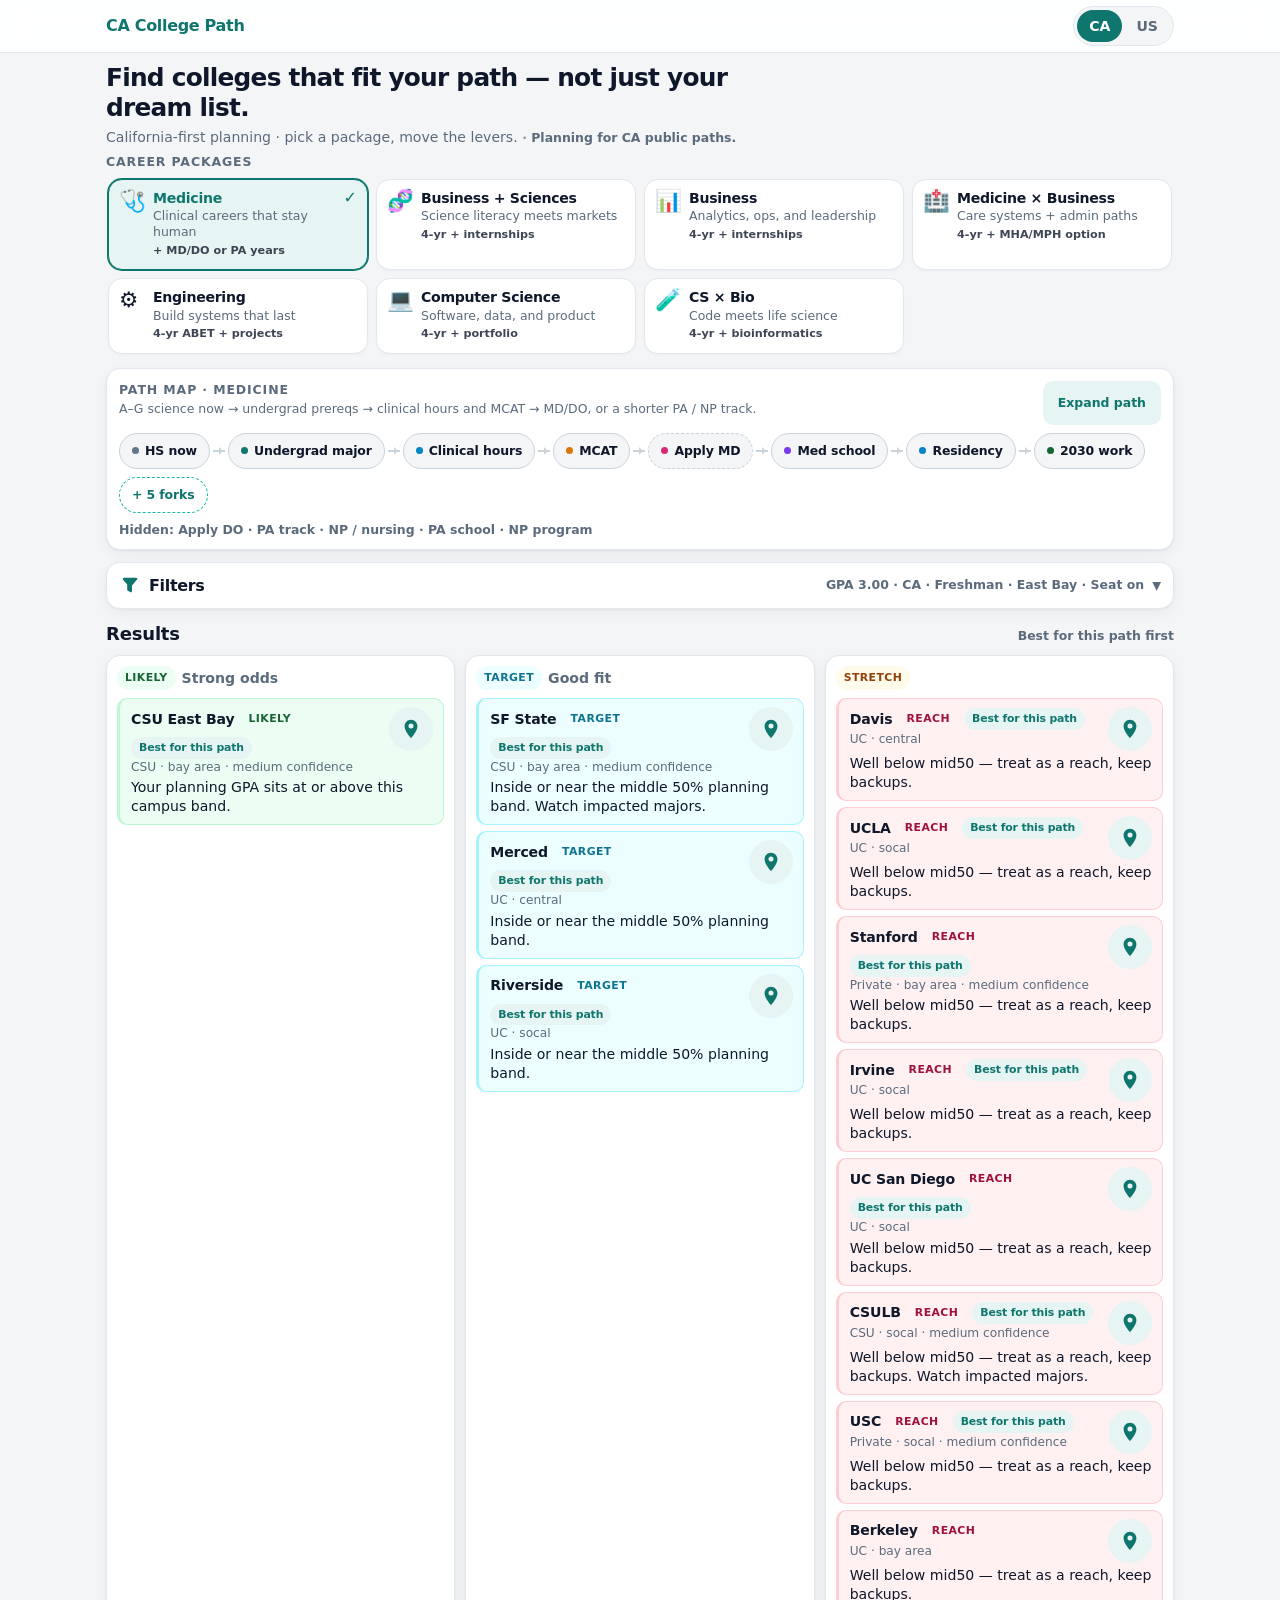
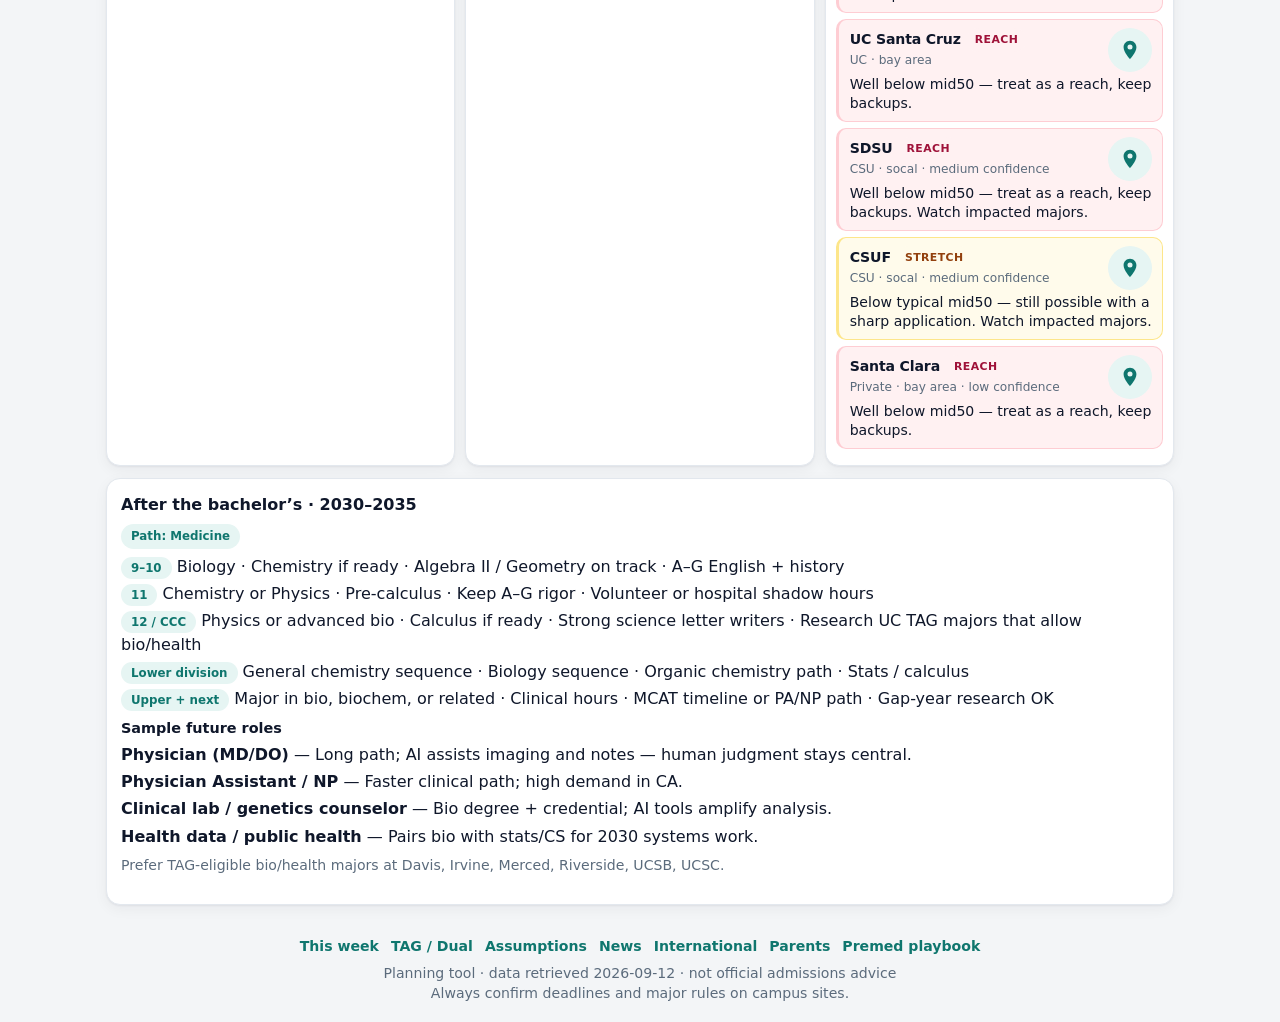
==== commit 33c18503: "Add open-source premed playbook page Gen Z-friendly guide: paths after undergrad, GPA/MCAT targets f" ====
--- a/index.html
+++ b/index.html
@@ -986,6 +986,7 @@
     <a href="news.html">News</a>
     <a href="international.html">International</a>
     <a href="parents.html">Parents</a>
+    <a href="premed-playbook.html">Premed playbook</a>
   </nav>
   <div>Planning tool · data retrieved 2026-09-12 · not official admissions advice<br>
   Always confirm deadlines and major rules on campus sites.</div>
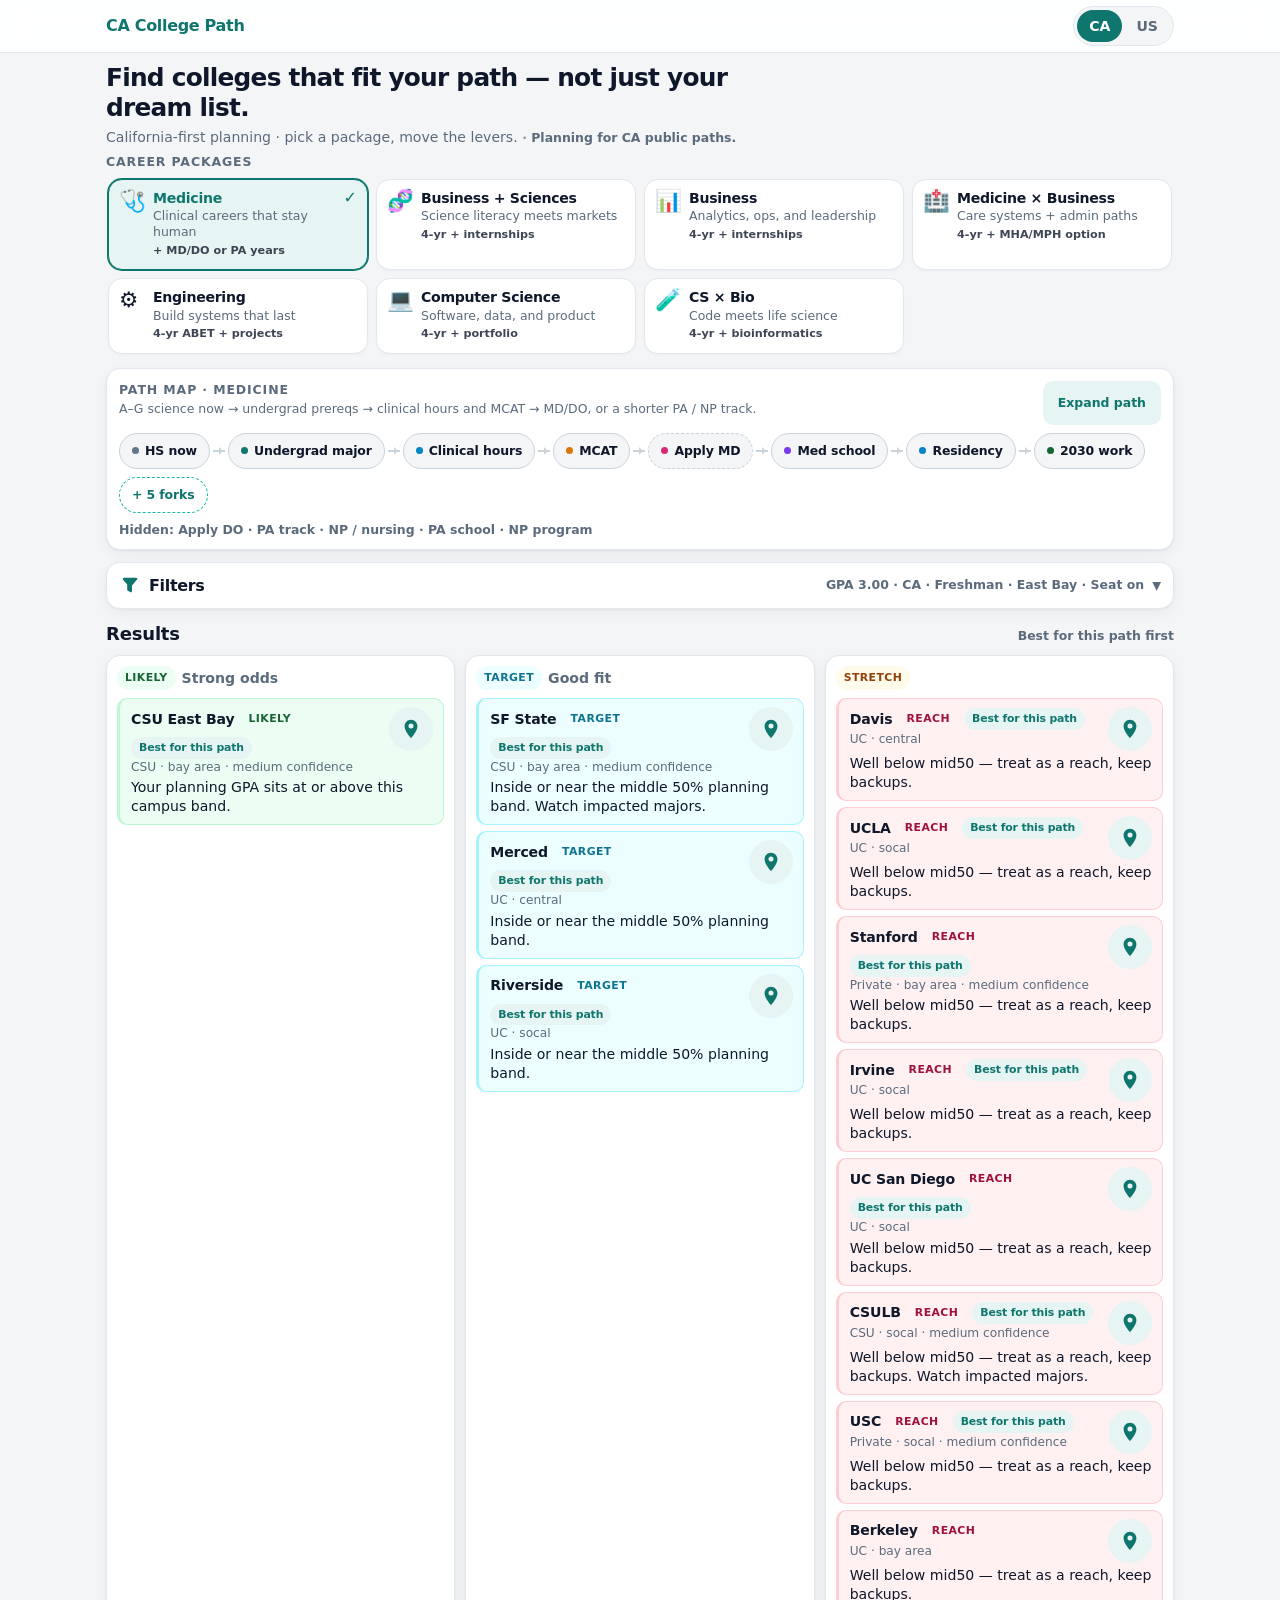
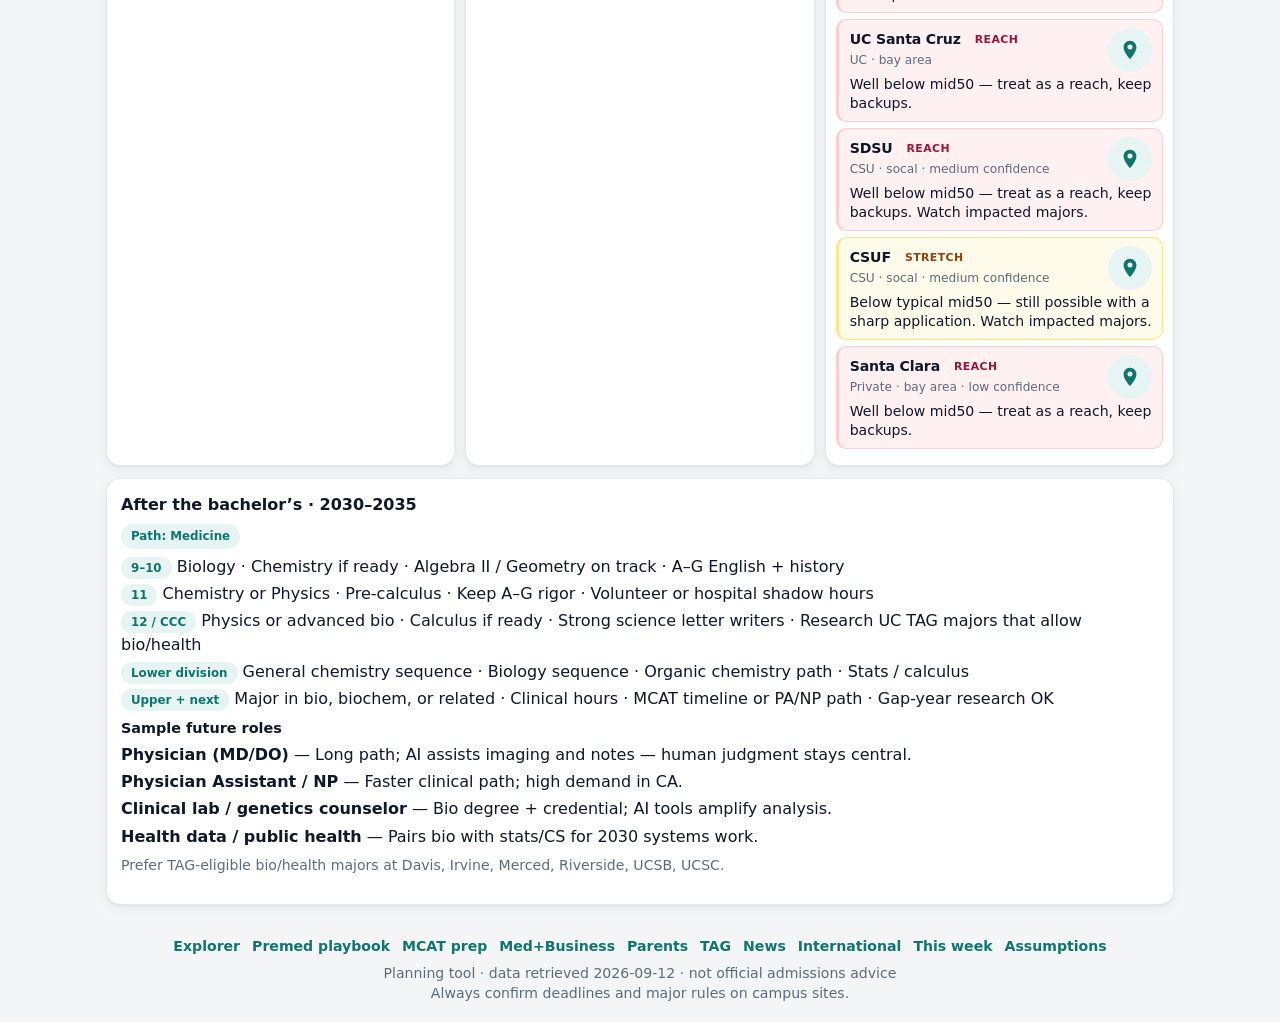
==== commit 167be023: "Add MCAT practice app, med+business playbook, and shared footer Ship original MCAT stretch/full prac" ====
--- a/index.html
+++ b/index.html
@@ -980,13 +980,16 @@
 
 <footer class="site-footer">
   <nav aria-label="More pages">
-    <a href="this-week.html">This week</a>
-    <a href="tag.html">TAG / Dual</a>
-    <a href="assumptions.html">Assumptions</a>
+    <a href="index.html">Explorer</a>
+    <a href="premed-playbook.html">Premed playbook</a>
+    <a href="mcat-prep.html">MCAT prep</a>
+    <a href="med-business-playbook.html">Med+Business</a>
+    <a href="parents.html">Parents</a>
+    <a href="tag.html">TAG</a>
     <a href="news.html">News</a>
     <a href="international.html">International</a>
-    <a href="parents.html">Parents</a>
-    <a href="premed-playbook.html">Premed playbook</a>
+    <a href="this-week.html">This week</a>
+    <a href="assumptions.html">Assumptions</a>
   </nav>
   <div>Planning tool · data retrieved 2026-09-12 · not official admissions advice<br>
   Always confirm deadlines and major rules on campus sites.</div>
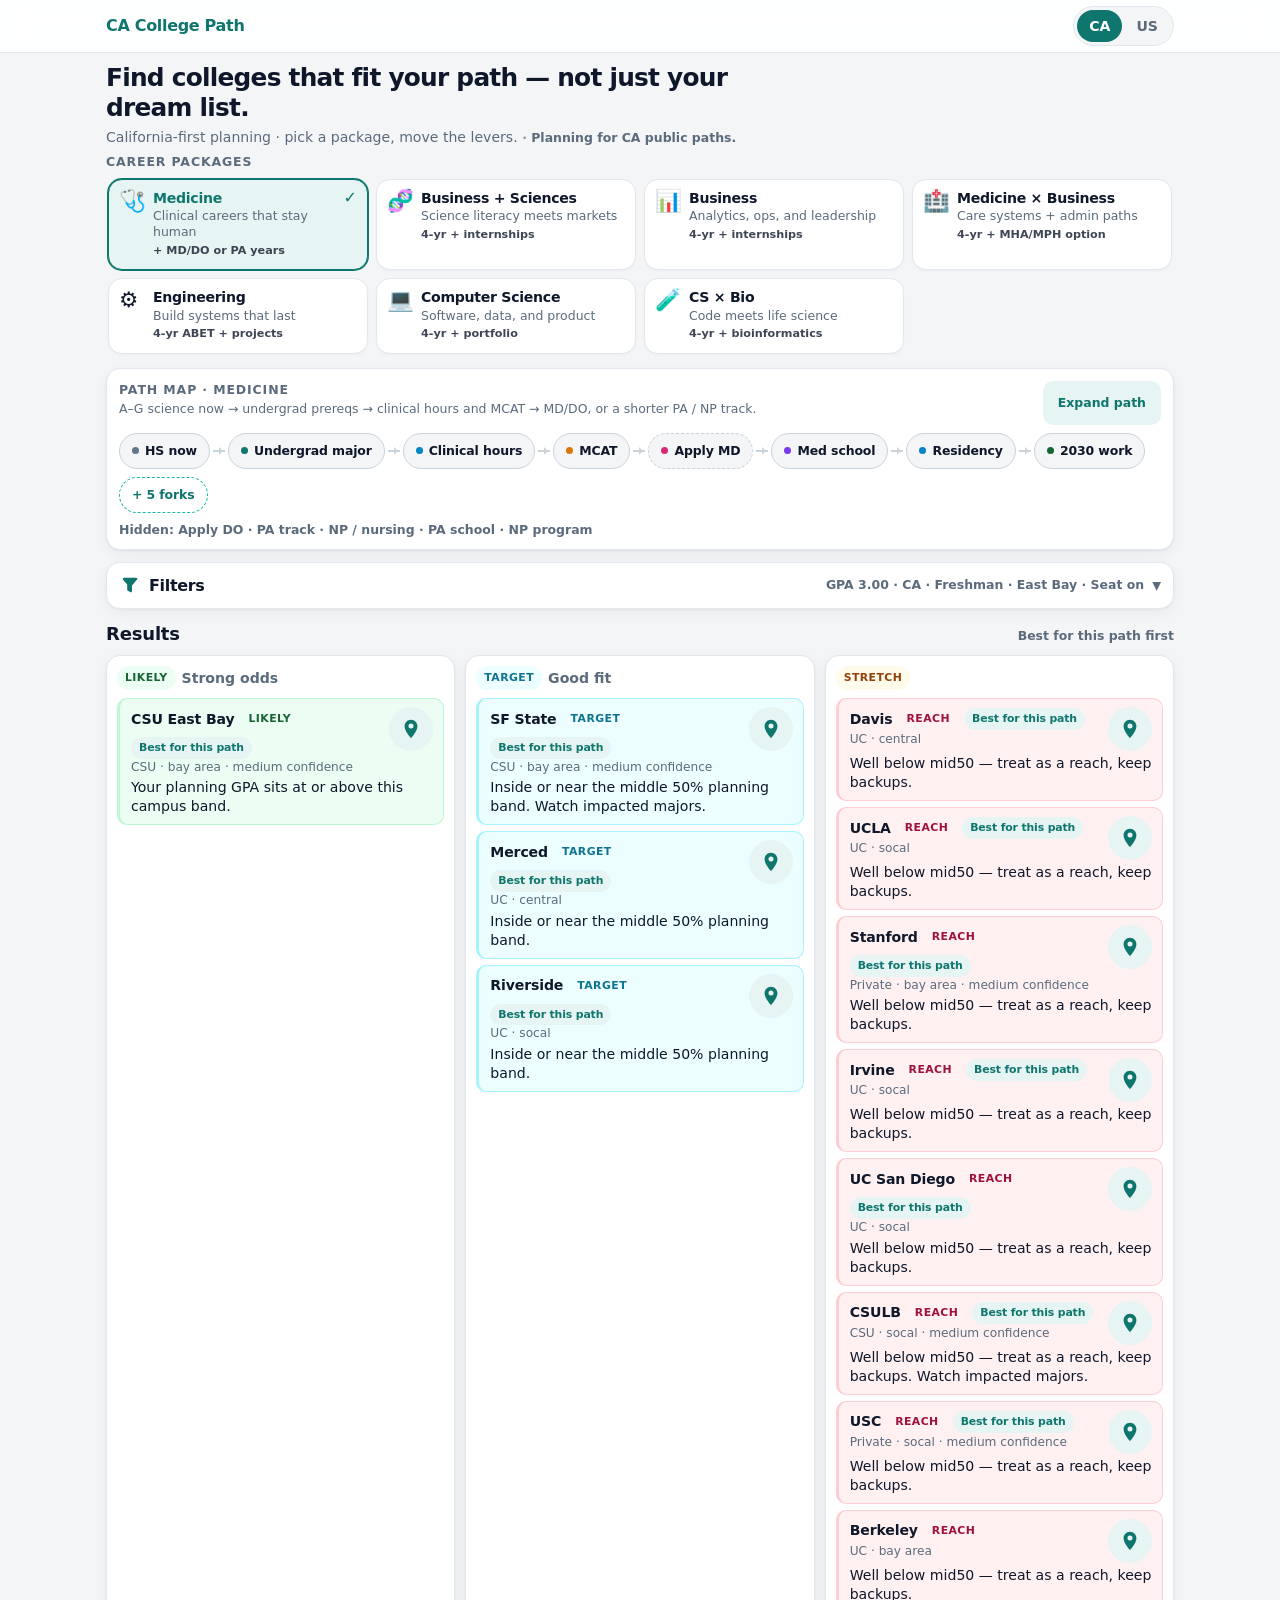
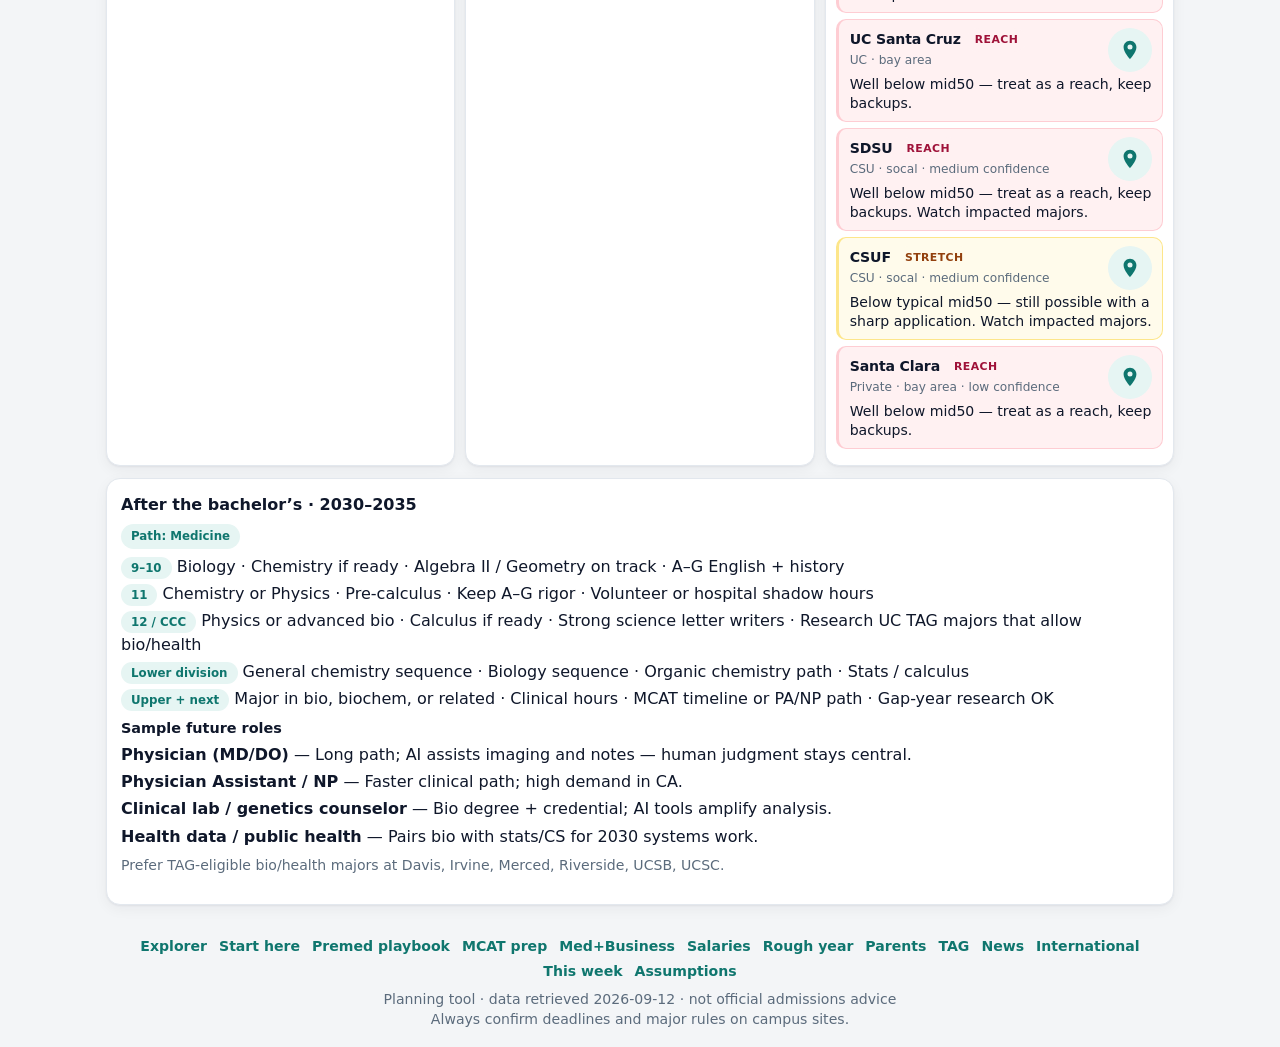
==== commit 6f6d12f1: "Add start-here hub and rough-year rebound guide Privacy-safe student navigation map plus generic GPA" ====
--- a/index.html
+++ b/index.html
@@ -981,9 +981,12 @@
 <footer class="site-footer">
   <nav aria-label="More pages">
     <a href="index.html">Explorer</a>
+    <a href="start-here.html">Start here</a>
     <a href="premed-playbook.html">Premed playbook</a>
     <a href="mcat-prep.html">MCAT prep</a>
     <a href="med-business-playbook.html">Med+Business</a>
+    <a href="salaries.html">Salaries</a>
+    <a href="rough-year.html">Rough year</a>
     <a href="parents.html">Parents</a>
     <a href="tag.html">TAG</a>
     <a href="news.html">News</a>
